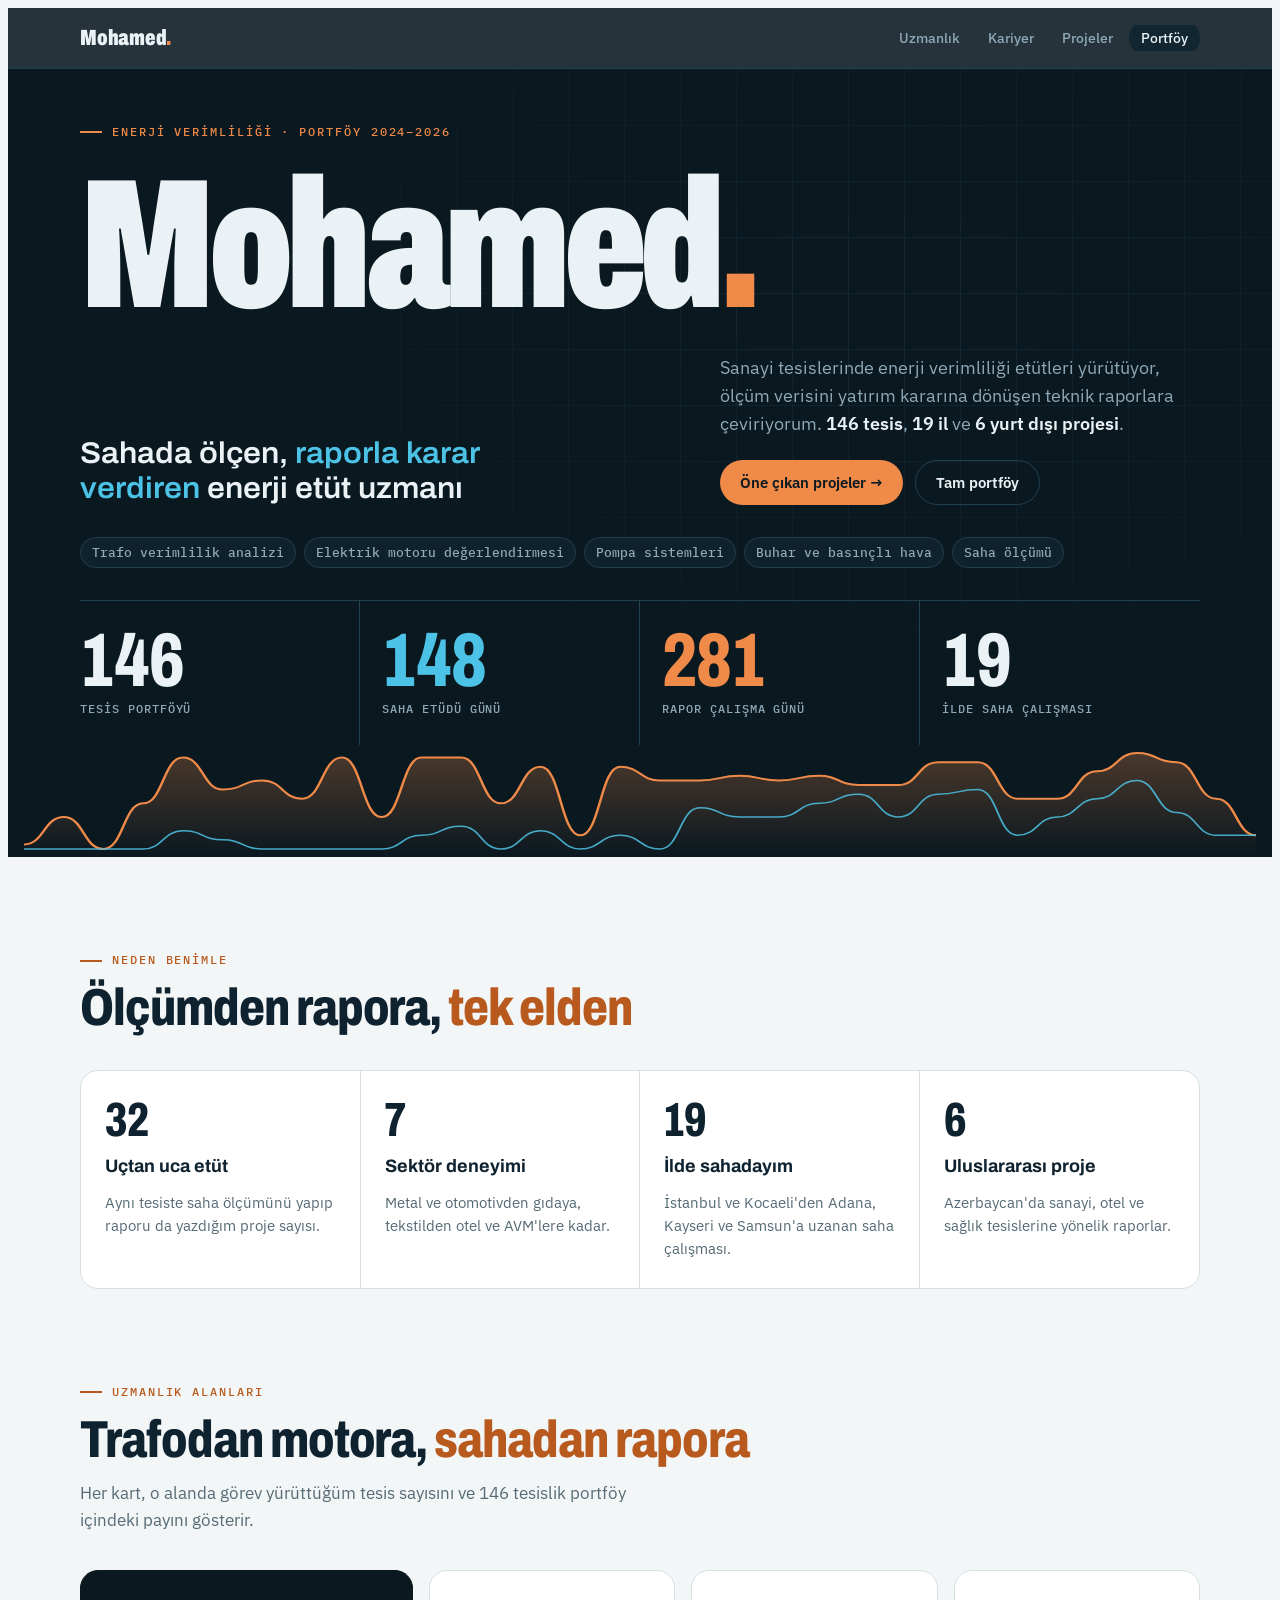
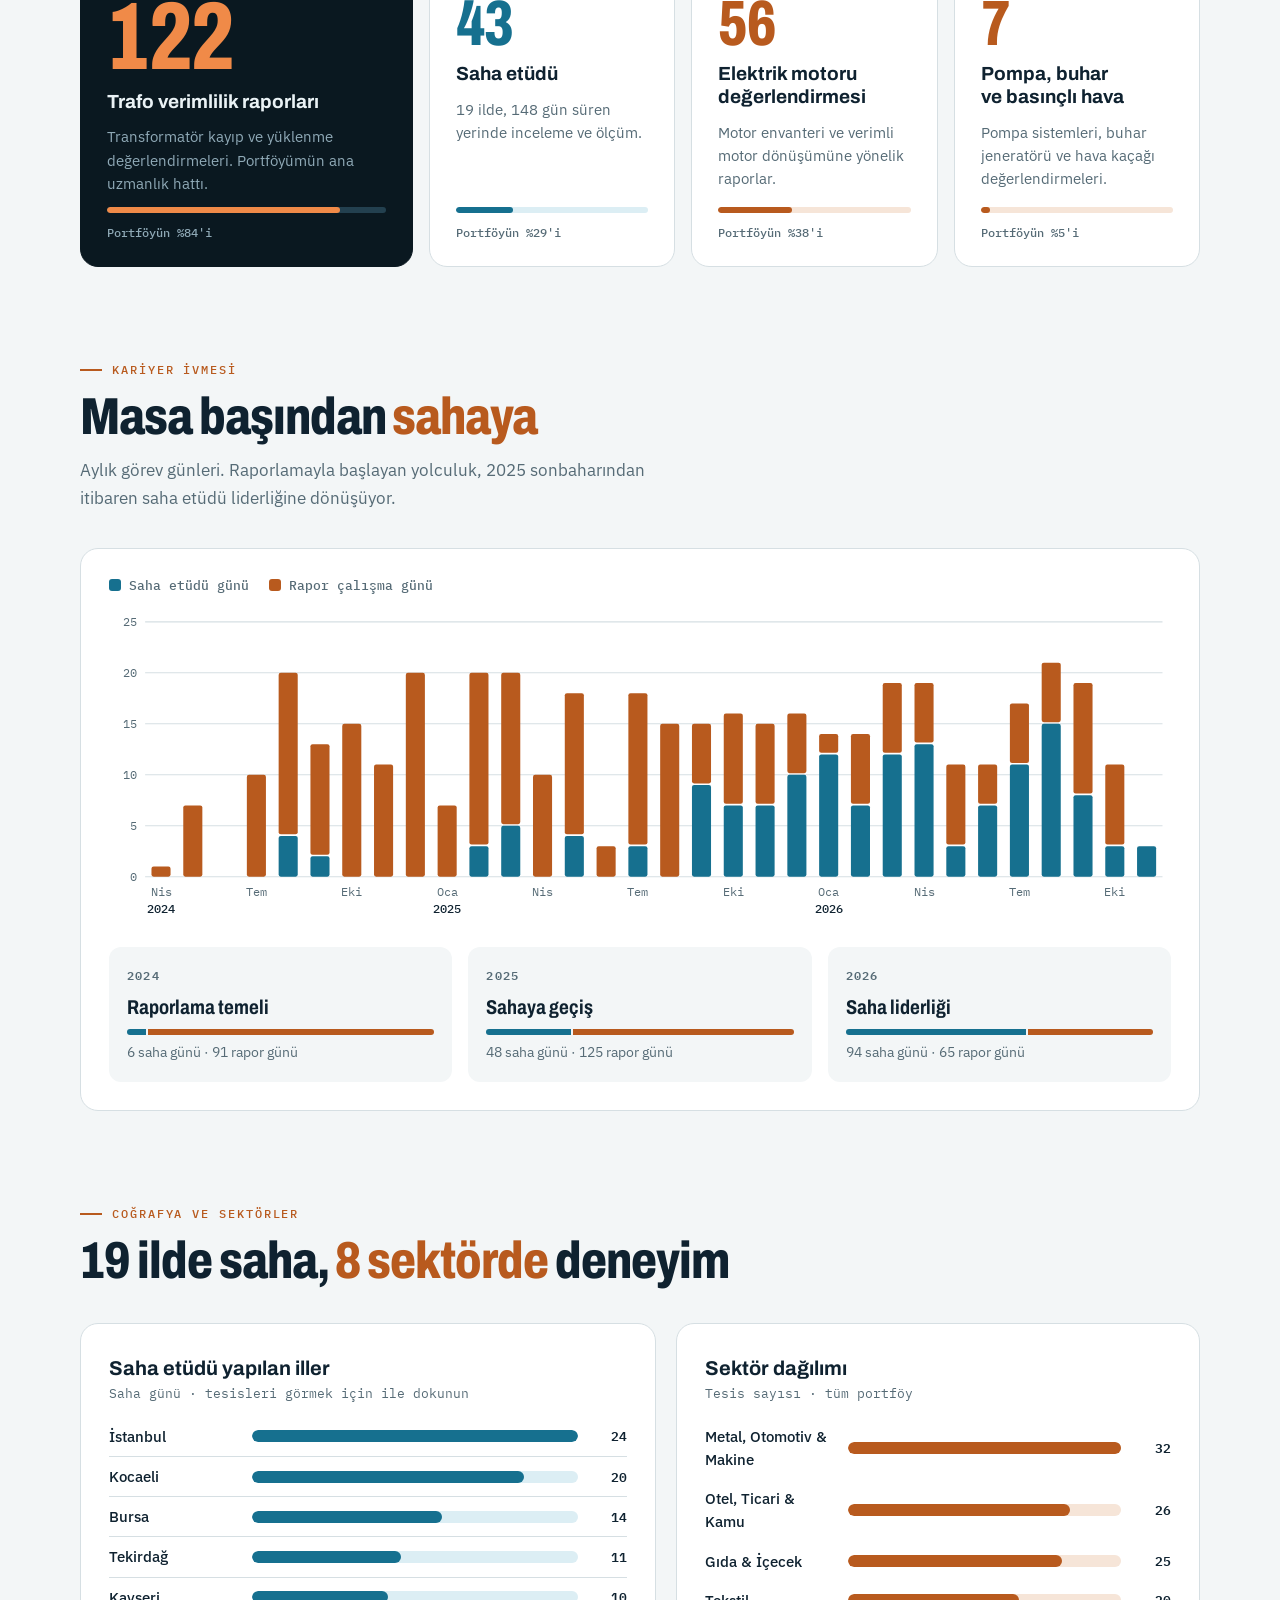
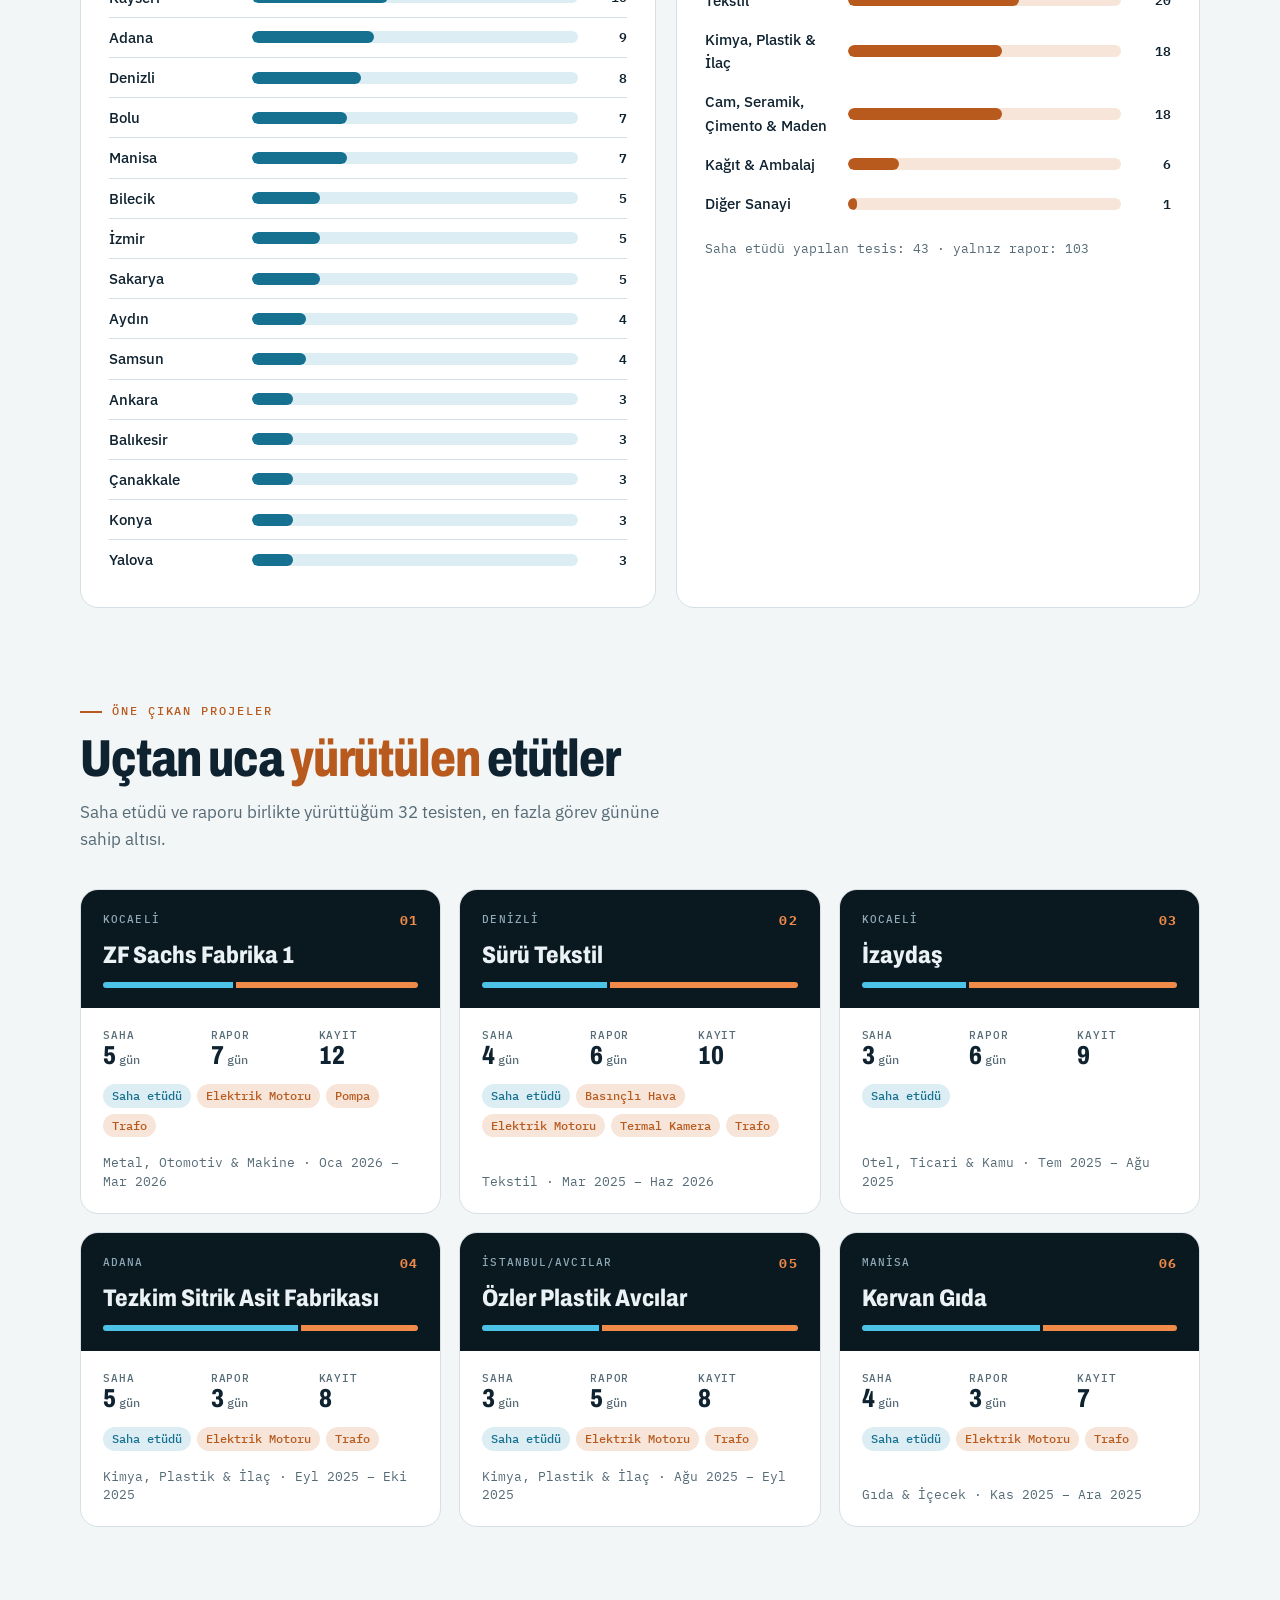
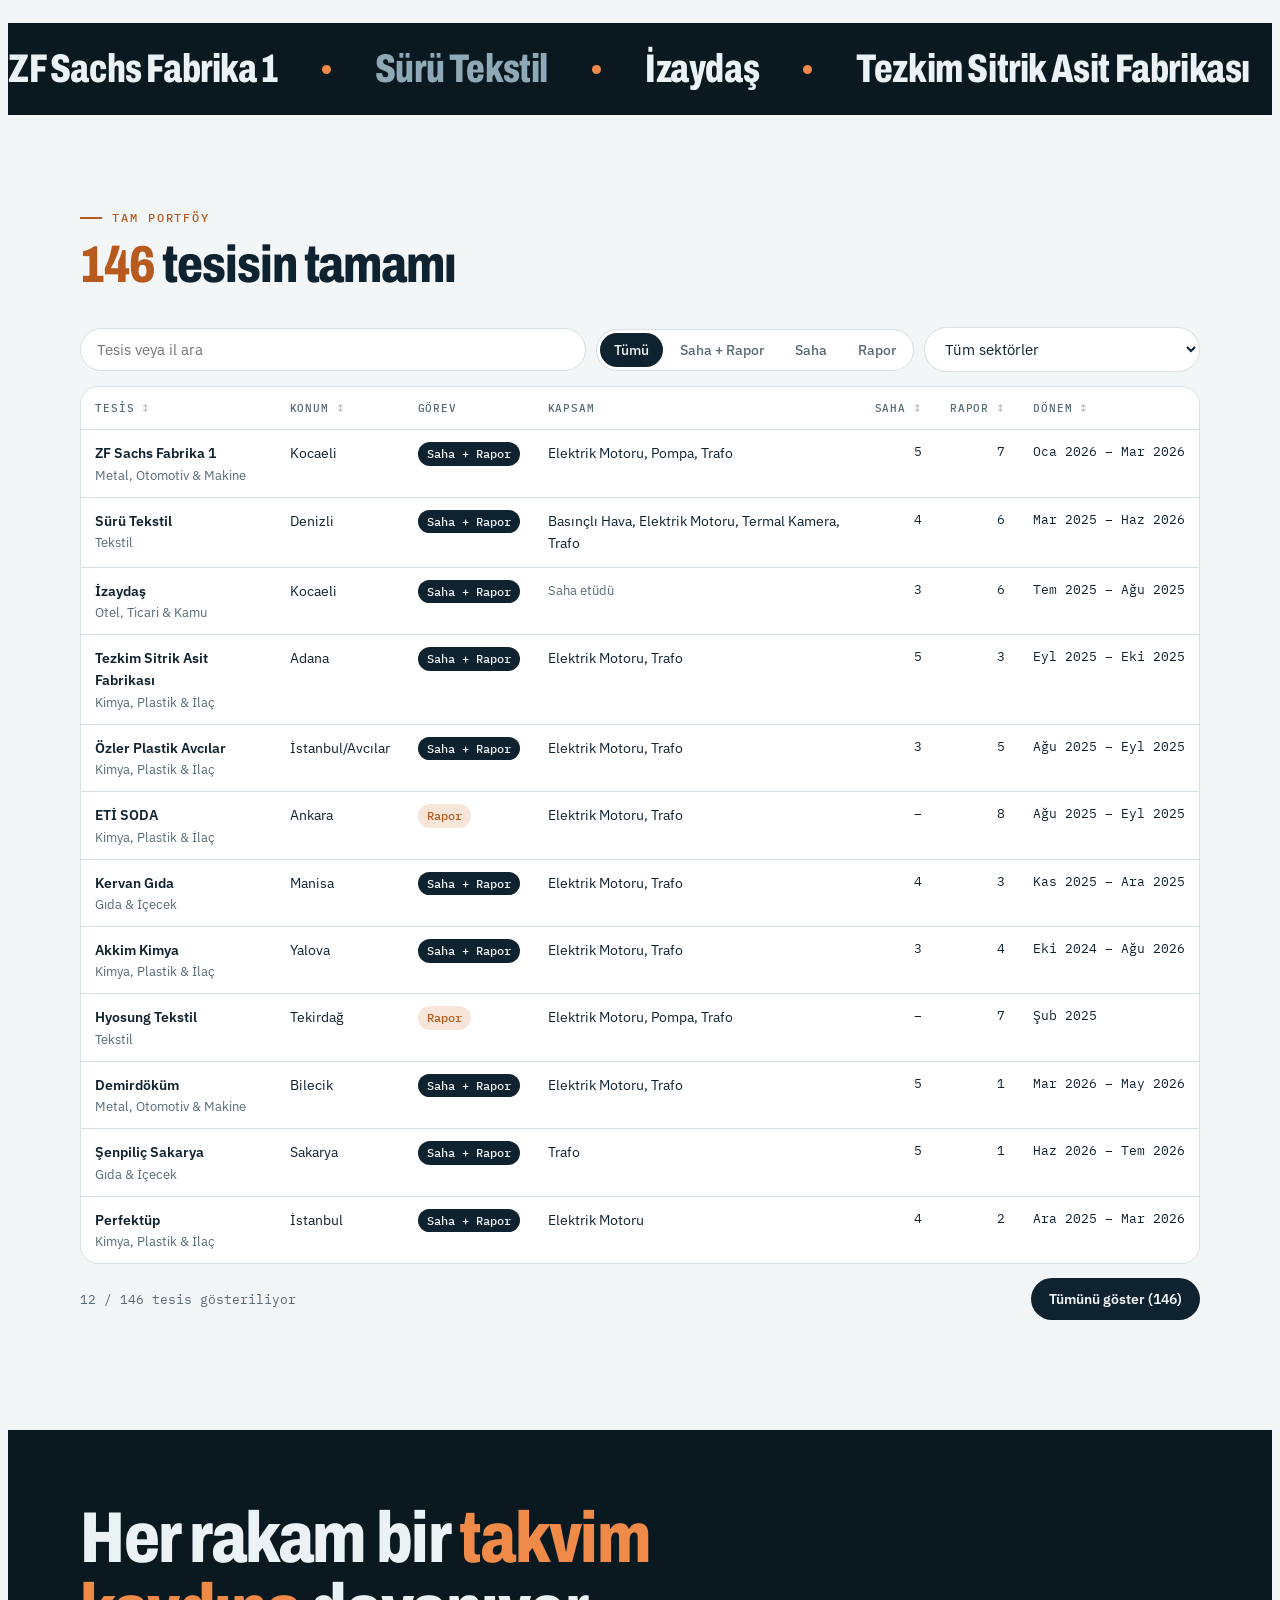
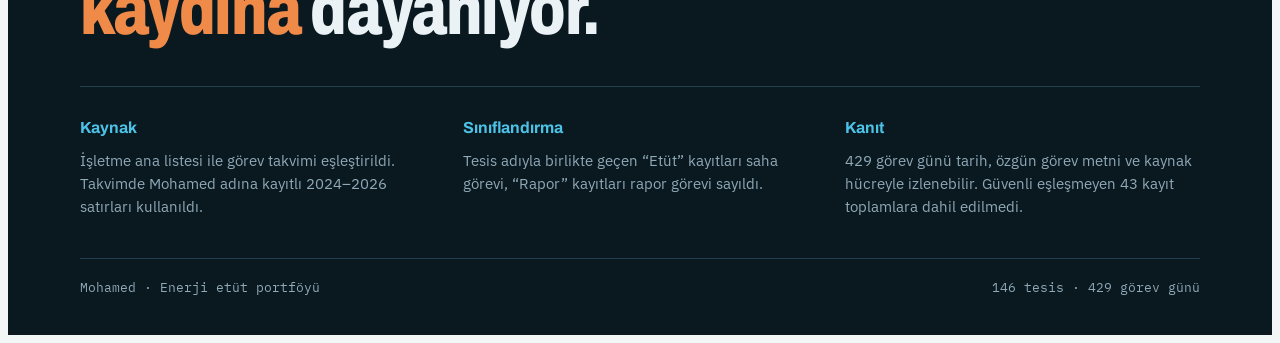
==== index.html @ ce3f2ee9 "Portföy web sitesinin ilk sürümü Excel portföy verisinden üretilen statik site: açılış bandı, uzmanl" ====
<!doctype html>
<html lang="tr">
<head>
<meta charset="utf-8">
<meta name="viewport" content="width=device-width, initial-scale=1, viewport-fit=cover">
<title>Mohamed · Enerji Etüt Portföyü</title>
<meta name="description" content="Mohamed – enerji verimliliği saha etüdü ve teknik raporlama portföyü: 146 tesis, 19 il, trafo ve elektrik motoru verimlilik raporları.">
<meta name="theme-color" content="#0A1820">
<meta property="og:type" content="website">
<meta property="og:title" content="Mohamed · Enerji Etüt Portföyü">
<meta property="og:description" content="Mohamed – enerji verimliliği saha etüdü ve teknik raporlama portföyü: 146 tesis, 19 il, trafo ve elektrik motoru verimlilik raporları.">
<link rel="icon" href="data:image/svg+xml,%3Csvg xmlns='http://www.w3.org/2000/svg' viewBox='0 0 64 64'%3E%3Crect width='64' height='64' rx='14' fill='%230A1820'/%3E%3Cpath d='M36 8 18 36h12l-4 20 20-30H34z' fill='%23F08A48'/%3E%3C/svg%3E">
<link rel="preconnect" href="https://fonts.googleapis.com">
<link rel="preconnect" href="https://fonts.gstatic.com" crossorigin>
<link rel="stylesheet" href="https://fonts.googleapis.com/css2?family=Archivo:wdth,wght@62..125,400..900&family=IBM+Plex+Sans:wght@400;500;600&family=IBM+Plex+Mono:wght@400;500&display=swap">
<link rel="stylesheet" href="assets/css/style.css">
</head>
<body>
<nav class="band nav" aria-label="Ana menü"><div class="in">
 <a class="brand" href="#top">Mohamed<span>.</span></a>
 <ul>
  <li class="hide-sm"><a class="l" href="#uzmanlik">Uzmanlık</a></li>
  <li><a class="l" href="#kariyer">Kariyer</a></li>
  <li><a class="l" href="#projeler">Projeler</a></li>
  <li><a class="l" href="#portfoy">Portföy</a></li>
 </ul>
</div></nav>
<header class="band hero" id="top">
 <div class="in">
  <p class="eyebrow"><span>Enerji verimliliği · Portföy <span id="period"></span></span></p>
  <h1>Mohamed<span class="dot">.</span></h1>
  <div class="hero-top">
   <div class="txt">
    <p class="role">Sahada ölçen, <span>raporla karar verdiren</span> enerji etüt uzmanı</p>
   </div>
   <div class="txt">
    <p class="lede" id="lede"></p>
    <div class="cta"><a class="btn pri" href="#projeler">Öne çıkan projeler →</a><a class="btn sec2" href="#portfoy">Tam portföy</a></div>
   </div>
  </div>
  <div class="tags" id="tags"></div>
  <div class="kpis" id="kpis"></div>
 </div>
 <svg class="wave" id="wave" viewBox="0 0 1000 120" preserveAspectRatio="none" aria-hidden="true"></svg>
</header>

<main>
<section class="band sec"><div class="in">
 <div class="shead"><p class="eyebrow">Neden benimle</p><h2>Ölçümden rapora, <em>tek elden</em></h2></div>
 <div class="why" id="why"></div>
</div></section>

<section class="band sec" id="uzmanlik"><div class="in">
 <div class="shead"><p class="eyebrow">Uzmanlık alanları</p><h2>Trafodan motora, <em>sahadan rapora</em></h2>
  <p class="lede">Her kart, o alanda görev yürüttüğüm tesis sayısını ve 146 tesislik portföy içindeki payını gösterir.</p></div>
 <div class="skills" id="skills"></div>
</div></section>

<section class="band sec" id="kariyer"><div class="in">
 <div class="shead"><p class="eyebrow">Kariyer ivmesi</p><h2>Masa başından <em>sahaya</em></h2>
  <p class="lede">Aylık görev günleri. Raporlamayla başlayan yolculuk, 2025 sonbaharından itibaren saha etüdü liderliğine dönüşüyor.</p></div>
 <div class="panel">
  <div class="legend"><span><i style="background:var(--field)"></i>Saha etüdü günü</span><span><i style="background:var(--copper)"></i>Rapor çalışma günü</span></div>
  <div class="chart" id="monthly"></div>
  <div class="phases" id="phases"></div>
 </div>
</div></section>

<section class="band sec"><div class="in">
 <div class="shead"><p class="eyebrow">Coğrafya ve sektörler</p><h2>19 ilde saha, <em>8 sektörde</em> deneyim</h2></div>
 <div class="two">
  <div class="panel"><h3>Saha etüdü yapılan iller</h3><p class="note">Saha günü · tesisleri görmek için ile dokunun</p><div class="rows" id="cities"></div></div>
  <div class="panel"><h3>Sektör dağılımı</h3><p class="note">Tesis sayısı · tüm portföy</p><div class="rows" id="sectors"></div></div>
 </div>
</div></section>

<section class="band sec" id="projeler"><div class="in">
 <div class="shead"><p class="eyebrow">Öne çıkan projeler</p><h2>Uçtan uca <em>yürütülen</em> etütler</h2>
  <p class="lede">Saha etüdü ve raporu birlikte yürüttüğüm 32 tesisten, en fazla görev gününe sahip altısı.</p></div>
 <div class="cards" id="cards"></div>
</div></section>

<div class="marquee" aria-label="Çalışılan tesislerden bazıları"><div class="track" id="track"></div></div>

<section class="band sec" id="portfoy"><div class="in">
 <div class="shead"><p class="eyebrow">Tam portföy</p><h2><em>146</em> tesisin tamamı</h2></div>
 <div class="tools">
  <input id="q" type="search" placeholder="Tesis veya il ara" aria-label="Tesis veya il ara">
  <div class="seg" id="seg" role="group" aria-label="Görev türü">
   <button type="button" data-v="" aria-pressed="true">Tümü</button>
   <button type="button" data-v="Saha Etüdü + Rapor" aria-pressed="false">Saha + Rapor</button>
   <button type="button" data-v="Saha Etüdü" aria-pressed="false">Saha</button>
   <button type="button" data-v="Rapor" aria-pressed="false">Rapor</button>
  </div>
  <select id="sec" aria-label="Sektör"><option value="">Tüm sektörler</option></select>
 </div>
 <div class="tbl"><table>
  <thead><tr>
   <th><button type="button" data-k="n">Tesis</button></th>
   <th><button type="button" data-k="c">Konum</button></th>
   <th>Görev</th><th>Kapsam</th>
   <th class="n"><button type="button" data-k="s">Saha</button></th>
   <th class="n"><button type="button" data-k="r">Rapor</button></th>
   <th><button type="button" data-k="a">Dönem</button></th>
  </tr></thead>
  <tbody id="tb"></tbody>
 </table></div>
 <div class="tfoot"><span class="note" id="count"></span><button type="button" class="more" id="more">Tümünü göster</button></div>
</div></section>
</main>

<section class="band closing"><div class="in">
 <h2>Her rakam bir <em>takvim kaydına</em> dayanıyor.</h2>
 <div class="method">
  <div><h3>Kaynak</h3><p>İşletme ana listesi ile görev takvimi eşleştirildi. Takvimde Mohamed adına kayıtlı 2024–2026 satırları kullanıldı.</p></div>
  <div><h3>Sınıflandırma</h3><p>Tesis adıyla birlikte geçen “Etüt” kayıtları saha görevi, “Rapor” kayıtları rapor görevi sayıldı.</p></div>
  <div><h3>Kanıt</h3><p>429 görev günü tarih, özgün görev metni ve kaynak hücreyle izlenebilir. Güvenli eşleşmeyen 43 kayıt toplamlara dahil edilmedi.</p></div>
 </div>
 <footer><span>Mohamed · Enerji etüt portföyü</span><span id="foot"></span></footer>
</div></section>
<div class="tip" id="tip" hidden></div>
<script src="data/portfoy.js"></script>
<script src="assets/js/main.js"></script>
</body>
</html>
---- assets/css/style.css ----
/* Layout: koyu "kontrol odası" açılış bandı + açık, ferah içerik bölümleri; bakır = rapor, camgöbeği = saha */
:root{
  --night:#0A1820; --night-2:#112631; --night-line:#23404F; --night-ink:#EAF2F5; --night-muted:#8FA9B6;
  --glow:#F08A48; --glow-2:#4CC3E6;
  --paper:#F3F6F7; --panel:#FFFFFF; --ink:#0F2230; --muted:#566B76; --line:#D6DFE3;
  --copper:#B85A1E; --copper-soft:#F6E5D8; --field:#16708F; --field-soft:#DCEEF4;
  --display:"Archivo",ui-sans-serif,system-ui,sans-serif;
  --body:"IBM Plex Sans",ui-sans-serif,system-ui,sans-serif;
  --mono:"IBM Plex Mono",ui-monospace,Menlo,Consolas,monospace;
}
@media (prefers-color-scheme:dark){:root:not([data-theme="light"]){
  --paper:#0C161C; --panel:#13212A; --ink:#E6EEF1; --muted:#93A6B0; --line:#263944;
  --copper:#EE8E52; --copper-soft:#3A2416; --field:#5CC2E2; --field-soft:#12323F; color-scheme:dark}}
:root[data-theme="dark"]{
  --paper:#0C161C; --panel:#13212A; --ink:#E6EEF1; --muted:#93A6B0; --line:#263944;
  --copper:#EE8E52; --copper-soft:#3A2416; --field:#5CC2E2; --field-soft:#12323F; color-scheme:dark}
*{box-sizing:border-box}
html{scroll-behavior:smooth}
body{background:var(--paper);color:var(--ink);font:400 16px/1.6 var(--body)}
body::before{content:"";position:fixed;inset:0 0 auto;height:env(safe-area-inset-top,0px);z-index:10;background:var(--night)}
.band{padding-left:max(16px,env(safe-area-inset-left,0px));padding-right:max(16px,env(safe-area-inset-right,0px))}
.in{max-width:1120px;margin:0 auto}
h1,h2,h3{font-family:var(--display);text-wrap:balance;margin:0}
p{margin:0}
.eyebrow{font:500 12px/1.2 var(--mono);letter-spacing:.16em;text-transform:uppercase;color:var(--copper);display:flex;align-items:center;gap:10px}
.eyebrow::before{content:"";width:22px;height:2px;background:currentColor}
h2{font-size:clamp(30px,4.6vw,52px);font-weight:800;font-stretch:78%;line-height:1;letter-spacing:-.02em}
h2 em{font-style:normal;color:var(--copper)}
.lede{color:var(--muted);max-width:60ch;font-size:17px}
.shead{display:flex;flex-direction:column;gap:14px;margin-bottom:36px}
.sec{padding-block:96px 0}
.num{font-variant-numeric:tabular-nums}


/* ===== Üst menü ===== */
.nav{position:sticky;top:env(safe-area-inset-top,0px);z-index:15;background:color-mix(in srgb,var(--night) 88%,transparent);backdrop-filter:blur(10px);-webkit-backdrop-filter:blur(10px);border-bottom:1px solid var(--night-line)}
.nav .in{display:flex;align-items:center;justify-content:space-between;gap:16px;height:60px}
.brand{font:900 22px/1 var(--display);font-stretch:70%;color:var(--night-ink);text-decoration:none;letter-spacing:-.01em}
.brand span{color:var(--glow)}
.nav ul{display:flex;gap:4px;list-style:none;margin:0;padding:0;overflow-x:auto;scrollbar-width:none}
.nav ul::-webkit-scrollbar{display:none}
.nav a.l{font:500 14px/1 var(--body);color:var(--night-muted);text-decoration:none;padding:9px 12px;border-radius:999px;white-space:nowrap;transition:color .2s,background .2s}
.nav a.l:hover,.nav a.l.on{color:var(--night-ink);background:var(--night-2)}
.nav a:focus-visible{outline:2px solid var(--glow-2);outline-offset:2px}
section[id]{scroll-margin-top:76px}
@media (max-width:640px){.nav .in{height:54px}.nav a.l{font-size:13px;padding:8px 9px}.nav li.hide-sm{display:none}}

/* ===== Hero ===== */
.hero{background:var(--night);color:var(--night-ink);position:relative;overflow:hidden;padding-block:56px 0}
.hero::after{content:"";position:absolute;inset:0;pointer-events:none;
  background-image:linear-gradient(var(--night-line) 1px,transparent 1px),linear-gradient(90deg,var(--night-line) 1px,transparent 1px);
  background-size:56px 56px;opacity:.35;mask-image:radial-gradient(ellipse 80% 70% at 70% 30%,#000 10%,transparent 75%);-webkit-mask-image:radial-gradient(ellipse 80% 70% at 70% 30%,#000 10%,transparent 75%)}
.hero .in{position:relative;z-index:1;display:flex;flex-direction:column;gap:32px}
.hero h1{overflow-wrap:anywhere}
.hero .eyebrow{color:var(--glow)}
.hero h1{font-size:clamp(68px,15vw,184px);font-weight:900;font-stretch:66%;line-height:.82;letter-spacing:-.035em}
.hero h1 .dot{color:var(--glow)}
.role{font:600 clamp(20px,2.6vw,30px)/1.15 var(--display);font-stretch:105%;max-width:24ch}
.role span{color:var(--glow-2)}
.hero-top{display:grid;grid-template-columns:minmax(0,1.25fr) minmax(0,1fr);gap:40px;align-items:end}
.hero-top .txt{display:flex;flex-direction:column;gap:22px}
.hero .lede{color:var(--night-muted);font-size:17.5px}
.hero .lede b{color:var(--night-ink);font-weight:600}
.cta{display:flex;flex-wrap:wrap;gap:12px}
.btn{font:600 15px/1 var(--body);padding:14px 20px;border-radius:999px;text-decoration:none;display:inline-flex;align-items:center;gap:10px;transition:transform .2s,background .2s}
.btn.pri{background:var(--glow);color:var(--night)}
.btn.sec2{border:1px solid var(--night-line);color:var(--night-ink)}
.btn:hover{transform:translateY(-2px)}
.btn:focus-visible{outline:2px solid var(--glow-2);outline-offset:3px}
.tags{display:flex;flex-wrap:wrap;gap:8px}
.tag{font:500 12.5px/1 var(--mono);padding:8px 11px;border:1px solid var(--night-line);border-radius:999px;color:var(--night-muted);background:color-mix(in srgb,var(--night-2) 70%,transparent)}
.kpis{display:grid;grid-template-columns:repeat(4,minmax(0,1fr));border-top:1px solid var(--night-line)}
.kpi{padding:26px 22px 28px;border-right:1px solid var(--night-line);display:flex;flex-direction:column;gap:6px}
.kpi:first-child{padding-left:0}.kpi:last-child{border-right:0}
.kpi b{font:800 clamp(44px,6vw,76px)/.9 var(--display);font-stretch:70%;letter-spacing:-.02em;font-variant-numeric:tabular-nums}
.kpi b.c{color:var(--glow)}.kpi b.f{color:var(--glow-2)}
.kpi span{font:500 12px/1.35 var(--mono);letter-spacing:.08em;text-transform:uppercase;color:var(--night-muted)}
.wave{display:block;width:100%;height:120px;margin-top:-8px}
.wave .a{fill:url(#wg)}.wave .l{fill:none;stroke:var(--glow);stroke-width:2}
.wave .l2{fill:none;stroke:var(--glow-2);stroke-width:1.5;opacity:.85}
@media (prefers-reduced-motion:no-preference){
  .wave .l,.wave .l2{stroke-dasharray:3000;stroke-dashoffset:0;animation:draw 2.4s ease-out both}
  @keyframes draw{from{stroke-dashoffset:3000}}
}

/* ===== Neden ===== */
.why{display:grid;grid-template-columns:repeat(4,minmax(0,1fr));gap:0;border:1px solid var(--line);border-radius:18px;overflow:hidden;background:var(--panel)}
.why div{padding:28px 24px;border-right:1px solid var(--line);display:flex;flex-direction:column;gap:10px}
.why div:last-child{border-right:0}
.why b{font:800 48px/.9 var(--display);font-stretch:70%;color:var(--ink)}
.why b small{font-size:.5em;color:var(--copper);margin-left:2px}
.why h3{font-size:18px;font-weight:700}
.why p{color:var(--muted);font-size:14.5px}

/* ===== Uzmanlık ===== */
.skills{display:grid;grid-template-columns:1.35fr 1fr 1fr 1fr;gap:16px}
.skill{background:var(--panel);border:1px solid var(--line);border-radius:18px;padding:26px;display:flex;flex-direction:column;gap:12px;position:relative;overflow:hidden;transition:transform .25s,box-shadow .25s}
.skill:hover{transform:translateY(-4px);box-shadow:0 18px 40px -24px color-mix(in srgb,var(--ink) 45%,transparent)}
.skill strong{font:800 64px/.85 var(--display);font-stretch:68%;letter-spacing:-.02em;color:var(--copper);font-variant-numeric:tabular-nums}
.skill.f strong{color:var(--field)}
.skill h3{font-size:19px;font-weight:700;line-height:1.2}
.skill p{color:var(--muted);font-size:14.5px;flex:1}
.skill.lead{background:var(--night);border-color:var(--night);color:var(--night-ink)}
.skill.lead strong{color:var(--glow);font-size:96px}
.skill.lead p{color:var(--night-muted)}
.meter{height:6px;background:var(--copper-soft);border-radius:3px;overflow:hidden}
.meter i{display:block;height:100%;background:var(--copper);border-radius:3px}
.skill.f .meter{background:var(--field-soft)}.skill.f .meter i{background:var(--field)}
.skill.lead .meter{background:var(--night-line)}.skill.lead .meter i{background:var(--glow)}
.skill .pct{font:500 12px var(--mono);color:var(--muted)}
.skill.lead .pct{color:var(--night-muted)}

/* ===== Panel / grafik ===== */
.panel{background:var(--panel);border:1px solid var(--line);border-radius:18px;padding:28px}
.legend{display:flex;flex-wrap:wrap;gap:20px;font:500 12.5px var(--mono);color:var(--muted)}
.legend i{display:inline-block;width:12px;height:12px;border-radius:3px;margin-right:8px;vertical-align:-1px}
.chart{width:100%;overflow-x:auto;margin-top:14px}
.chart svg{display:block;min-width:640px;width:100%;height:auto}
.chart text{font-family:var(--mono);font-size:11px;fill:var(--muted)}
.chart .grid{stroke:var(--line);stroke-width:1}
.chart .bf{fill:var(--field)}.chart .br{fill:var(--copper)}
.chart .hit{fill:transparent;cursor:default}.chart .hit:hover{fill:color-mix(in srgb,var(--ink) 6%,transparent)}
.phases{display:grid;grid-template-columns:repeat(3,minmax(0,1fr));gap:16px;margin-top:22px}
.phase{border-radius:12px;padding:18px;background:var(--paper);display:flex;flex-direction:column;gap:6px}
.phase b{font:600 12px var(--mono);letter-spacing:.1em;text-transform:uppercase;color:var(--muted)}
.phase h3{font-size:22px;font-weight:800;font-stretch:80%}
.phase p{color:var(--muted);font-size:14px}
.phase .bar2{display:flex;height:6px;border-radius:3px;overflow:hidden;gap:2px}
.phase .bar2 .s{background:var(--field)}.phase .bar2 .r{background:var(--copper)}
.tip{position:fixed;pointer-events:none;background:var(--night);color:var(--night-ink);font:500 12px/1.45 var(--mono);padding:8px 10px;border-radius:6px;z-index:20;white-space:nowrap}

/* ===== Coğrafya ===== */
.two{display:grid;grid-template-columns:minmax(0,1.1fr) minmax(0,1fr);gap:20px}
.panel h3{font-size:20px;font-weight:700}
.note{font:400 12.5px/1.5 var(--mono);color:var(--muted)}
.rows{display:flex;flex-direction:column;margin-top:14px}
.row{display:grid;grid-template-columns:minmax(0,9em) minmax(0,1fr) 2.6em;gap:12px;align-items:center;padding:8px 0;font-size:14.5px}
.row .lbl{font-weight:500;overflow-wrap:anywhere}
.row .bar{height:12px;background:var(--field-soft);border-radius:6px;overflow:hidden}
.row .bar i{display:block;height:100%;background:var(--field);border-radius:6px}
.row .v{font:600 13px var(--mono);text-align:right;font-variant-numeric:tabular-nums}
.row.sec .bar{background:var(--copper-soft)}.row.sec .bar i{background:var(--copper)}
details.city{border-bottom:1px solid var(--line)}
details.city:last-child{border-bottom:0}
details.city summary{list-style:none;cursor:pointer;border-radius:6px}
details.city summary::-webkit-details-marker{display:none}
details.city summary:hover .lbl{color:var(--field)}
details.city summary:focus-visible{outline:2px solid var(--field);outline-offset:2px}
details.city .who{font-size:13.5px;color:var(--muted);padding:0 0 12px}

/* ===== Projeler ===== */
.cards{display:grid;grid-template-columns:repeat(3,minmax(0,1fr));gap:18px}
.card{background:var(--panel);border:1px solid var(--line);border-radius:18px;overflow:hidden;display:flex;flex-direction:column;transition:transform .25s,box-shadow .25s}
.card:hover{transform:translateY(-4px);box-shadow:0 22px 44px -26px color-mix(in srgb,var(--ink) 50%,transparent)}
.card .hd{background:var(--night);color:var(--night-ink);padding:22px 22px 20px;display:flex;flex-direction:column;gap:14px;position:relative}
.card .hd .meta{display:flex;justify-content:space-between;gap:10px;font:500 11px var(--mono);letter-spacing:.1em;text-transform:uppercase;color:var(--night-muted)}
.card .hd .rk{font:800 13px var(--mono);color:var(--glow)}
.card h3{font-size:24px;font-weight:800;font-stretch:82%;line-height:1.05}
.split{display:flex;height:6px;border-radius:3px;overflow:hidden;gap:3px}
.split .s{background:var(--glow-2)}.split .r{background:var(--glow)}
.card .bd{padding:20px 22px 22px;display:flex;flex-direction:column;gap:16px;flex:1}
.card dl{margin:0;display:grid;grid-template-columns:repeat(3,minmax(0,1fr));gap:8px}
.card dt{font:500 10.5px var(--mono);letter-spacing:.08em;text-transform:uppercase;color:var(--muted)}
.card dd{margin:0;font:800 26px/1 var(--display);font-stretch:75%;font-variant-numeric:tabular-nums}
.card dd small{font:500 12px var(--mono);color:var(--muted);margin-left:3px}
.chips{display:flex;flex-wrap:wrap;gap:6px}
.chip{font:500 11.5px/1 var(--mono);padding:6px 9px;border-radius:999px;background:var(--copper-soft);color:var(--copper)}
.chip.f{background:var(--field-soft);color:var(--field)}
.card .when{margin-top:auto}

/* ===== Referans şeridi ===== */
.marquee{background:var(--night);color:var(--night-ink);overflow:hidden;padding-block:26px;margin-top:96px}
.track{display:flex;gap:44px;width:max-content;font:800 clamp(26px,3.4vw,40px)/1 var(--display);font-stretch:72%;letter-spacing:-.01em;white-space:nowrap}
.track span{display:inline-flex;align-items:center;gap:44px}
.track span::after{content:"";width:9px;height:9px;border-radius:50%;background:var(--glow)}
.track span:nth-child(3n+2){color:var(--night-muted)}
@media (prefers-reduced-motion:no-preference){.track{animation:mq 80s linear infinite}@keyframes mq{to{transform:translateX(-50%)}}}
.marquee:hover .track{animation-play-state:paused}

/* ===== Tablo ===== */
.tools{display:flex;flex-wrap:wrap;gap:10px;align-items:center;margin-bottom:14px}
.tools input,.tools select{font:400 15px var(--body);color:var(--ink);background:var(--panel);border:1px solid var(--line);border-radius:999px;padding:11px 16px;min-width:0}
.tools input{flex:1 1 220px}
.seg{display:flex;border:1px solid var(--line);border-radius:999px;overflow:hidden;flex-wrap:wrap;background:var(--panel);padding:3px;gap:3px}
.seg button{font:500 13.5px var(--body);color:var(--muted);background:transparent;border:0;border-radius:999px;padding:8px 14px;cursor:pointer}
.seg button[aria-pressed="true"]{background:var(--ink);color:var(--paper)}
button:focus-visible,input:focus-visible,select:focus-visible{outline:2px solid var(--field);outline-offset:2px}
.tbl{overflow-x:auto;border:1px solid var(--line);border-radius:18px;background:var(--panel)}
table{width:100%;border-collapse:collapse;min-width:760px;font-size:14px}
th{font:500 11px var(--mono);letter-spacing:.08em;text-transform:uppercase;color:var(--muted);text-align:left;padding:14px;border-bottom:1px solid var(--line);white-space:nowrap}
th button{all:unset;cursor:pointer}
th button::after{content:" ↕";opacity:.45}
th button:focus-visible{outline:2px solid var(--field)}
th.n,td.n{text-align:right}
td{padding:12px 14px;border-bottom:1px solid var(--line);vertical-align:top}
tbody tr:hover td{background:color-mix(in srgb,var(--field-soft) 45%,transparent)}
tbody tr:last-child td{border-bottom:0}
td.n,td.m{font-family:var(--mono);font-size:13px;font-variant-numeric:tabular-nums;white-space:nowrap}
td .sub{display:block;font-size:12.5px;color:var(--muted)}
.pill{display:inline-block;font:500 11.5px/1 var(--mono);padding:6px 9px;border-radius:999px;white-space:nowrap}
.pill.both{background:var(--ink);color:var(--paper)}
.pill.saha{background:var(--field-soft);color:var(--field)}
.pill.rapor{background:var(--copper-soft);color:var(--copper)}
.tfoot{display:flex;justify-content:space-between;gap:12px;flex-wrap:wrap;align-items:center;margin-top:14px}
.more{font:600 14px var(--body);color:var(--paper);background:var(--ink);border:0;border-radius:999px;padding:12px 18px;cursor:pointer}

/* ===== Son ===== */
.closing{background:var(--night);color:var(--night-ink);margin-top:110px;padding-block:72px 40px}
.closing .in{display:flex;flex-direction:column;gap:40px}
.closing h2{font-size:clamp(34px,6vw,72px);max-width:16ch}
.closing h2 em{color:var(--glow)}
.method{display:grid;grid-template-columns:repeat(3,minmax(0,1fr));gap:28px;border-top:1px solid var(--night-line);padding-top:28px}
.method div{display:flex;flex-direction:column;gap:8px}
.method h3{font-size:16px;font-weight:700;color:var(--glow-2)}
.method p{color:var(--night-muted);font-size:14.5px}
.closing footer{display:flex;justify-content:space-between;flex-wrap:wrap;gap:10px;font:400 12.5px var(--mono);color:var(--night-muted);border-top:1px solid var(--night-line);padding-top:20px}

@media (max-width:900px){
  .hero-top,.two{grid-template-columns:minmax(0,1fr)}
  .skills{grid-template-columns:repeat(2,minmax(0,1fr))}
  .why{grid-template-columns:repeat(2,minmax(0,1fr))}
  .why div:nth-child(2){border-right:0}.why div:nth-child(-n+2){border-bottom:1px solid var(--line)}
  .cards,.method{grid-template-columns:repeat(2,minmax(0,1fr))}
  .kpis{grid-template-columns:repeat(2,minmax(0,1fr))}
  .kpi:nth-child(2){border-right:0}.kpi:nth-child(-n+2){border-bottom:1px solid var(--night-line)}.kpi:nth-child(3){padding-left:0}
}
@media (max-width:560px){
  .sec{padding-block:72px 0}
  .skills,.cards,.method,.phases,.why{grid-template-columns:minmax(0,1fr)}
  .why div{border-right:0;border-bottom:1px solid var(--line)}.why div:last-child{border-bottom:0}
  .kpi{padding:20px 14px 22px}
  .row{grid-template-columns:minmax(0,7.5em) minmax(0,1fr) 2.4em}
  .panel{padding:20px}
}
@media (prefers-reduced-motion:no-preference){
  .meter i,.row .bar i{animation:grow 1s cubic-bezier(.2,.7,.2,1) both;transform-origin:left}
  @keyframes grow{from{transform:scaleX(.06)}}
}
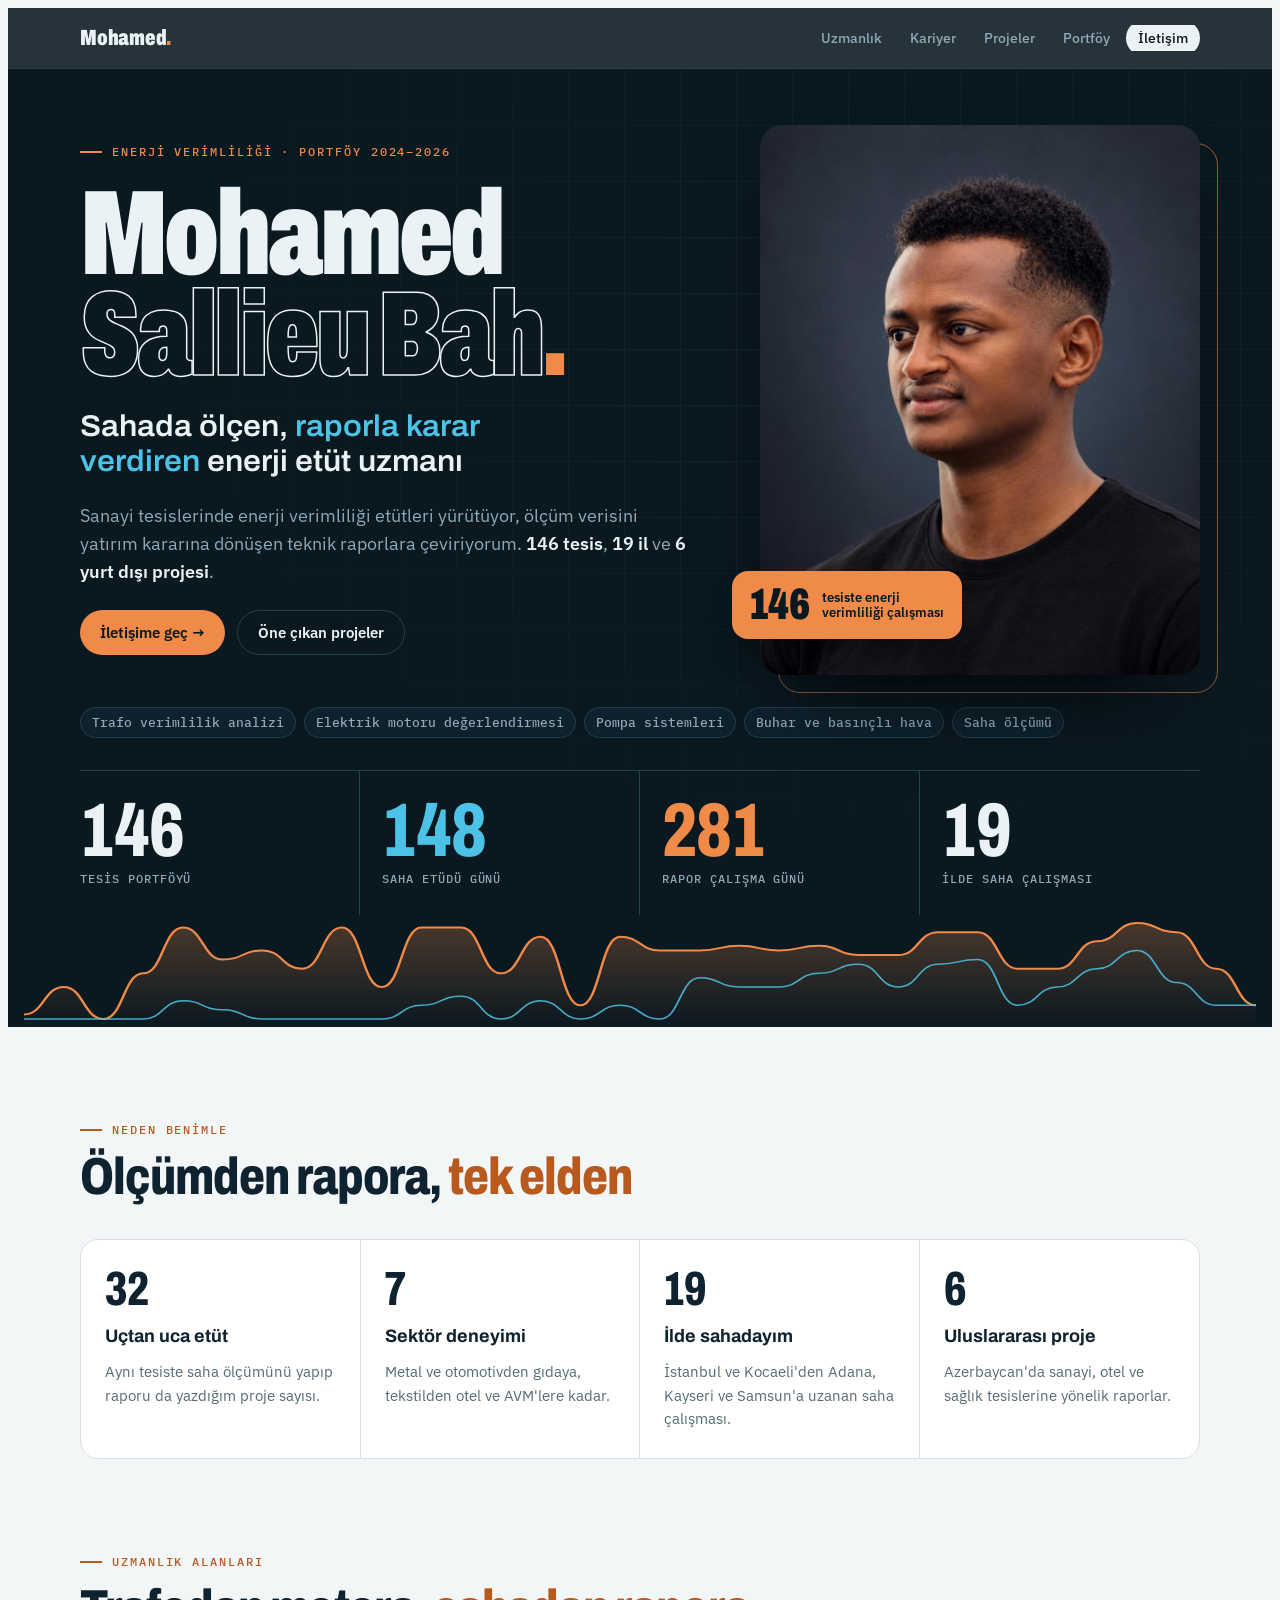
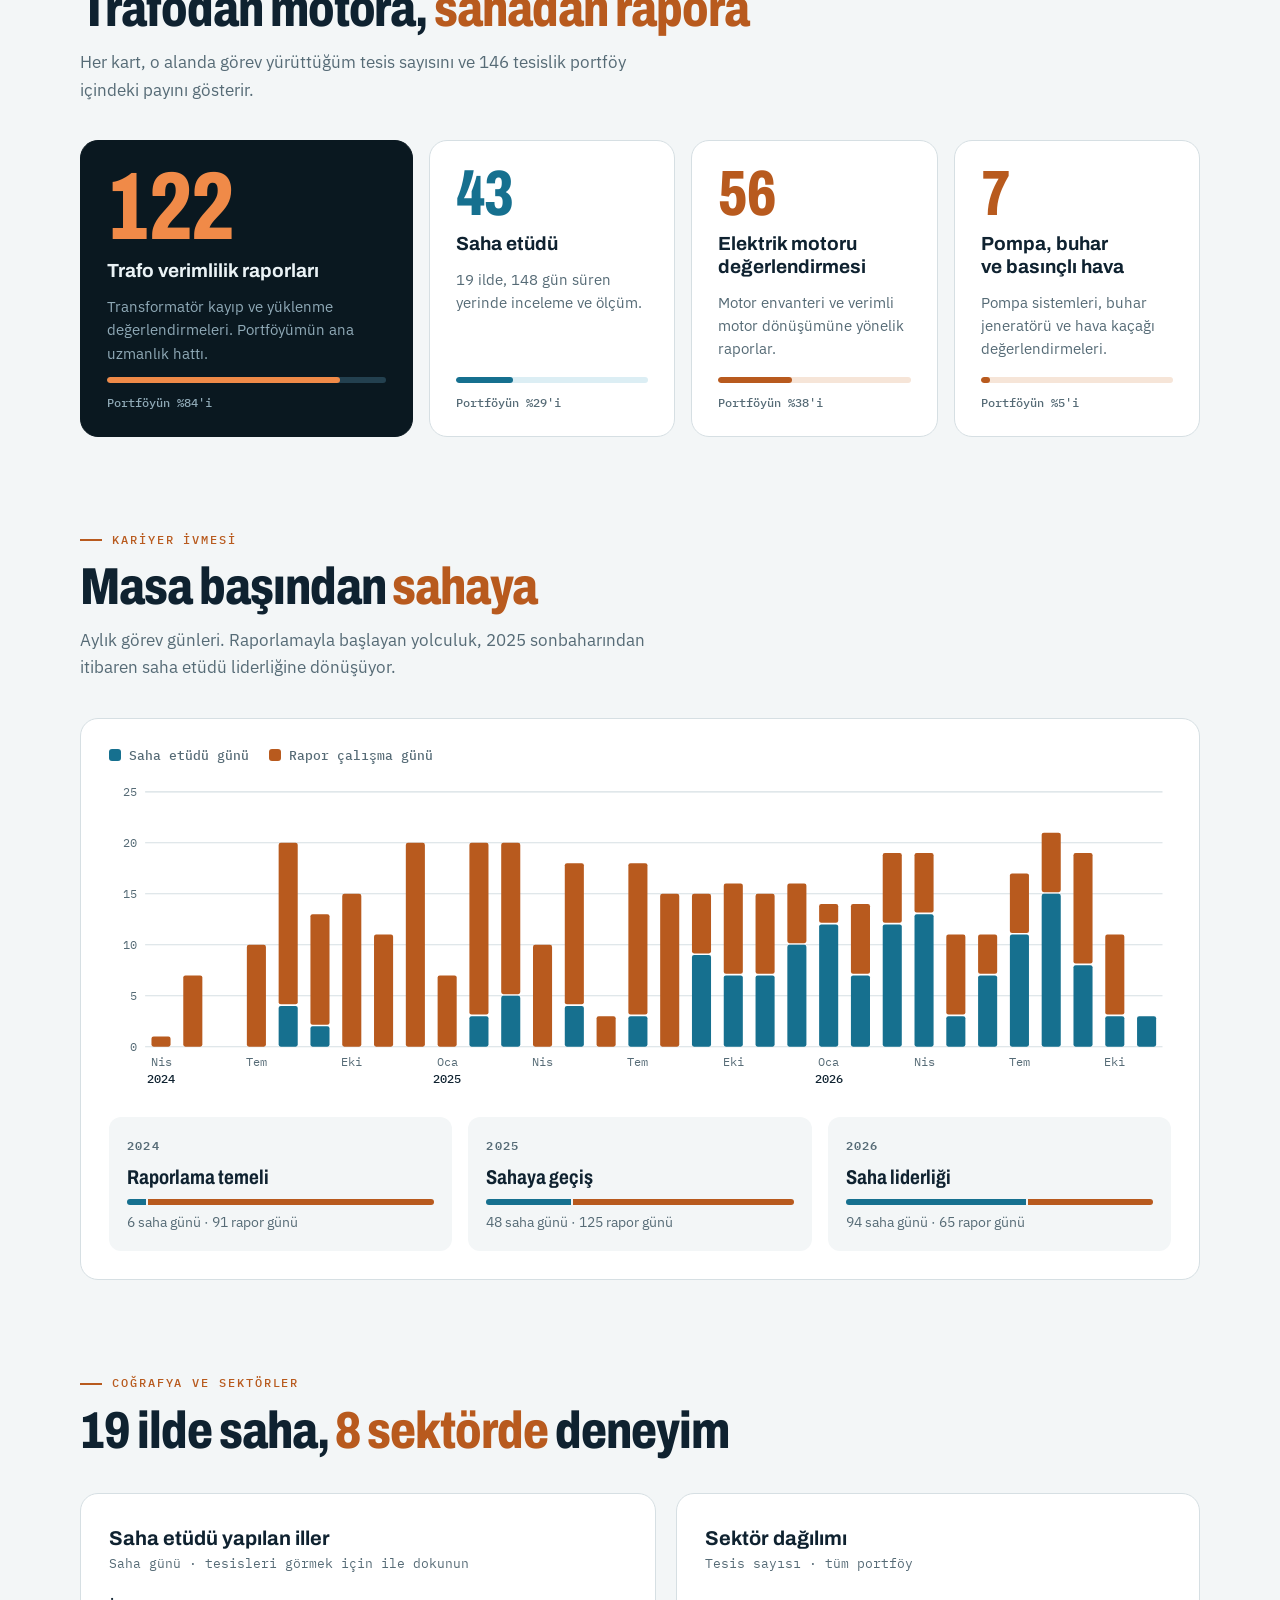
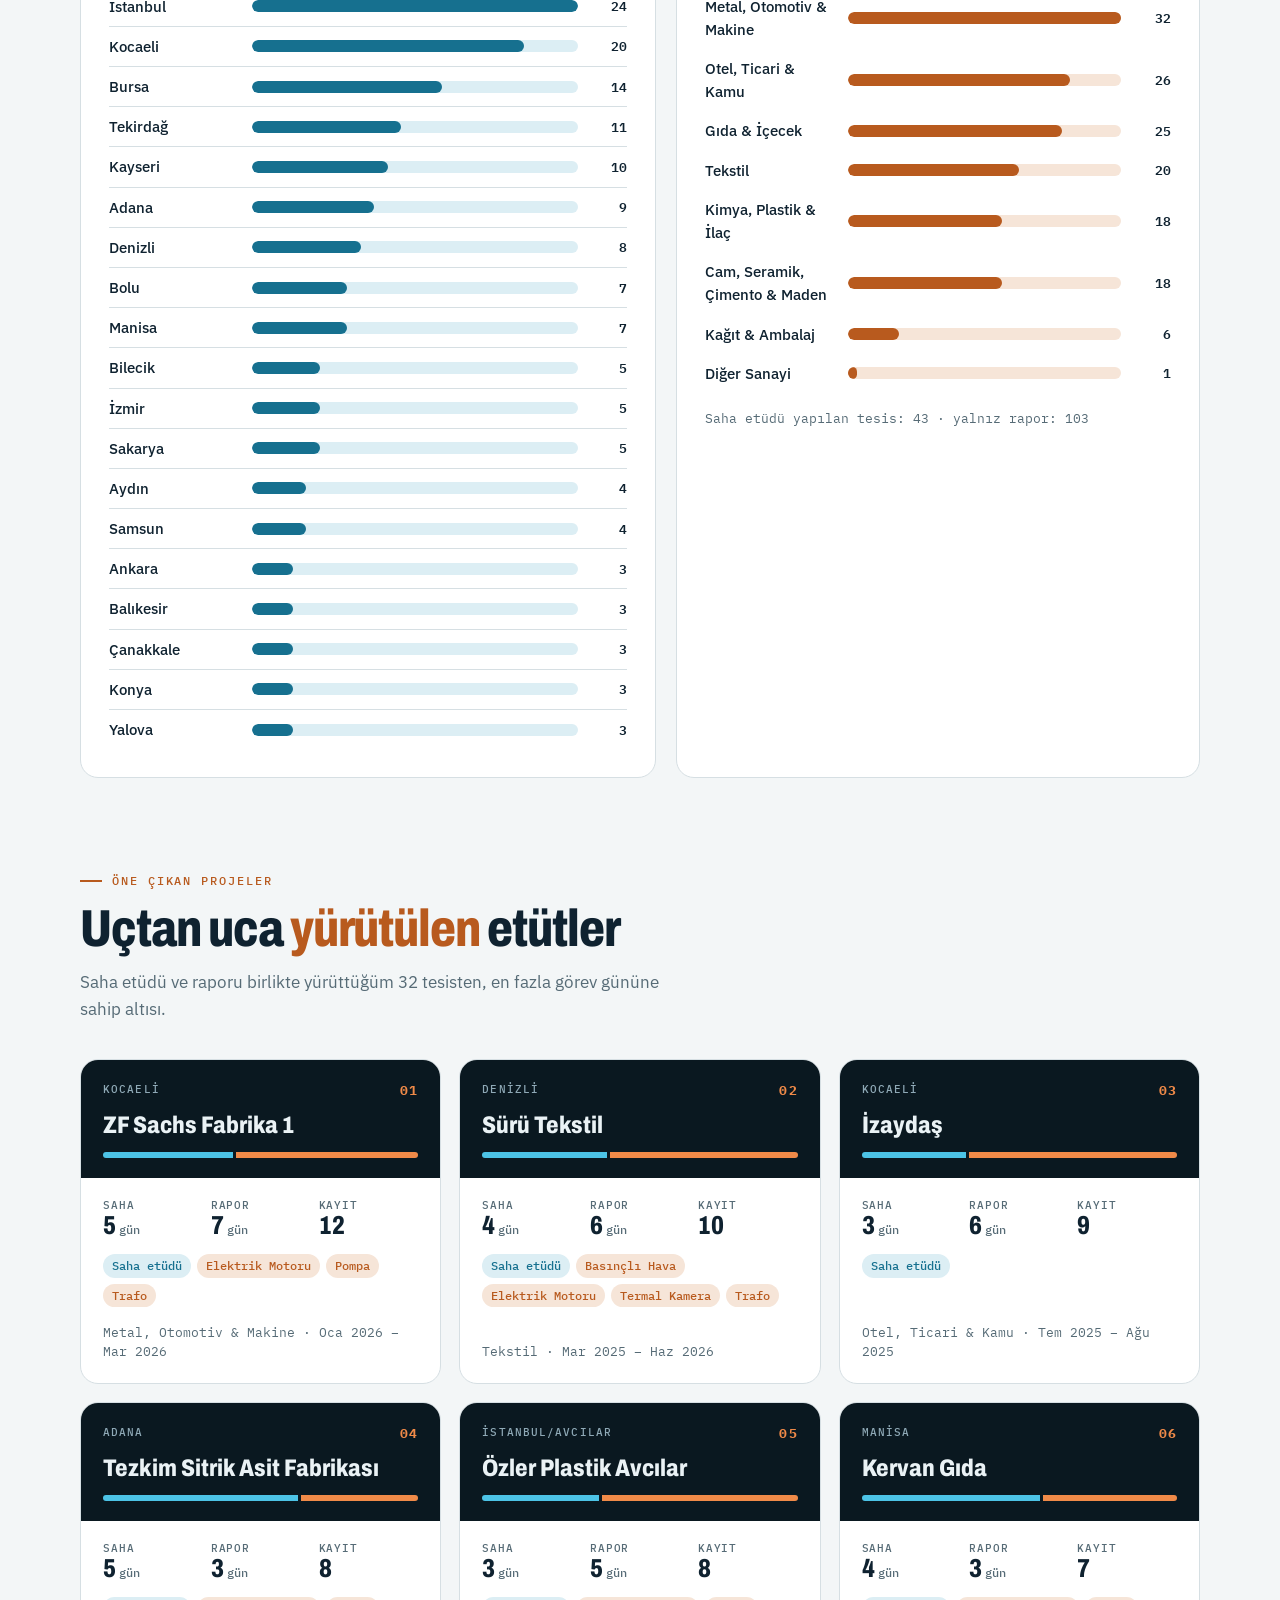
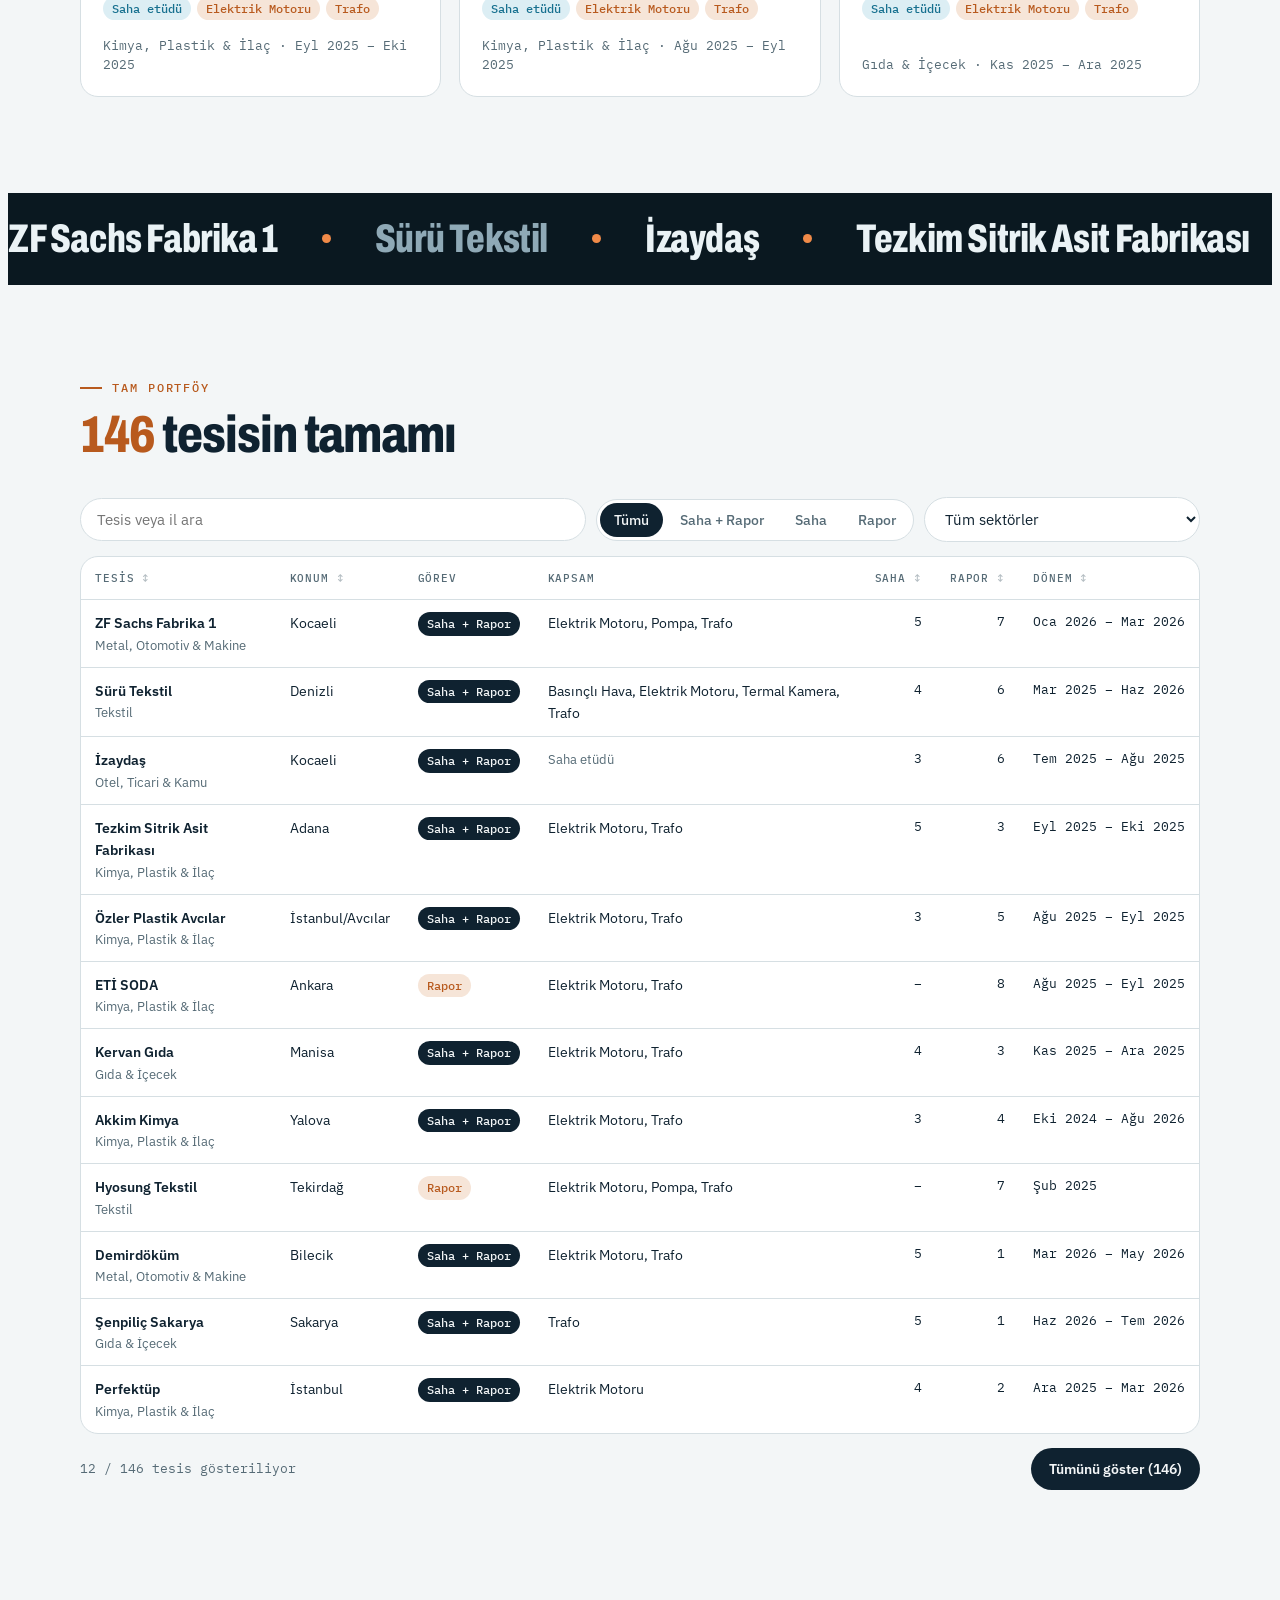
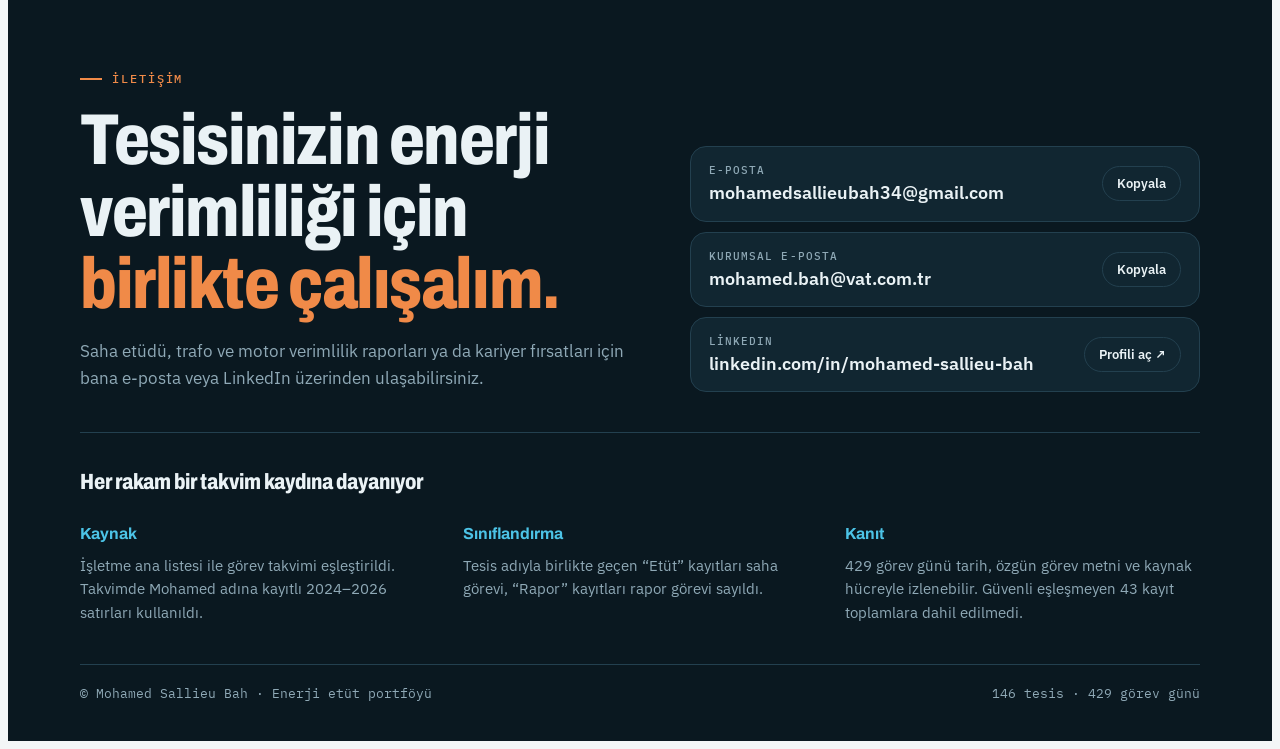
==== commit 038ca7c1: "Portre, tam ad ve iletişim bölümü eklendi Açılış bandına portre fotoğrafı ve tam ad, sona e-posta ve" ====
--- a/index.html
+++ b/index.html
@@ -3,12 +3,15 @@
 <head>
 <meta charset="utf-8">
 <meta name="viewport" content="width=device-width, initial-scale=1, viewport-fit=cover">
-<title>Mohamed · Enerji Etüt Portföyü</title>
-<meta name="description" content="Mohamed – enerji verimliliği saha etüdü ve teknik raporlama portföyü: 146 tesis, 19 il, trafo ve elektrik motoru verimlilik raporları.">
+<title>Mohamed Sallieu Bah · Enerji Etüt Portföyü</title>
+<meta name="description" content="Mohamed Sallieu Bah – enerji verimliliği saha etüdü ve teknik raporlama portföyü: 146 tesis, 19 il, trafo ve elektrik motoru verimlilik raporları.">
 <meta name="theme-color" content="#0A1820">
 <meta property="og:type" content="website">
-<meta property="og:title" content="Mohamed · Enerji Etüt Portföyü">
-<meta property="og:description" content="Mohamed – enerji verimliliği saha etüdü ve teknik raporlama portföyü: 146 tesis, 19 il, trafo ve elektrik motoru verimlilik raporları.">
+<meta property="og:title" content="Mohamed Sallieu Bah · Enerji Etüt Portföyü">
+<meta property="og:description" content="Mohamed Sallieu Bah – enerji verimliliği saha etüdü ve teknik raporlama portföyü: 146 tesis, 19 il, trafo ve elektrik motoru verimlilik raporları.">
+<meta property="og:image" content="https://sallieubah.github.io/Enerji-Et-t-Uzman-/assets/img/og.jpg">
+<meta property="og:url" content="https://sallieubah.github.io/Enerji-Et-t-Uzman-/">
+<meta name="twitter:card" content="summary_large_image">
 <link rel="icon" href="data:image/svg+xml,%3Csvg xmlns='http://www.w3.org/2000/svg' viewBox='0 0 64 64'%3E%3Crect width='64' height='64' rx='14' fill='%230A1820'/%3E%3Cpath d='M36 8 18 36h12l-4 20 20-30H34z' fill='%23F08A48'/%3E%3C/svg%3E">
 <link rel="preconnect" href="https://fonts.googleapis.com">
 <link rel="preconnect" href="https://fonts.gstatic.com" crossorigin>
@@ -22,21 +25,24 @@
   <li class="hide-sm"><a class="l" href="#uzmanlik">Uzmanlık</a></li>
   <li><a class="l" href="#kariyer">Kariyer</a></li>
   <li><a class="l" href="#projeler">Projeler</a></li>
-  <li><a class="l" href="#portfoy">Portföy</a></li>
+  <li class="hide-sm"><a class="l" href="#portfoy">Portföy</a></li>
+  <li><a class="l cta-l" href="#iletisim">İletişim</a></li>
  </ul>
 </div></nav>
 <header class="band hero" id="top">
  <div class="in">
-  <p class="eyebrow"><span>Enerji verimliliği · Portföy <span id="period"></span></span></p>
-  <h1>Mohamed<span class="dot">.</span></h1>
-  <div class="hero-top">
-   <div class="txt">
+  <div class="hero-grid">
+   <div class="hero-txt">
+    <p class="eyebrow"><span>Enerji verimliliği · Portföy <span id="period"></span></span></p>
+    <h1>Mohamed <span class="l2">Sallieu Bah<span class="dot">.</span></span></h1>
     <p class="role">Sahada ölçen, <span>raporla karar verdiren</span> enerji etüt uzmanı</p>
+    <p class="lede" id="lede"></p>
+    <div class="cta"><a class="btn pri" href="#iletisim">İletişime geç →</a><a class="btn sec2" href="#projeler">Öne çıkan projeler</a></div>
    </div>
-   <div class="txt">
-    <p class="lede" id="lede"></p>
-    <div class="cta"><a class="btn pri" href="#projeler">Öne çıkan projeler →</a><a class="btn sec2" href="#portfoy">Tam portföy</a></div>
-   </div>
+   <figure class="portrait">
+    <img src="assets/img/mohamed.jpg" alt="Mohamed Sallieu Bah" width="900" height="1125" fetchpriority="high">
+    <figcaption class="badge"><b id="badgeN">146</b><span>tesiste enerji<br>verimliliği çalışması</span></figcaption>
+   </figure>
   </div>
   <div class="tags" id="tags"></div>
   <div class="kpis" id="kpis"></div>
@@ -109,14 +115,40 @@
 </div></section>
 </main>
 
-<section class="band closing"><div class="in">
- <h2>Her rakam bir <em>takvim kaydına</em> dayanıyor.</h2>
- <div class="method">
-  <div><h3>Kaynak</h3><p>İşletme ana listesi ile görev takvimi eşleştirildi. Takvimde Mohamed adına kayıtlı 2024–2026 satırları kullanıldı.</p></div>
-  <div><h3>Sınıflandırma</h3><p>Tesis adıyla birlikte geçen “Etüt” kayıtları saha görevi, “Rapor” kayıtları rapor görevi sayıldı.</p></div>
-  <div><h3>Kanıt</h3><p>429 görev günü tarih, özgün görev metni ve kaynak hücreyle izlenebilir. Güvenli eşleşmeyen 43 kayıt toplamlara dahil edilmedi.</p></div>
+<section class="band closing" id="iletisim"><div class="in">
+ <div class="contact">
+  <div class="contact-txt">
+   <p class="eyebrow"><span>İletişim</span></p>
+   <h2>Tesisinizin enerji verimliliği için <em>birlikte çalışalım.</em></h2>
+   <p class="lede">Saha etüdü, trafo ve motor verimlilik raporları ya da kariyer fırsatları için bana e-posta veya LinkedIn üzerinden ulaşabilirsiniz.</p>
+  </div>
+  <div class="contact-list">
+   <div class="ci">
+    <span class="ci-k">E-posta</span>
+    <a class="ci-v" href="mailto:mohamedsallieubah34@gmail.com">mohamedsallieubah34@gmail.com</a>
+    <button type="button" class="copy" data-copy="mohamedsallieubah34@gmail.com">Kopyala</button>
+   </div>
+   <div class="ci">
+    <span class="ci-k">Kurumsal e-posta</span>
+    <a class="ci-v" href="mailto:mohamed.bah@vat.com.tr">mohamed.bah@vat.com.tr</a>
+    <button type="button" class="copy" data-copy="mohamed.bah@vat.com.tr">Kopyala</button>
+   </div>
+   <div class="ci">
+    <span class="ci-k">LinkedIn</span>
+    <a class="ci-v" href="https://www.linkedin.com/in/mohamed-sallieu-bah/" target="_blank" rel="noopener">linkedin.com/in/mohamed-sallieu-bah</a>
+    <a class="copy" href="https://www.linkedin.com/in/mohamed-sallieu-bah/" target="_blank" rel="noopener">Profili aç ↗</a>
+   </div>
+  </div>
  </div>
- <footer><span>Mohamed · Enerji etüt portföyü</span><span id="foot"></span></footer>
+ <div class="method-wrap">
+  <h3 class="mh">Her rakam bir takvim kaydına dayanıyor</h3>
+  <div class="method">
+   <div><h3>Kaynak</h3><p>İşletme ana listesi ile görev takvimi eşleştirildi. Takvimde Mohamed adına kayıtlı 2024–2026 satırları kullanıldı.</p></div>
+   <div><h3>Sınıflandırma</h3><p>Tesis adıyla birlikte geçen “Etüt” kayıtları saha görevi, “Rapor” kayıtları rapor görevi sayıldı.</p></div>
+   <div><h3>Kanıt</h3><p>429 görev günü tarih, özgün görev metni ve kaynak hücreyle izlenebilir. Güvenli eşleşmeyen 43 kayıt toplamlara dahil edilmedi.</p></div>
+  </div>
+ </div>
+ <footer><span>© Mohamed Sallieu Bah · Enerji etüt portföyü</span><span id="foot"></span></footer>
 </div></section>
 <div class="tip" id="tip" hidden></div>
 <script src="data/portfoy.js"></script>
--- a/assets/css/style.css
+++ b/assets/css/style.css
@@ -53,7 +53,9 @@
 .hero .in{position:relative;z-index:1;display:flex;flex-direction:column;gap:32px}
 .hero h1{overflow-wrap:anywhere}
 .hero .eyebrow{color:var(--glow)}
-.hero h1{font-size:clamp(68px,15vw,184px);font-weight:900;font-stretch:66%;line-height:.82;letter-spacing:-.035em}
+.hero h1{font-size:clamp(60px,9.4vw,128px);font-weight:900;font-stretch:66%;line-height:.84;letter-spacing:-.03em}
+.hero h1 .l2{display:block;color:transparent;-webkit-text-stroke:1.5px var(--night-ink)}
+.hero h1 .l2 .dot{-webkit-text-stroke:0}
 .hero h1 .dot{color:var(--glow)}
 .role{font:600 clamp(20px,2.6vw,30px)/1.15 var(--display);font-stretch:105%;max-width:24ch}
 .role span{color:var(--glow-2)}
@@ -236,3 +238,45 @@
   .meter i,.row .bar i{animation:grow 1s cubic-bezier(.2,.7,.2,1) both;transform-origin:left}
   @keyframes grow{from{transform:scaleX(.06)}}
 }
+
+/* ===== Portre ===== */
+.hero-grid{display:grid;grid-template-columns:minmax(0,1.35fr) minmax(0,1fr);gap:56px;align-items:center}
+.hero-txt{display:flex;flex-direction:column;gap:24px}
+.portrait{margin:0;position:relative;max-width:440px;justify-self:end;width:100%}
+.portrait::before{content:"";position:absolute;inset:18px -18px -18px 18px;border:1px solid var(--glow);border-radius:22px;opacity:.6}
+.portrait img{position:relative;display:block;width:100%;height:auto;aspect-ratio:900/1125;object-fit:cover;border-radius:22px;
+  box-shadow:0 40px 80px -40px #000;background:var(--night-2)}
+.badge{position:absolute;left:-28px;bottom:36px;background:var(--glow);color:var(--night);border-radius:16px;padding:14px 18px;display:flex;align-items:center;gap:12px;box-shadow:0 18px 40px -18px #000}
+.badge b{font:900 44px/.9 var(--display);font-stretch:68%}
+.badge span{font:600 12.5px/1.25 var(--body)}
+.nav a.cta-l{color:var(--night);background:var(--glow)}
+.nav a.cta-l:hover,.nav a.cta-l.on{color:var(--night);background:var(--night-ink)}
+
+/* ===== İletişim ===== */
+.contact{display:grid;grid-template-columns:minmax(0,1.1fr) minmax(0,1fr);gap:48px;align-items:end}
+.contact-txt{display:flex;flex-direction:column;gap:18px}
+.closing .eyebrow{color:var(--glow)}
+.closing .lede{color:var(--night-muted)}
+.contact-list{display:flex;flex-direction:column;gap:10px}
+.ci{display:grid;grid-template-columns:minmax(0,1fr) auto;grid-template-rows:auto auto;column-gap:14px;row-gap:4px;align-items:center;
+  background:var(--night-2);border:1px solid var(--night-line);border-radius:16px;padding:16px 18px;transition:border-color .2s}
+.ci:hover{border-color:var(--glow)}
+.ci-k{grid-column:1;font:500 11px var(--mono);letter-spacing:.1em;text-transform:uppercase;color:var(--night-muted)}
+.ci-v{grid-column:1;font:600 clamp(15px,1.8vw,18px)/1.3 var(--body);color:var(--night-ink);text-decoration:none;overflow-wrap:anywhere}
+.ci-v:hover{color:var(--glow)}
+.copy{grid-column:2;grid-row:1/3;font:600 13px/1 var(--body);color:var(--night-ink);background:transparent;border:1px solid var(--night-line);border-radius:999px;padding:10px 14px;cursor:pointer;text-decoration:none;white-space:nowrap}
+.copy:hover,.copy.ok{background:var(--glow);border-color:var(--glow);color:var(--night)}
+.closing a:focus-visible,.closing button:focus-visible{outline:2px solid var(--glow-2);outline-offset:3px}
+.method-wrap{display:flex;flex-direction:column;gap:20px;border-top:1px solid var(--night-line);padding-top:32px}
+.mh{font-size:22px;font-weight:800;font-stretch:80%}
+.method-wrap .method{border-top:0;padding-top:0}
+@media (max-width:900px){
+  .hero-grid,.contact{grid-template-columns:minmax(0,1fr)}
+  .portrait{justify-self:start;max-width:360px;margin-left:18px}
+}
+@media (max-width:560px){
+  .portrait{max-width:300px}
+  .badge{left:-14px;bottom:20px;padding:10px 14px}.badge b{font-size:34px}
+  .ci{grid-template-columns:minmax(0,1fr);grid-template-rows:auto}
+  .copy{grid-column:1;grid-row:auto;justify-self:start;margin-top:8px}
+}
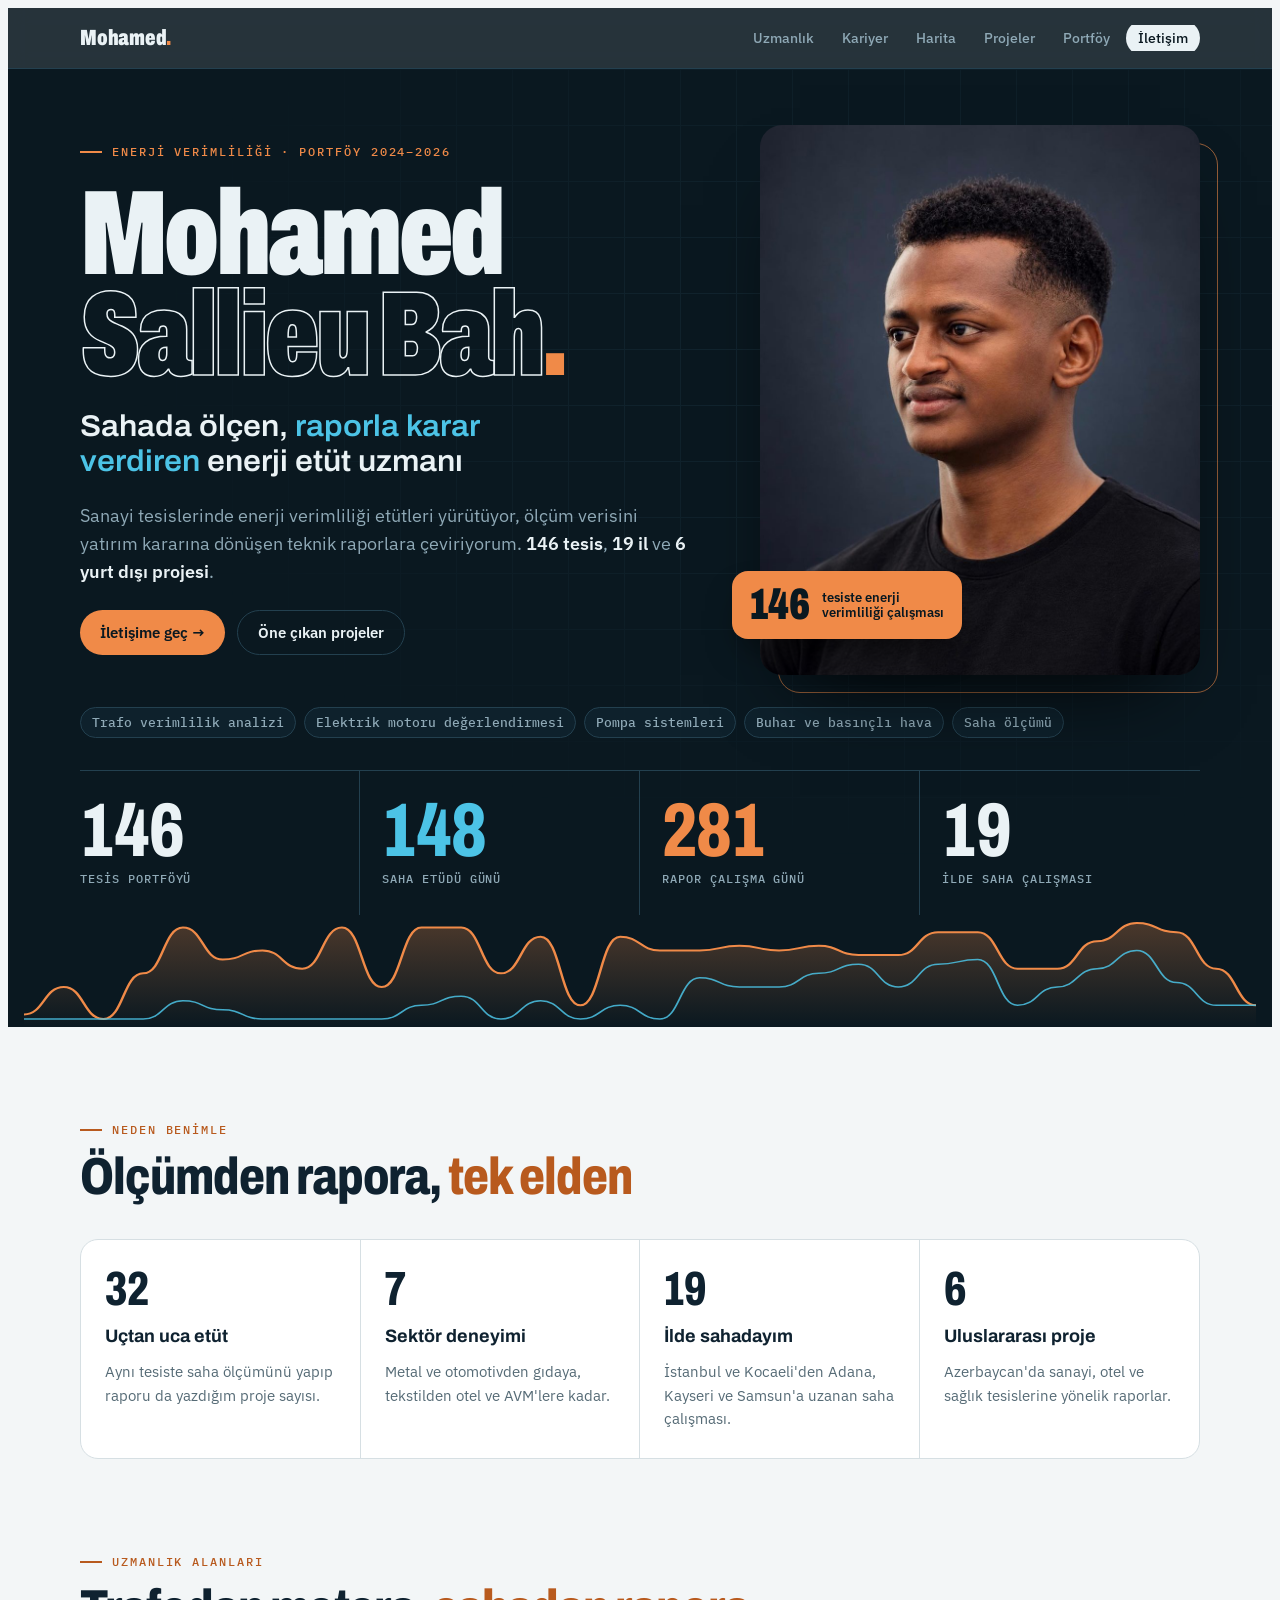
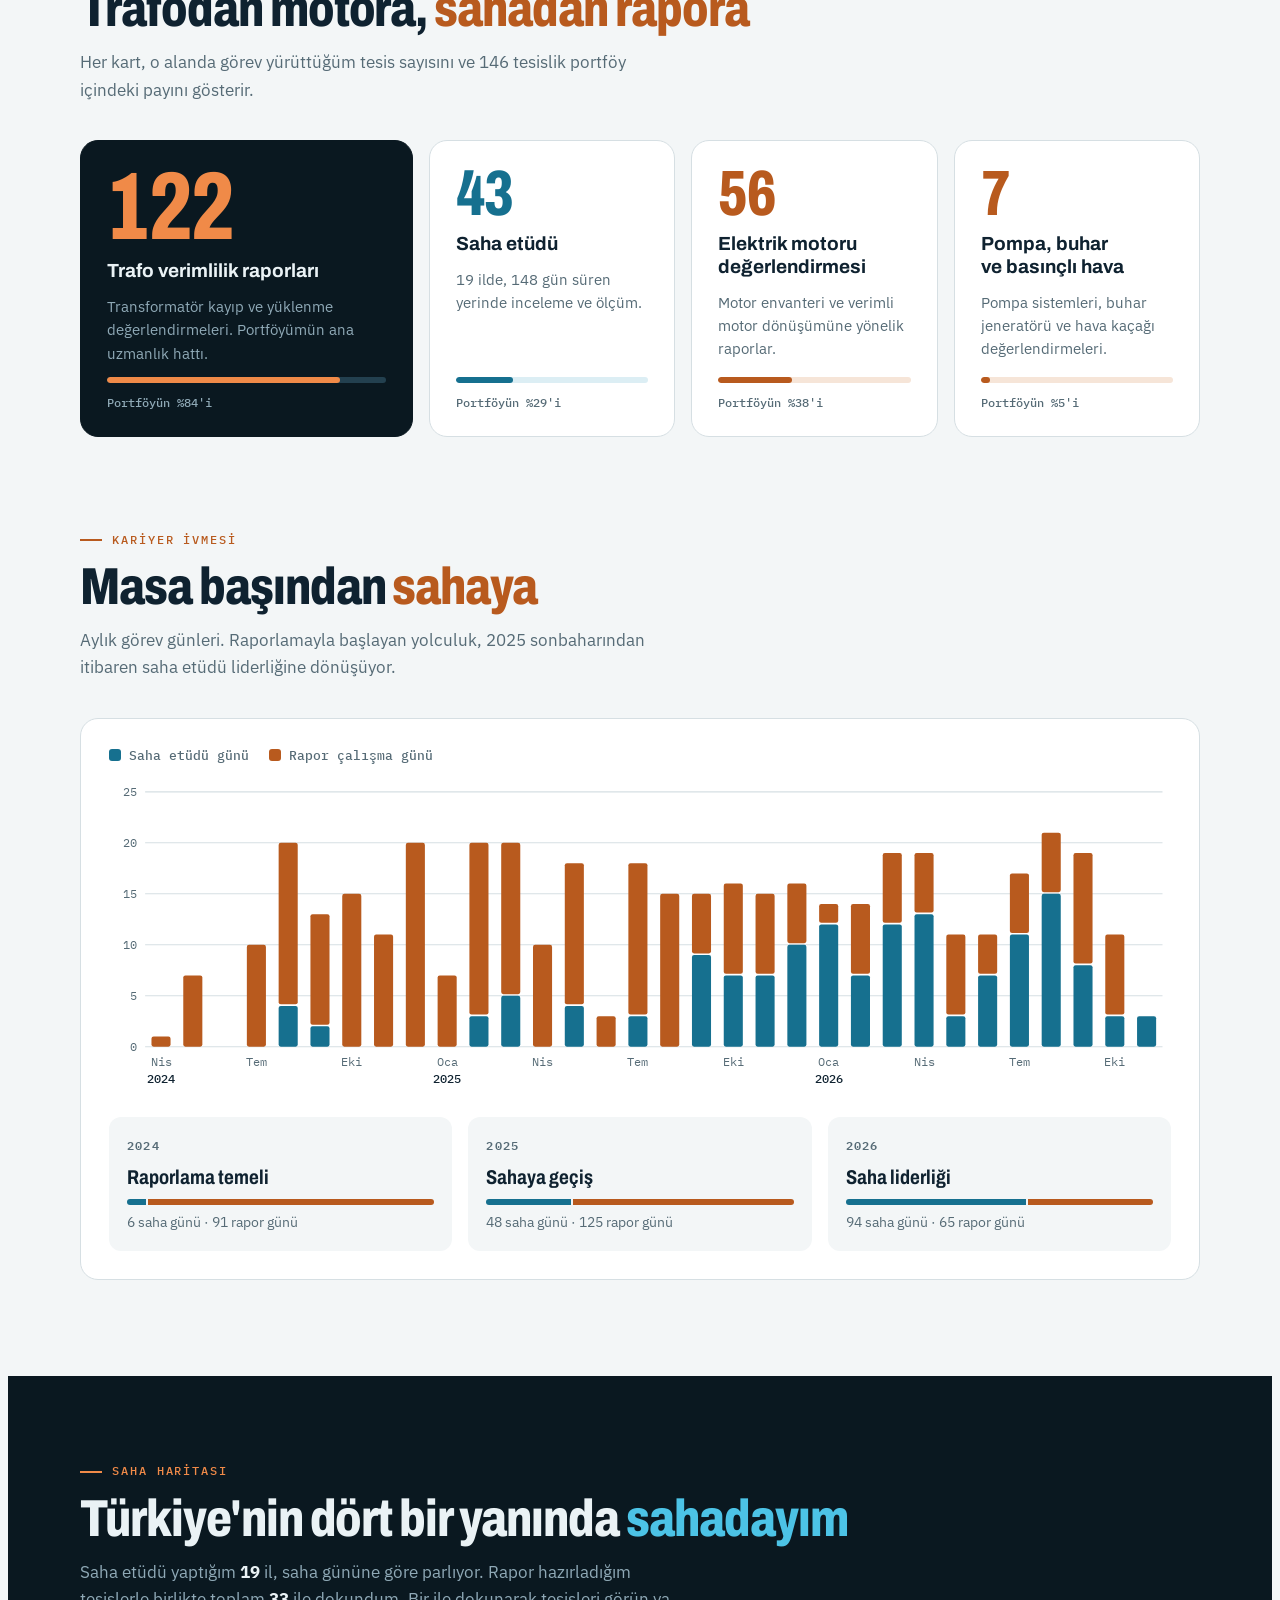
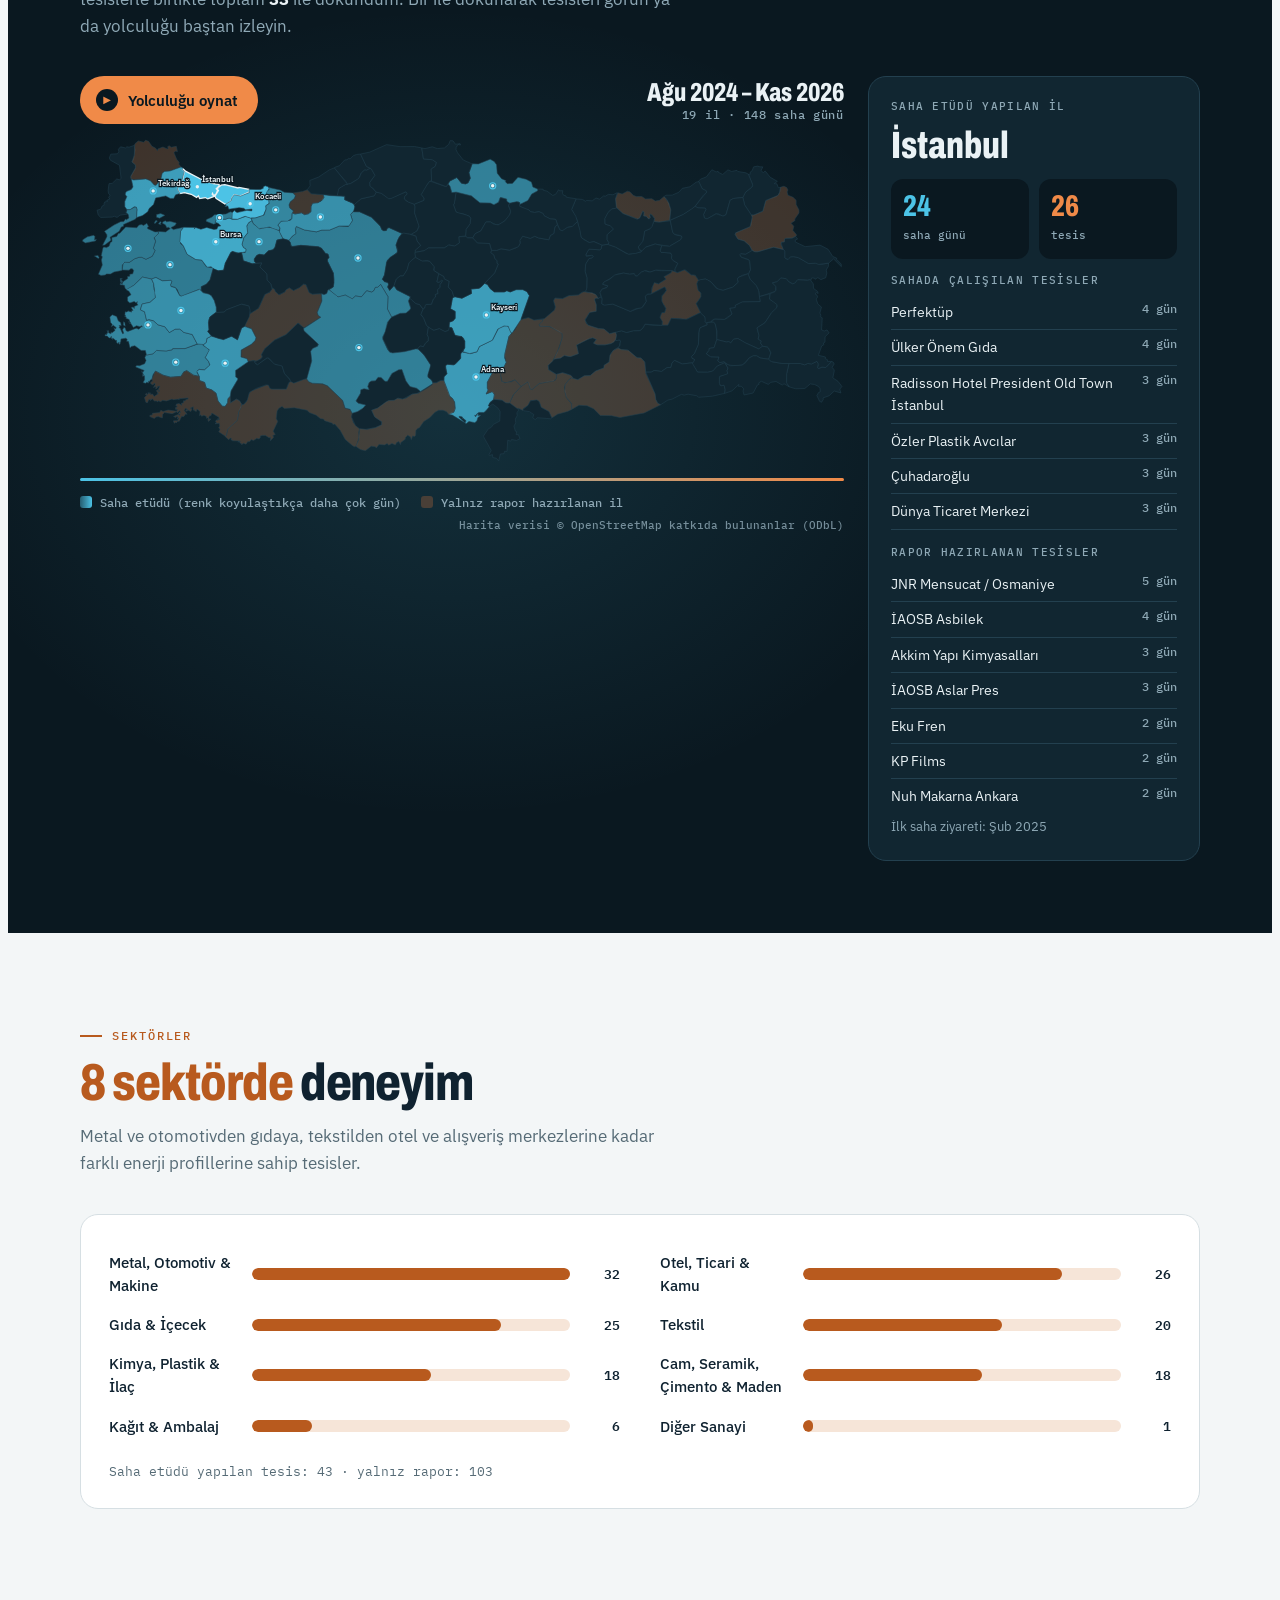
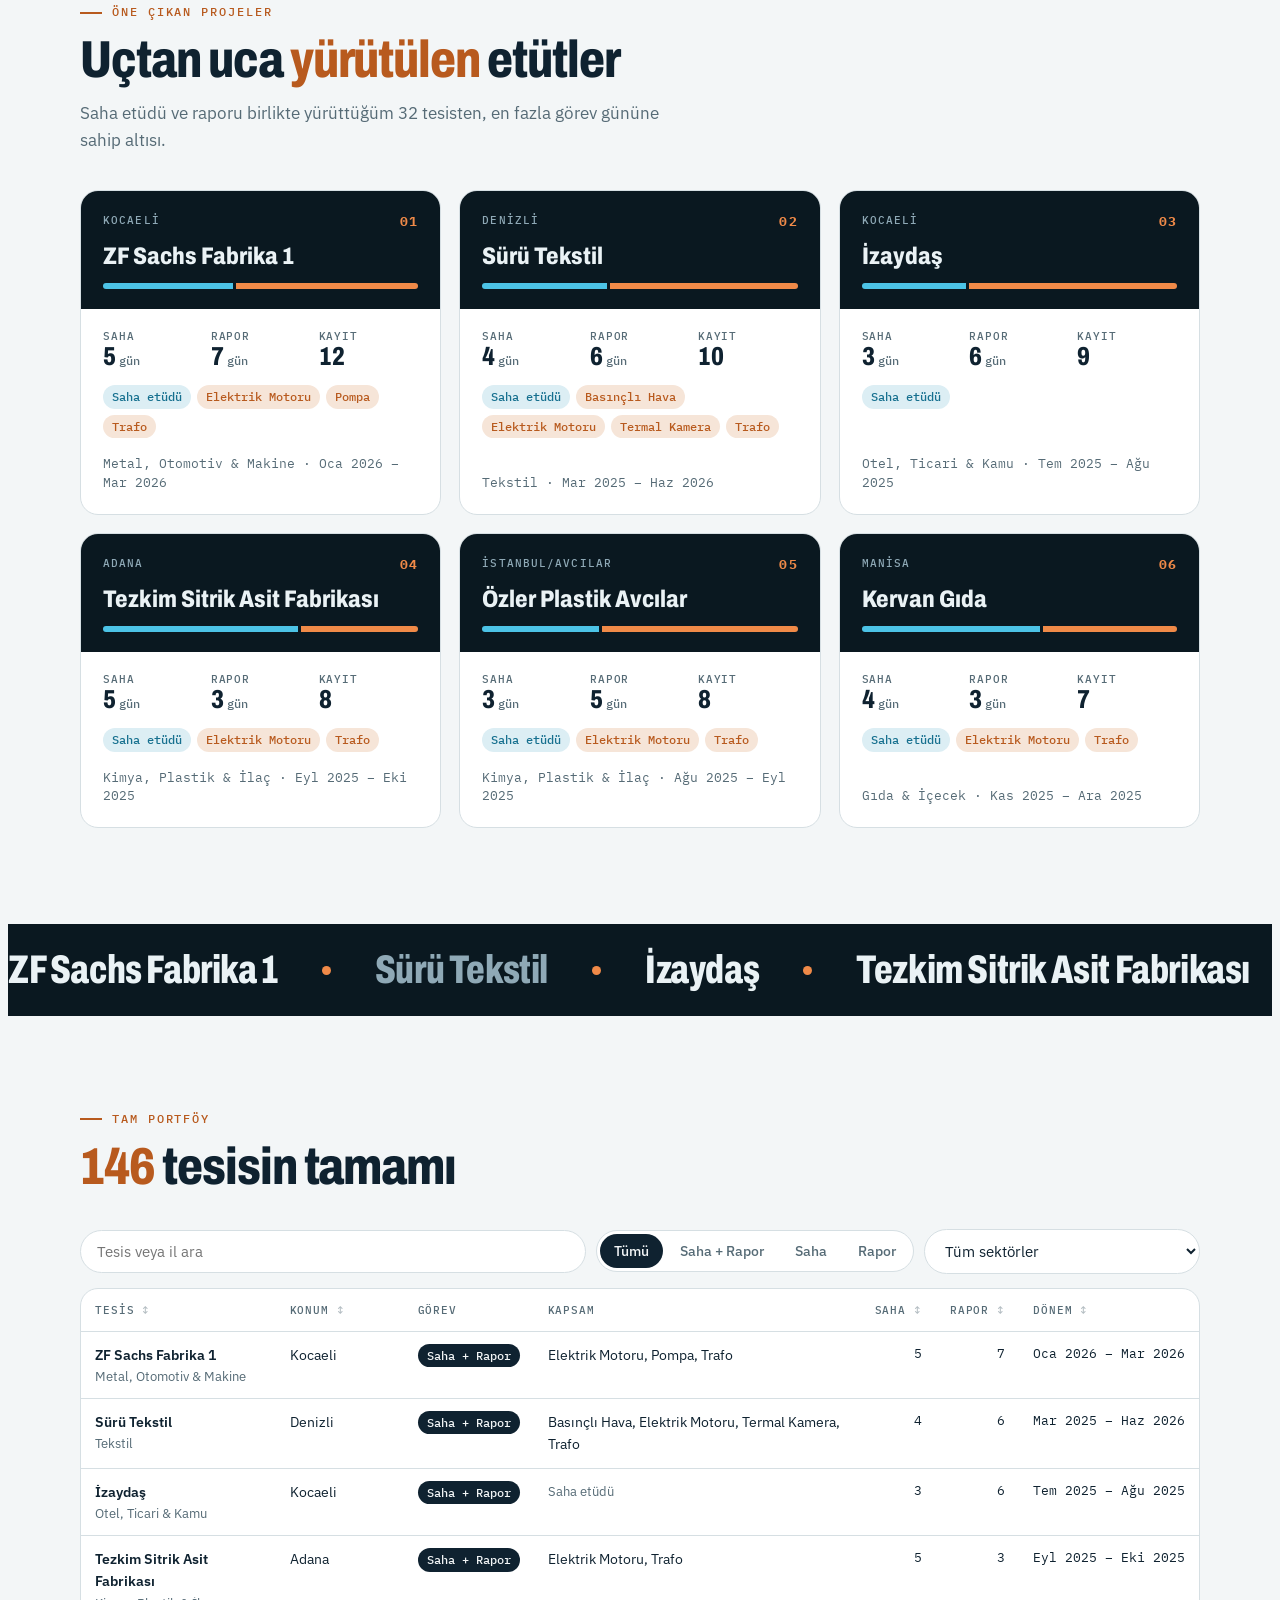
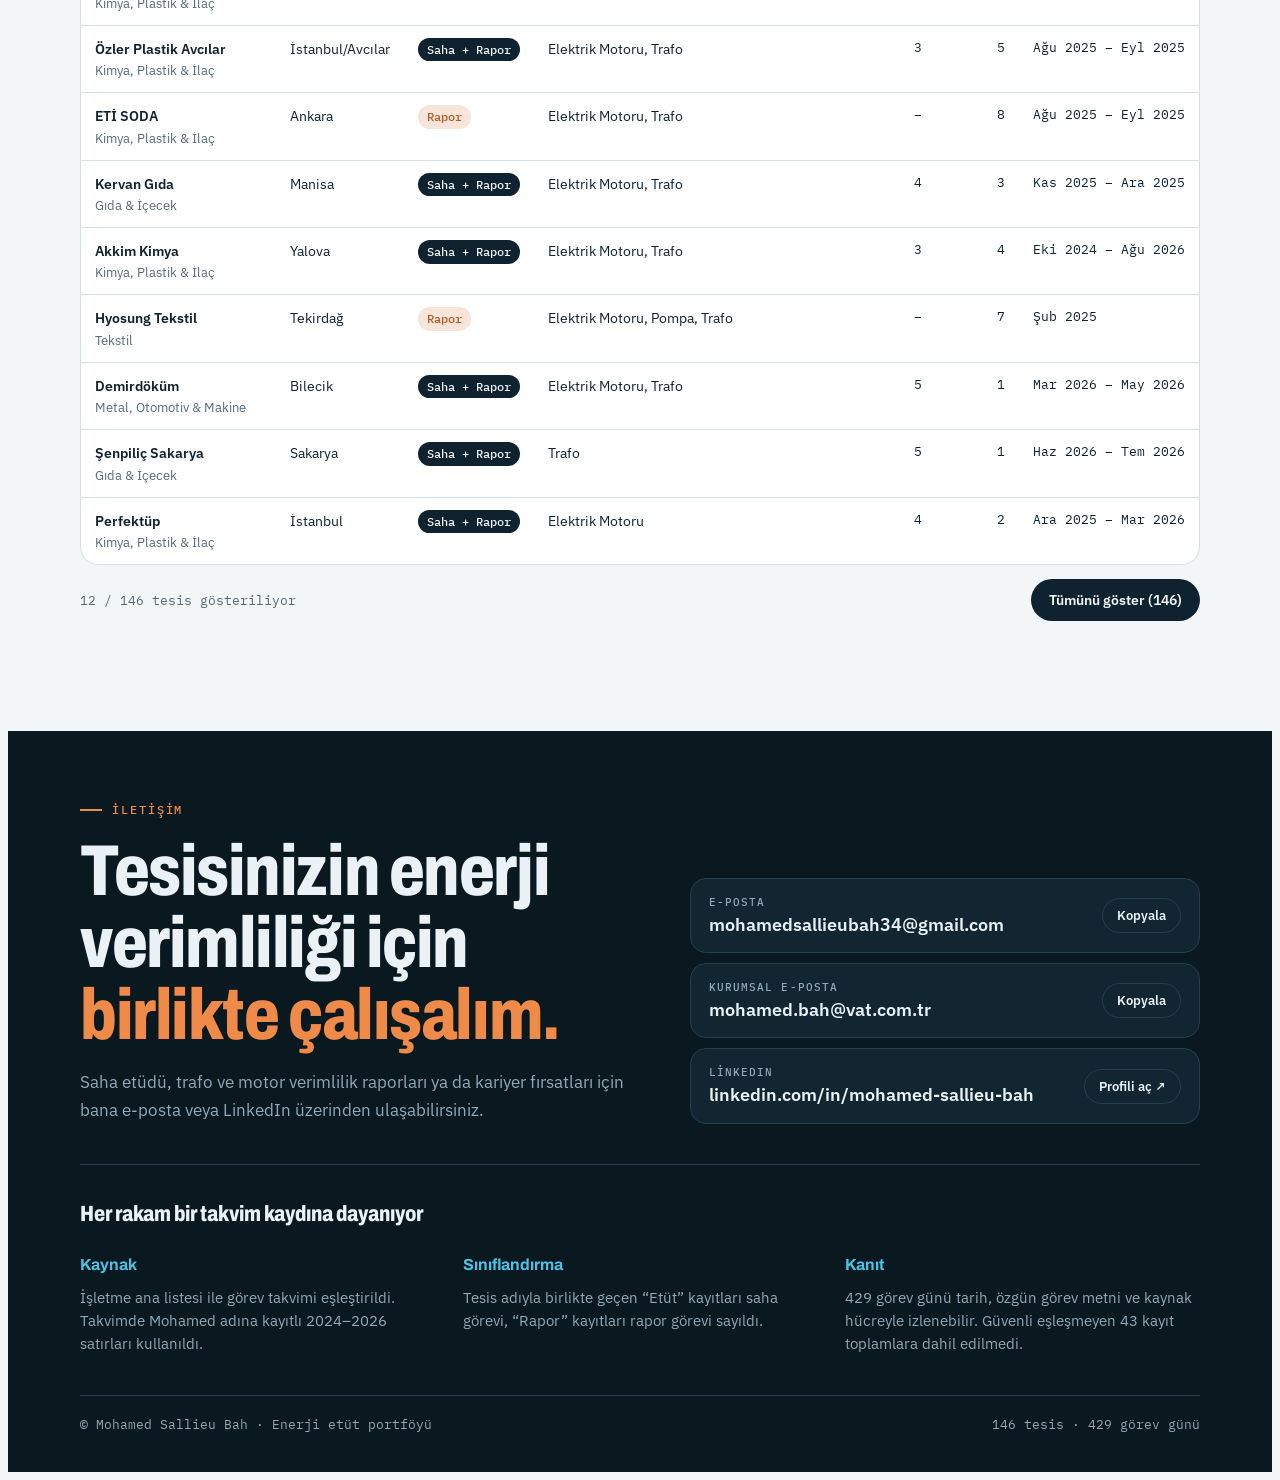
==== commit 7d96ef63: "Etkileşimli Türkiye saha haritası eklendi Saha etüdü yapılan 19 il saha gününe göre renklendirilir, " ====
--- a/index.html
+++ b/index.html
@@ -23,7 +23,8 @@
  <a class="brand" href="#top">Mohamed<span>.</span></a>
  <ul>
   <li class="hide-sm"><a class="l" href="#uzmanlik">Uzmanlık</a></li>
-  <li><a class="l" href="#kariyer">Kariyer</a></li>
+  <li class="hide-sm"><a class="l" href="#kariyer">Kariyer</a></li>
+  <li><a class="l" href="#harita">Harita</a></li>
   <li><a class="l" href="#projeler">Projeler</a></li>
   <li class="hide-sm"><a class="l" href="#portfoy">Portföy</a></li>
   <li><a class="l cta-l" href="#iletisim">İletişim</a></li>
@@ -72,12 +73,34 @@
  </div>
 </div></section>
 
+<section class="band mapband" id="harita"><div class="in">
+ <div class="shead">
+  <p class="eyebrow"><span>Saha haritası</span></p>
+  <h2>Türkiye'nin dört bir yanında <em>sahadayım</em></h2>
+  <p class="lede">Saha etüdü yaptığım <b id="mFieldN">19</b> il, saha gününe göre parlıyor. Rapor hazırladığım tesislerle birlikte toplam <b id="mAllN">33</b> ile dokundum. Bir ile dokunarak tesisleri görün ya da yolculuğu baştan izleyin.</p>
+ </div>
+ <div class="mapgrid">
+  <div class="mapwrap">
+   <div class="maptop">
+    <button type="button" class="play" id="play" aria-pressed="false"><span class="ico" aria-hidden="true">▶</span><span class="lbl">Yolculuğu oynat</span></button>
+    <div class="clock" aria-live="polite"><b id="mDate">Ağu 2024 – Kas 2026</b><span id="mCount">19 il · 148 saha günü</span></div>
+   </div>
+   <svg class="map" id="map" role="group" aria-label="Türkiye saha etüdü haritası"></svg>
+   <div class="progress"><i id="mProg"></i></div>
+   <div class="mlegend">
+    <span><i class="lg-f"></i>Saha etüdü (renk koyulaştıkça daha çok gün)</span>
+    <span><i class="lg-r"></i>Yalnız rapor hazırlanan il</span>
+    <span class="src">Harita verisi © OpenStreetMap katkıda bulunanlar (ODbL)</span>
+   </div>
+  </div>
+  <aside class="mpanel" id="mpanel" aria-live="polite"></aside>
+ </div>
+</div></section>
+
 <section class="band sec"><div class="in">
- <div class="shead"><p class="eyebrow">Coğrafya ve sektörler</p><h2>19 ilde saha, <em>8 sektörde</em> deneyim</h2></div>
- <div class="two">
-  <div class="panel"><h3>Saha etüdü yapılan iller</h3><p class="note">Saha günü · tesisleri görmek için ile dokunun</p><div class="rows" id="cities"></div></div>
-  <div class="panel"><h3>Sektör dağılımı</h3><p class="note">Tesis sayısı · tüm portföy</p><div class="rows" id="sectors"></div></div>
- </div>
+ <div class="shead"><p class="eyebrow">Sektörler</p><h2><em>8 sektörde</em> deneyim</h2>
+  <p class="lede">Metal ve otomotivden gıdaya, tekstilden otel ve alışveriş merkezlerine kadar farklı enerji profillerine sahip tesisler.</p></div>
+ <div class="panel"><div class="rows cols2" id="sectors"></div></div>
 </div></section>
 
 <section class="band sec" id="projeler"><div class="in">
@@ -152,6 +175,7 @@
 </div></section>
 <div class="tip" id="tip" hidden></div>
 <script src="data/portfoy.js"></script>
+<script src="data/turkiye.js"></script>
 <script src="assets/js/main.js"></script>
 </body>
 </html>
--- a/assets/css/style.css
+++ b/assets/css/style.css
@@ -280,3 +280,59 @@
   .ci{grid-template-columns:minmax(0,1fr);grid-template-rows:auto}
   .copy{grid-column:1;grid-row:auto;justify-self:start;margin-top:8px}
 }
+
+/* ===== Harita ===== */
+.mapband{background:var(--night);color:var(--night-ink);margin-top:96px;padding-block:88px 72px;position:relative;overflow:hidden}
+.mapband::before{content:"";position:absolute;inset:0;pointer-events:none;background:radial-gradient(ellipse 60% 50% at 35% 55%,color-mix(in srgb,var(--glow-2) 14%,transparent),transparent 70%)}
+.mapband .in{position:relative}
+.mapband .eyebrow{color:var(--glow)}
+.mapband h2 em{color:var(--glow-2)}
+.mapband .lede{color:var(--night-muted)}
+.mapband .lede b{color:var(--night-ink)}
+.mapgrid{display:grid;grid-template-columns:minmax(0,2.3fr) minmax(0,1fr);gap:24px;align-items:stretch}
+.mapwrap{display:flex;flex-direction:column;gap:14px;min-width:0}
+.maptop{display:flex;justify-content:space-between;align-items:center;gap:16px;flex-wrap:wrap}
+.play{font:600 15px/1 var(--body);display:inline-flex;align-items:center;gap:10px;background:var(--glow);color:var(--night);border:0;border-radius:999px;padding:13px 20px 13px 16px;cursor:pointer;transition:transform .2s}
+.play:hover{transform:translateY(-2px)}
+.play .ico{display:grid;place-items:center;width:22px;height:22px;border-radius:50%;background:var(--night);color:var(--glow);font-size:10px}
+.play:focus-visible{outline:2px solid var(--glow-2);outline-offset:3px}
+.clock{display:flex;flex-direction:column;align-items:flex-end;gap:2px;font-variant-numeric:tabular-nums}
+.clock b{font:800 26px/1 var(--display);font-stretch:72%}
+.clock span{font:500 12px var(--mono);color:var(--night-muted);letter-spacing:.06em}
+.map{display:block;width:100%;height:auto;overflow:visible}
+.map .pv{fill:var(--night-2);stroke:var(--night-line);stroke-width:.7;transition:fill .35s,fill-opacity .35s}
+.map .pv.r{fill:var(--glow);fill-opacity:.22}
+.map .pv.f{fill:var(--glow-2)}
+.map .pv.act{cursor:pointer}
+.map .pv.act:hover,.map .pv.sel{stroke:var(--night-ink);stroke-width:1.6}
+.map .pv:focus{outline:none}
+.map .pv:focus-visible{stroke:var(--glow);stroke-width:2}
+.map .dot{fill:var(--night-ink);pointer-events:none}
+.map .ring{fill:none;stroke:var(--glow-2);stroke-width:1.5;pointer-events:none;transform-box:fill-box;transform-origin:center}
+.map .ripple{fill:none;stroke:var(--glow);stroke-width:2;pointer-events:none;transform-box:fill-box;transform-origin:center;animation:rip 1s ease-out forwards}
+@keyframes rip{from{transform:scale(.3);opacity:1}to{transform:scale(3.2);opacity:0}}
+@media (prefers-reduced-motion:no-preference){.map .ring{animation:pulse 2.6s ease-out infinite}}
+@keyframes pulse{0%{transform:scale(.6);opacity:.9}100%{transform:scale(2.4);opacity:0}}
+.map .lbl{font:600 11px var(--body);fill:var(--night-ink);paint-order:stroke;stroke:var(--night);stroke-width:3px;pointer-events:none}
+.progress{height:3px;background:var(--night-line);border-radius:2px;overflow:hidden}
+.progress i{display:block;height:100%;width:100%;background:linear-gradient(90deg,var(--glow-2),var(--glow))}
+.mlegend{display:flex;flex-wrap:wrap;gap:8px 20px;font:500 12px var(--mono);color:var(--night-muted)}
+.mlegend i{display:inline-block;width:12px;height:12px;border-radius:3px;margin-right:8px;vertical-align:-1px}
+.mlegend .lg-f{background:linear-gradient(90deg,color-mix(in srgb,var(--glow-2) 35%,var(--night-2)),var(--glow-2))}
+.mlegend .lg-r{background:color-mix(in srgb,var(--glow) 25%,var(--night-2))}
+.mlegend .src{margin-left:auto;font-size:11px;opacity:.8}
+.mpanel{background:var(--night-2);border:1px solid var(--night-line);border-radius:18px;padding:22px;display:flex;flex-direction:column;gap:14px;min-width:0}
+.mpanel .k{font:500 11px var(--mono);letter-spacing:.12em;text-transform:uppercase;color:var(--night-muted)}
+.mpanel h3{font:800 38px/1 var(--display);font-stretch:72%}
+.mpanel .st{display:grid;grid-template-columns:1fr 1fr;gap:10px}
+.mpanel .st div{background:var(--night);border-radius:12px;padding:12px}
+.mpanel .st b{display:block;font:800 30px/1 var(--display);font-stretch:70%;color:var(--glow-2)}
+.mpanel .st div.c b{color:var(--glow)}
+.mpanel .st span{font:500 11px var(--mono);color:var(--night-muted)}
+.mpanel ul{list-style:none;margin:0;padding:0;display:flex;flex-direction:column;gap:6px;max-height:230px;overflow:auto}
+.mpanel li{font-size:14px;display:flex;justify-content:space-between;gap:10px;border-bottom:1px solid var(--night-line);padding-bottom:6px}
+.mpanel li span{font:500 12px var(--mono);color:var(--night-muted);white-space:nowrap}
+.mpanel .hint{font-size:13px;color:var(--night-muted)}
+.rows.cols2{display:grid;grid-template-columns:1fr 1fr;column-gap:40px;margin-top:0}
+@media (max-width:900px){.mapgrid{grid-template-columns:minmax(0,1fr)}.rows.cols2{grid-template-columns:minmax(0,1fr)}}
+@media (max-width:560px){.mapband{padding-block:64px 56px}.clock{align-items:flex-start}.mlegend .src{margin-left:0}.map .lbl{display:none}}
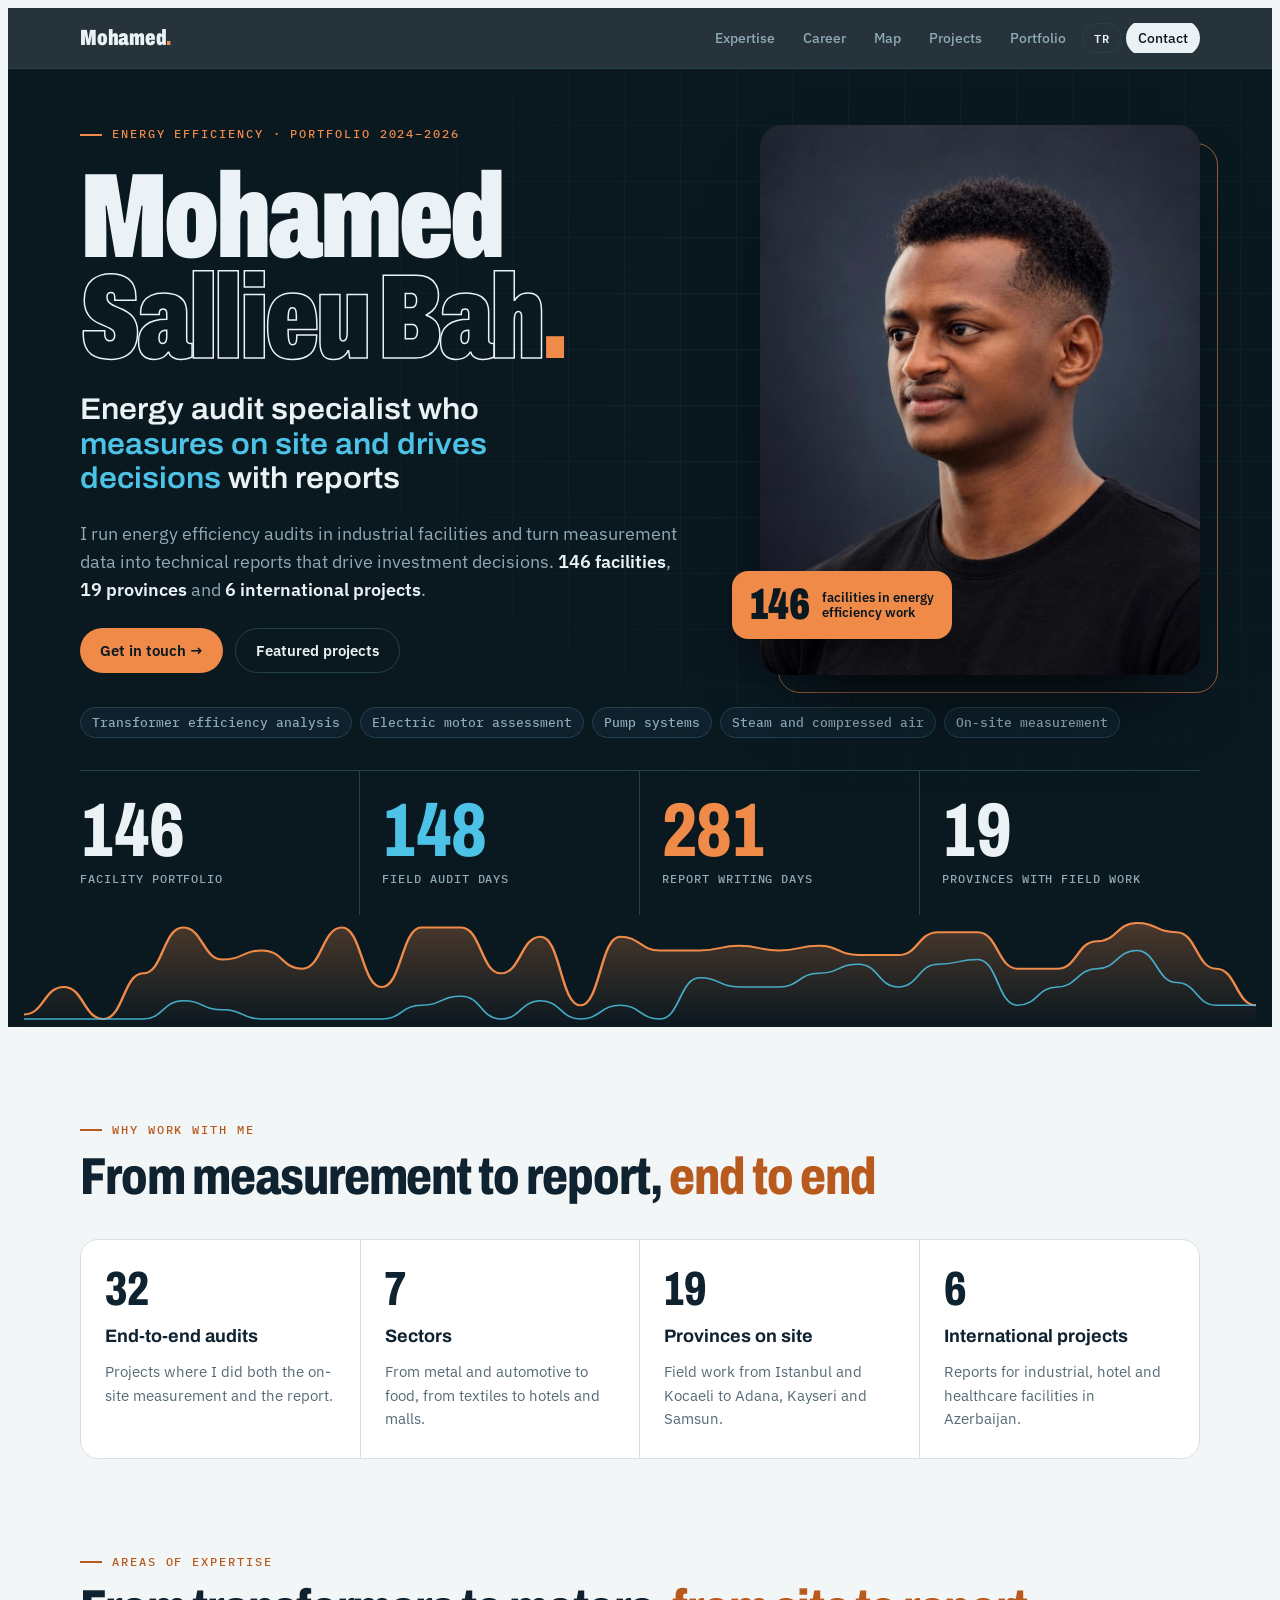
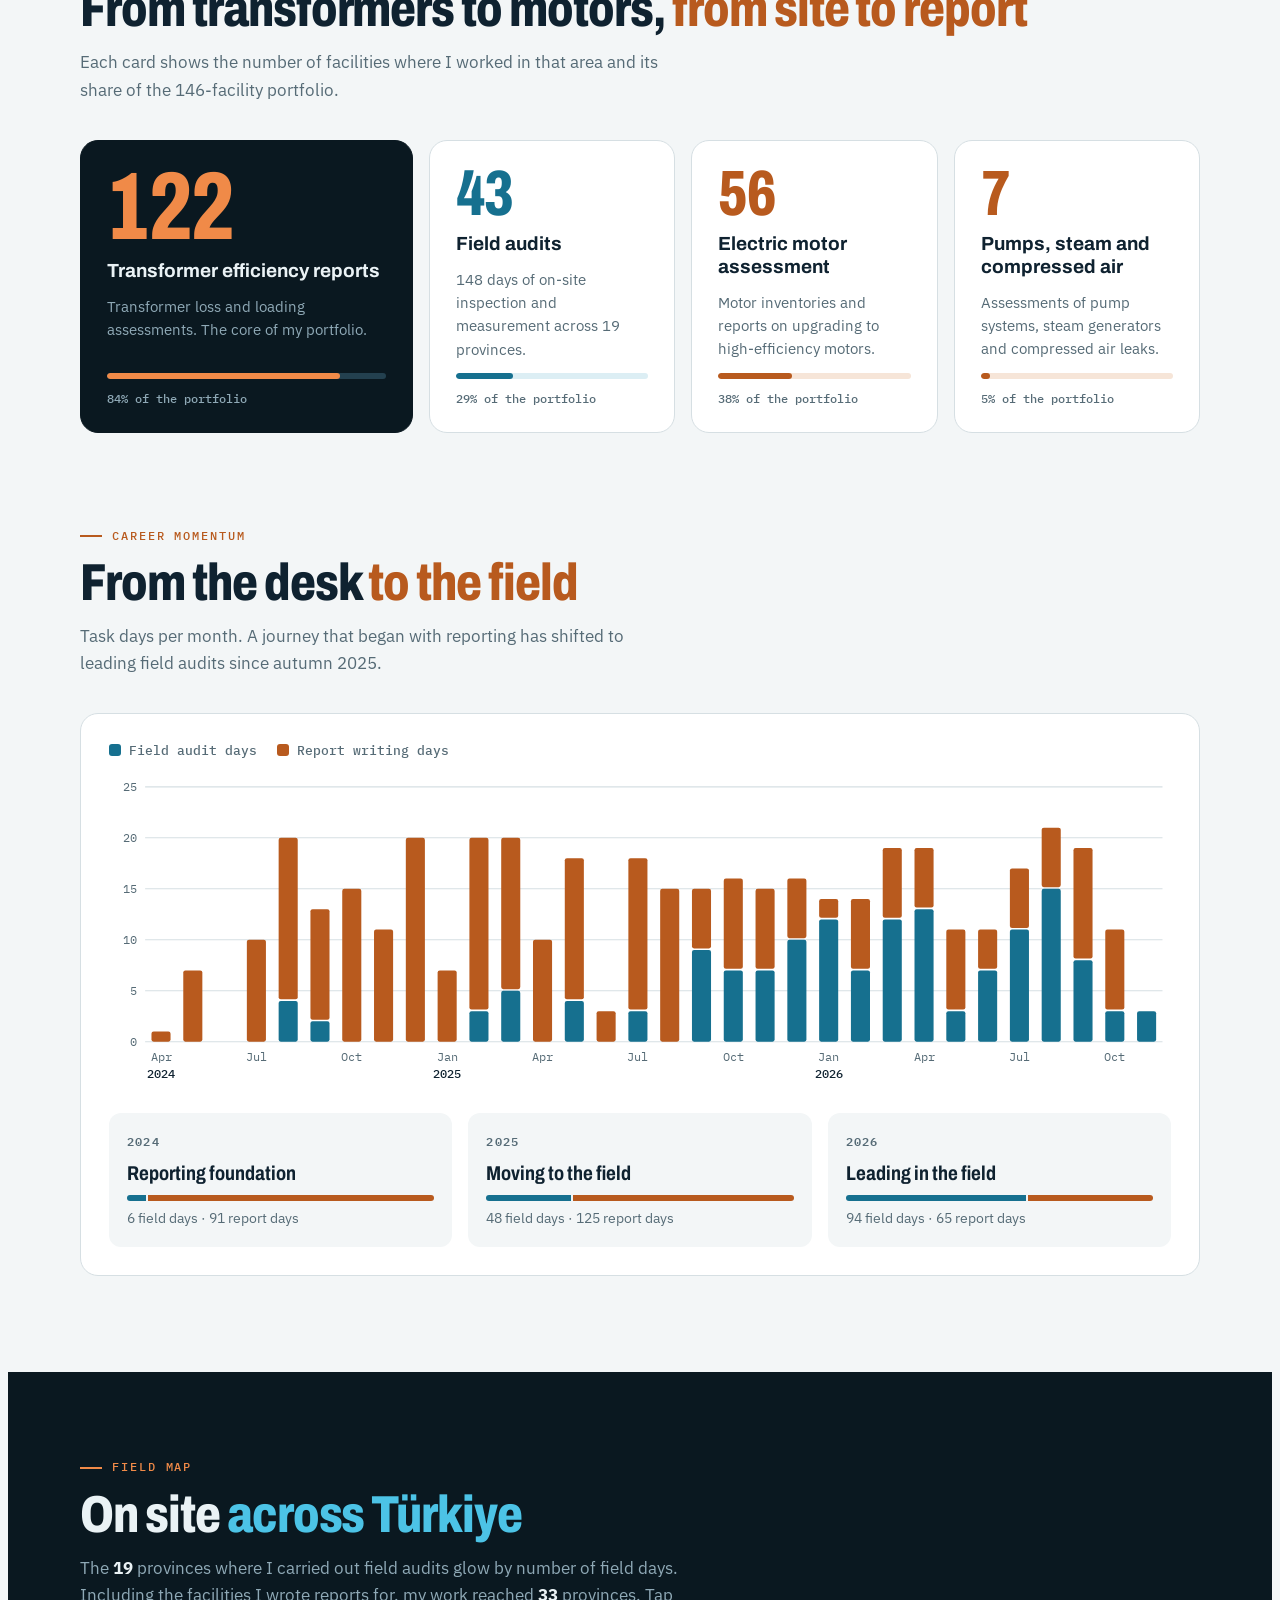
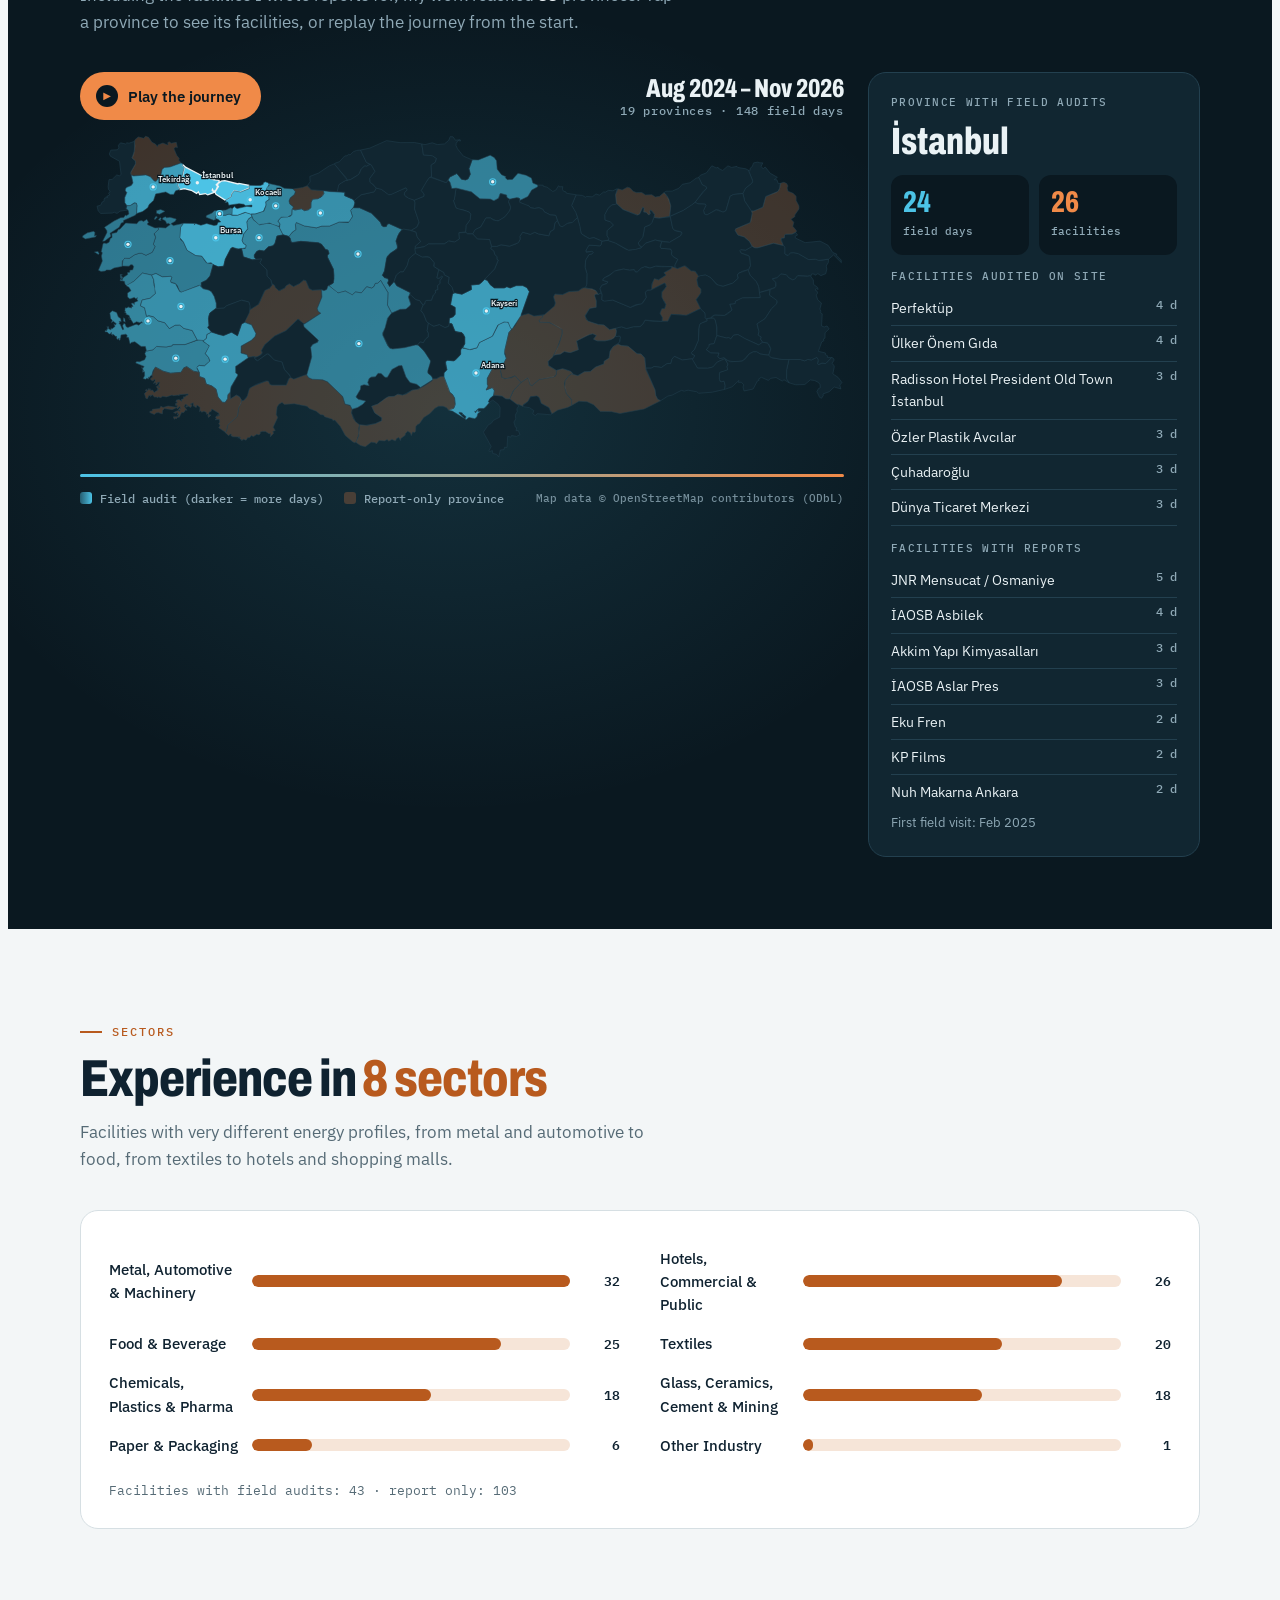
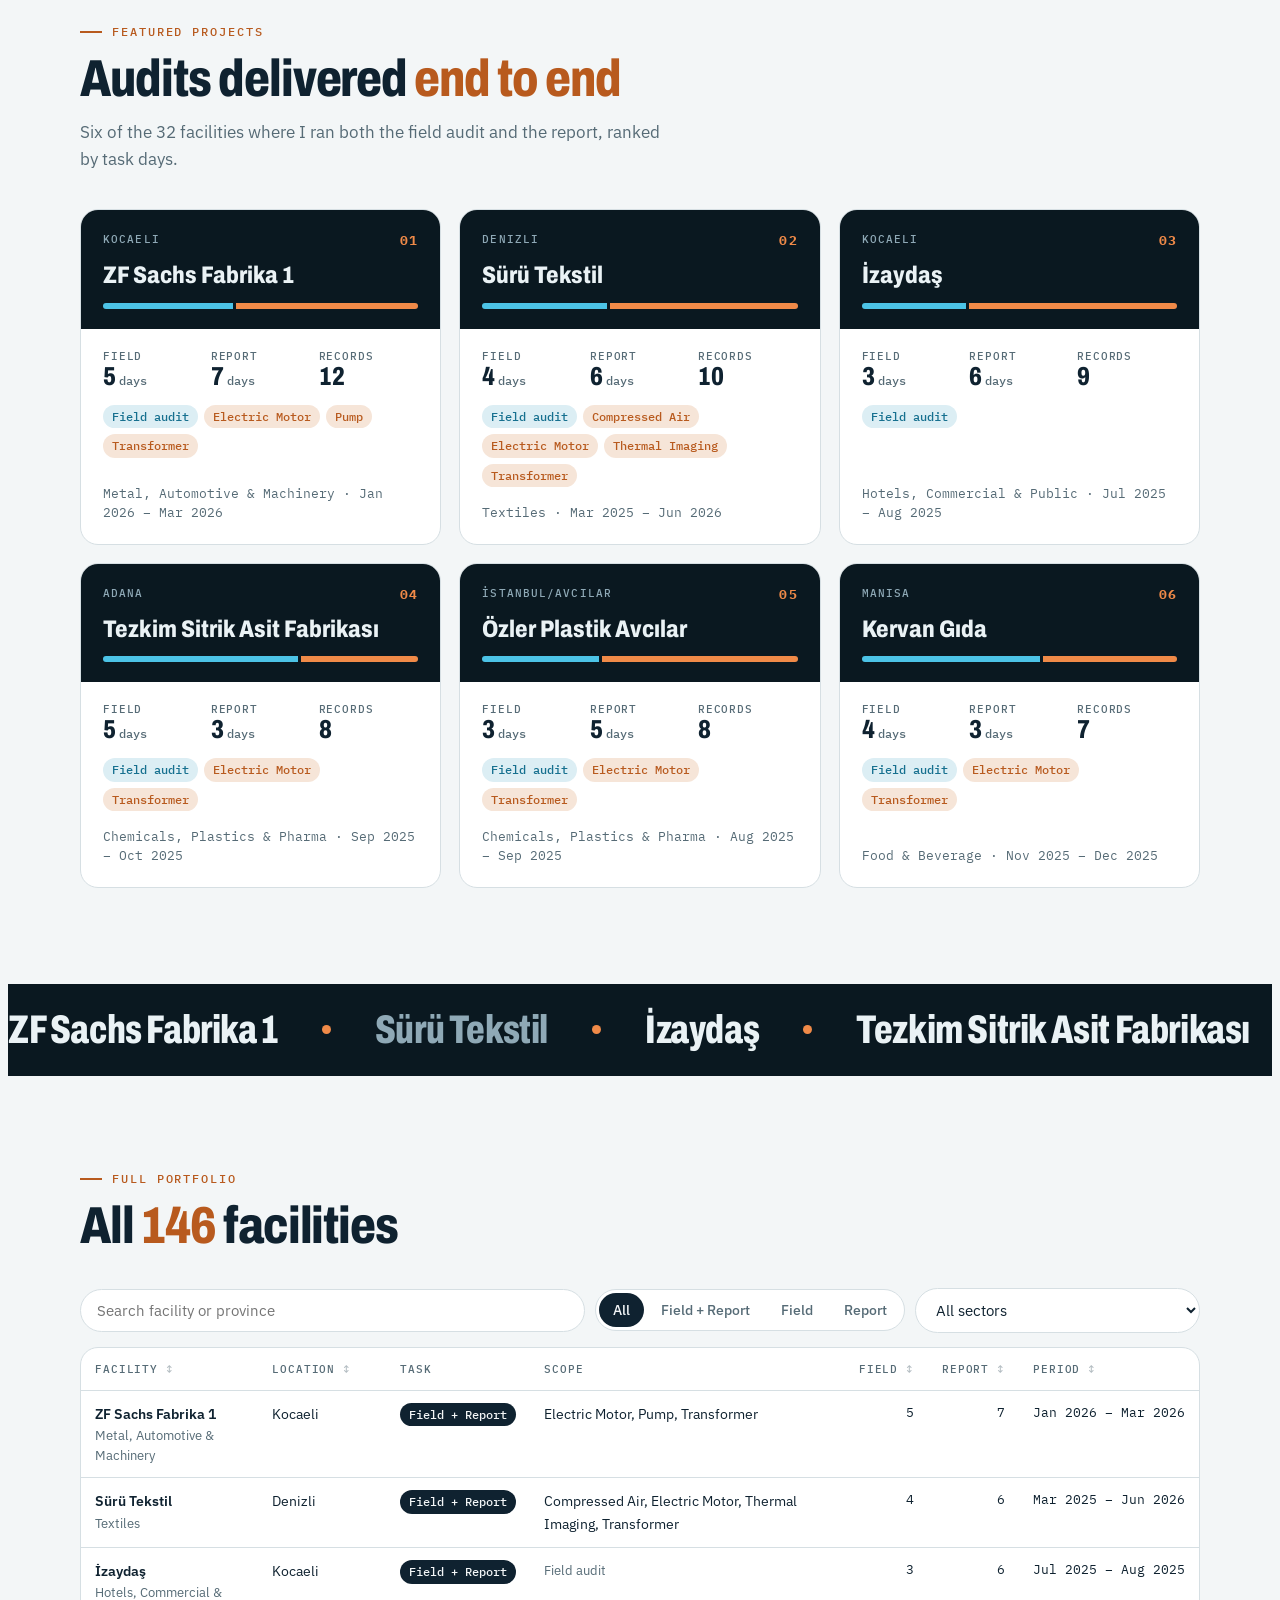
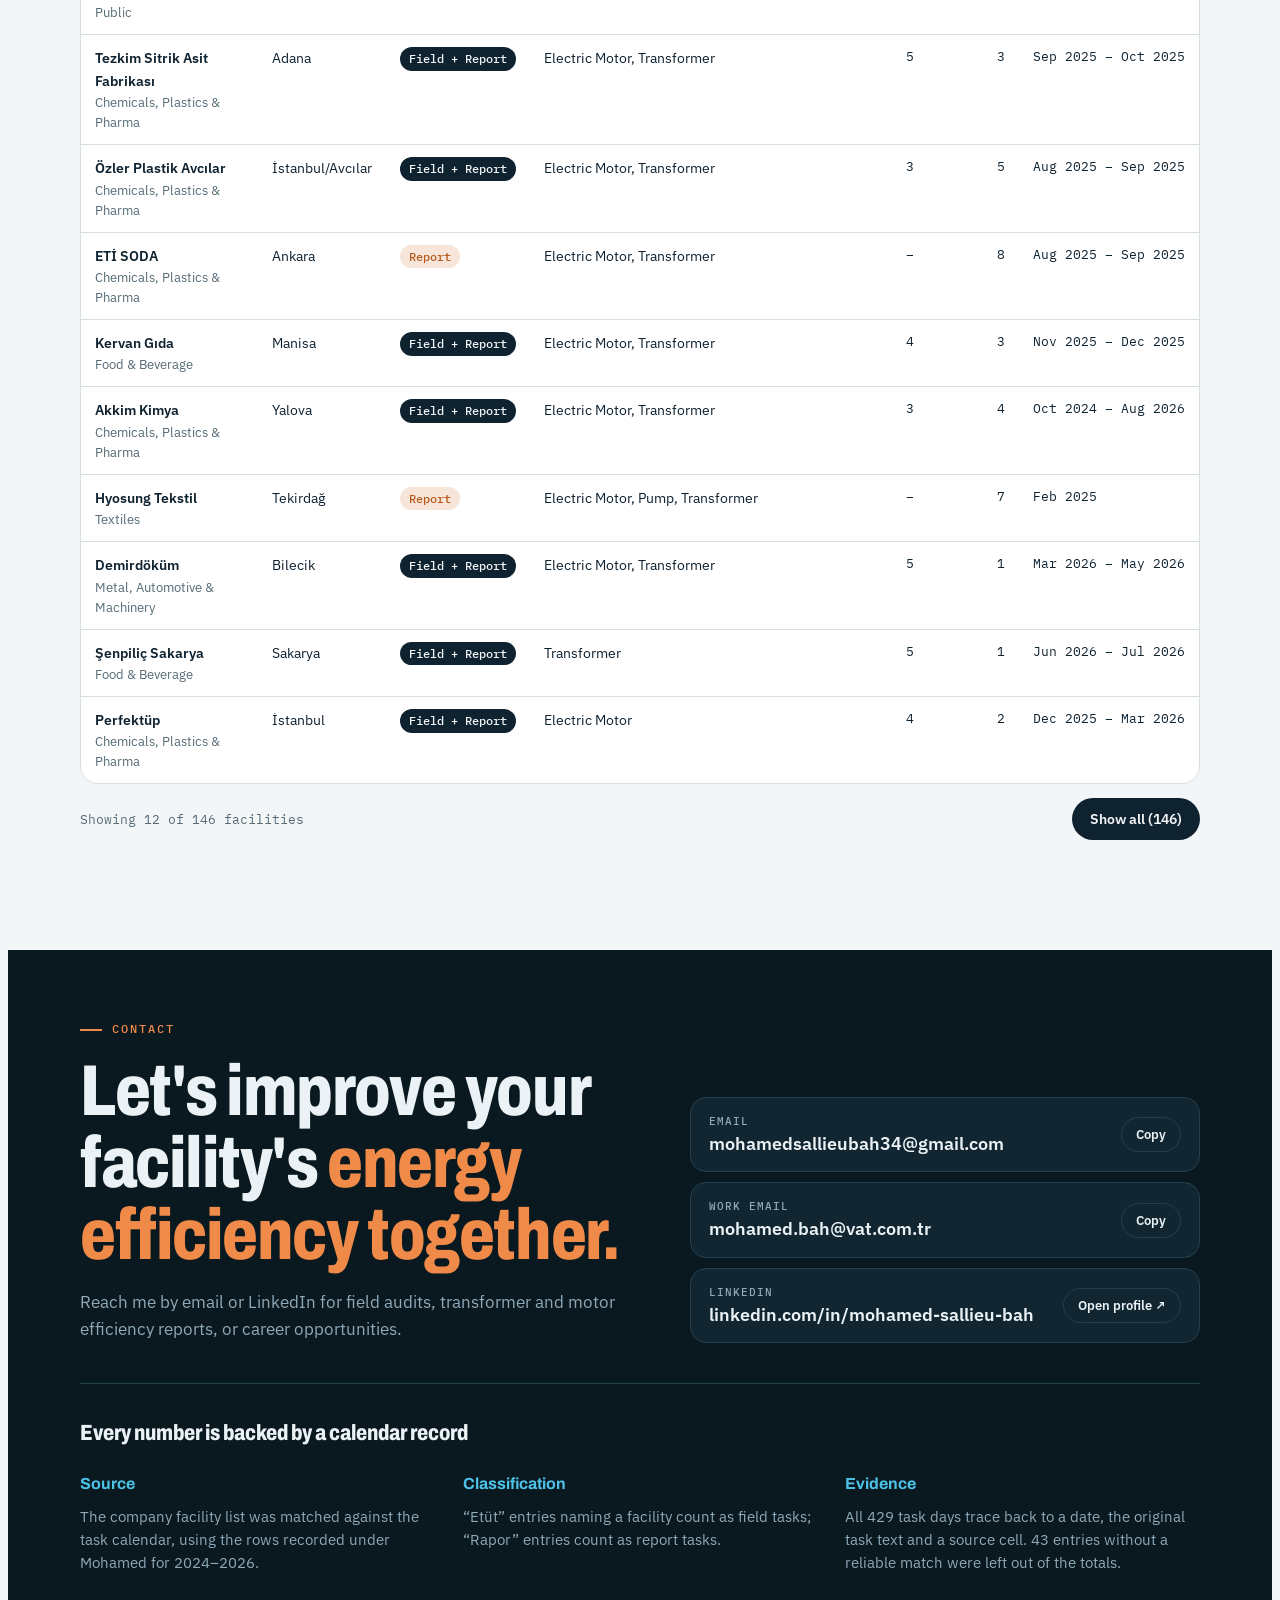
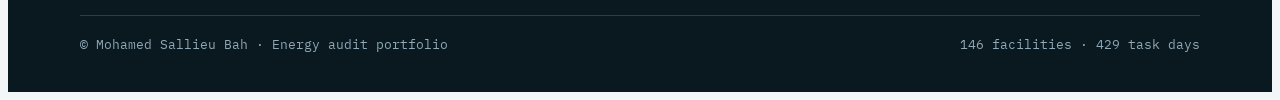
==== commit f75bda48: "İngilizce sürüm ve dil düğmesi eklendi Menüdeki TR/EN düğmesiyle tüm site İngilizceye geçer. Dil ?la" ====
--- a/index.html
+++ b/index.html
@@ -12,6 +12,8 @@
 <meta property="og:image" content="https://sallieubah.github.io/Enerji-Et-t-Uzman-/assets/img/og.jpg">
 <meta property="og:url" content="https://sallieubah.github.io/Enerji-Et-t-Uzman-/">
 <meta name="twitter:card" content="summary_large_image">
+<link rel="alternate" hreflang="tr" href="https://sallieubah.github.io/Enerji-Et-t-Uzman-/?lang=tr">
+<link rel="alternate" hreflang="en" href="https://sallieubah.github.io/Enerji-Et-t-Uzman-/?lang=en">
 <link rel="icon" href="data:image/svg+xml,%3Csvg xmlns='http://www.w3.org/2000/svg' viewBox='0 0 64 64'%3E%3Crect width='64' height='64' rx='14' fill='%230A1820'/%3E%3Cpath d='M36 8 18 36h12l-4 20 20-30H34z' fill='%23F08A48'/%3E%3C/svg%3E">
 <link rel="preconnect" href="https://fonts.googleapis.com">
 <link rel="preconnect" href="https://fonts.gstatic.com" crossorigin>
@@ -19,30 +21,31 @@
 <link rel="stylesheet" href="assets/css/style.css">
 </head>
 <body>
-<nav class="band nav" aria-label="Ana menü"><div class="in">
+<nav class="band nav" aria-label="Ana menü" data-i18n-aria-label="a0"><div class="in">
  <a class="brand" href="#top">Mohamed<span>.</span></a>
  <ul>
-  <li class="hide-sm"><a class="l" href="#uzmanlik">Uzmanlık</a></li>
-  <li class="hide-sm"><a class="l" href="#kariyer">Kariyer</a></li>
-  <li><a class="l" href="#harita">Harita</a></li>
-  <li><a class="l" href="#projeler">Projeler</a></li>
-  <li class="hide-sm"><a class="l" href="#portfoy">Portföy</a></li>
-  <li><a class="l cta-l" href="#iletisim">İletişim</a></li>
+  <li class="hide-sm"><a class="l" href="#uzmanlik" data-i18n="nav.exp">Uzmanlık</a></li>
+  <li class="hide-sm"><a class="l" href="#kariyer" data-i18n="nav.car">Kariyer</a></li>
+  <li><a class="l" href="#harita" data-i18n="nav.map">Harita</a></li>
+  <li><a class="l" href="#projeler" data-i18n="nav.prj">Projeler</a></li>
+  <li class="hide-sm"><a class="l" href="#portfoy" data-i18n="nav.pf">Portföy</a></li>
+  <li><button type="button" class="lang" id="lang" aria-label="Switch to English">EN</button></li>
+  <li><a class="l cta-l" href="#iletisim" data-i18n="nav.ct">İletişim</a></li>
  </ul>
 </div></nav>
 <header class="band hero" id="top">
  <div class="in">
   <div class="hero-grid">
    <div class="hero-txt">
-    <p class="eyebrow"><span>Enerji verimliliği · Portföy <span id="period"></span></span></p>
+    <p class="eyebrow" data-i18n="hero.eb"><span>Enerji verimliliği · Portföy <span id="period"></span></span></p>
     <h1>Mohamed <span class="l2">Sallieu Bah<span class="dot">.</span></span></h1>
-    <p class="role">Sahada ölçen, <span>raporla karar verdiren</span> enerji etüt uzmanı</p>
+    <p class="role" data-i18n="hero.role">Sahada ölçen, <span>raporla karar verdiren</span> enerji etüt uzmanı</p>
     <p class="lede" id="lede"></p>
-    <div class="cta"><a class="btn pri" href="#iletisim">İletişime geç →</a><a class="btn sec2" href="#projeler">Öne çıkan projeler</a></div>
+    <div class="cta"><a class="btn pri" href="#iletisim" data-i18n="hero.cta1">İletişime geç →</a><a class="btn sec2" href="#projeler" data-i18n="hero.cta2">Öne çıkan projeler</a></div>
    </div>
    <figure class="portrait">
     <img src="assets/img/mohamed.jpg" alt="Mohamed Sallieu Bah" width="900" height="1125" fetchpriority="high">
-    <figcaption class="badge"><b id="badgeN">146</b><span>tesiste enerji<br>verimliliği çalışması</span></figcaption>
+    <figcaption class="badge" data-i18n="hero.badge"><b id="badgeN">146</b><span>tesiste enerji<br>verimliliği çalışması</span></figcaption>
    </figure>
   </div>
   <div class="tags" id="tags"></div>
@@ -53,21 +56,21 @@
 
 <main>
 <section class="band sec"><div class="in">
- <div class="shead"><p class="eyebrow">Neden benimle</p><h2>Ölçümden rapora, <em>tek elden</em></h2></div>
+ <div class="shead"><p class="eyebrow" data-i18n="why.eb">Neden benimle</p><h2 data-i18n="why.h">Ölçümden rapora, <em>tek elden</em></h2></div>
  <div class="why" id="why"></div>
 </div></section>
 
 <section class="band sec" id="uzmanlik"><div class="in">
- <div class="shead"><p class="eyebrow">Uzmanlık alanları</p><h2>Trafodan motora, <em>sahadan rapora</em></h2>
-  <p class="lede">Her kart, o alanda görev yürüttüğüm tesis sayısını ve 146 tesislik portföy içindeki payını gösterir.</p></div>
+ <div class="shead"><p class="eyebrow" data-i18n="exp.eb">Uzmanlık alanları</p><h2 data-i18n="exp.h">Trafodan motora, <em>sahadan rapora</em></h2>
+  <p class="lede" data-i18n="exp.l">Her kart, o alanda görev yürüttüğüm tesis sayısını ve 146 tesislik portföy içindeki payını gösterir.</p></div>
  <div class="skills" id="skills"></div>
 </div></section>
 
 <section class="band sec" id="kariyer"><div class="in">
- <div class="shead"><p class="eyebrow">Kariyer ivmesi</p><h2>Masa başından <em>sahaya</em></h2>
-  <p class="lede">Aylık görev günleri. Raporlamayla başlayan yolculuk, 2025 sonbaharından itibaren saha etüdü liderliğine dönüşüyor.</p></div>
+ <div class="shead"><p class="eyebrow" data-i18n="car.eb">Kariyer ivmesi</p><h2 data-i18n="car.h">Masa başından <em>sahaya</em></h2>
+  <p class="lede" data-i18n="car.l">Aylık görev günleri. Raporlamayla başlayan yolculuk, 2025 sonbaharından itibaren saha etüdü liderliğine dönüşüyor.</p></div>
  <div class="panel">
-  <div class="legend"><span><i style="background:var(--field)"></i>Saha etüdü günü</span><span><i style="background:var(--copper)"></i>Rapor çalışma günü</span></div>
+  <div class="legend" data-i18n="car.lg"><span><i style="background:var(--field)"></i>Saha etüdü günü</span><span><i style="background:var(--copper)"></i>Rapor çalışma günü</span></div>
   <div class="chart" id="monthly"></div>
   <div class="phases" id="phases"></div>
  </div>
@@ -75,19 +78,19 @@
 
 <section class="band mapband" id="harita"><div class="in">
  <div class="shead">
-  <p class="eyebrow"><span>Saha haritası</span></p>
-  <h2>Türkiye'nin dört bir yanında <em>sahadayım</em></h2>
-  <p class="lede">Saha etüdü yaptığım <b id="mFieldN">19</b> il, saha gününe göre parlıyor. Rapor hazırladığım tesislerle birlikte toplam <b id="mAllN">33</b> ile dokundum. Bir ile dokunarak tesisleri görün ya da yolculuğu baştan izleyin.</p>
+  <p class="eyebrow" data-i18n="map.eb"><span>Saha haritası</span></p>
+  <h2 data-i18n="map.h">Türkiye'nin dört bir yanında <em>sahadayım</em></h2>
+  <p class="lede" data-i18n="map.l">Saha etüdü yaptığım <b id="mFieldN">19</b> il, saha gününe göre parlıyor. Rapor hazırladığım tesislerle birlikte toplam <b id="mAllN">33</b> ile dokundum. Bir ile dokunarak tesisleri görün ya da yolculuğu baştan izleyin.</p>
  </div>
  <div class="mapgrid">
   <div class="mapwrap">
    <div class="maptop">
-    <button type="button" class="play" id="play" aria-pressed="false"><span class="ico" aria-hidden="true">▶</span><span class="lbl">Yolculuğu oynat</span></button>
+    <button type="button" class="play" id="play" aria-pressed="false"><span class="ico" aria-hidden="true">▶</span><span class="lbl" data-i18n="map.play">Yolculuğu oynat</span></button>
     <div class="clock" aria-live="polite"><b id="mDate">Ağu 2024 – Kas 2026</b><span id="mCount">19 il · 148 saha günü</span></div>
    </div>
-   <svg class="map" id="map" role="group" aria-label="Türkiye saha etüdü haritası"></svg>
+   <svg class="map" id="map" role="group" aria-label="Türkiye saha etüdü haritası" data-i18n-aria-label="a1"></svg>
    <div class="progress"><i id="mProg"></i></div>
-   <div class="mlegend">
+   <div class="mlegend" data-i18n="map.lg">
     <span><i class="lg-f"></i>Saha etüdü (renk koyulaştıkça daha çok gün)</span>
     <span><i class="lg-r"></i>Yalnız rapor hazırlanan il</span>
     <span class="src">Harita verisi © OpenStreetMap katkıda bulunanlar (ODbL)</span>
@@ -98,39 +101,39 @@
 </div></section>
 
 <section class="band sec"><div class="in">
- <div class="shead"><p class="eyebrow">Sektörler</p><h2><em>8 sektörde</em> deneyim</h2>
-  <p class="lede">Metal ve otomotivden gıdaya, tekstilden otel ve alışveriş merkezlerine kadar farklı enerji profillerine sahip tesisler.</p></div>
+ <div class="shead"><p class="eyebrow" data-i18n="sec.eb">Sektörler</p><h2 data-i18n="sec.h"><em>8 sektörde</em> deneyim</h2>
+  <p class="lede" data-i18n="sec.l">Metal ve otomotivden gıdaya, tekstilden otel ve alışveriş merkezlerine kadar farklı enerji profillerine sahip tesisler.</p></div>
  <div class="panel"><div class="rows cols2" id="sectors"></div></div>
 </div></section>
 
 <section class="band sec" id="projeler"><div class="in">
- <div class="shead"><p class="eyebrow">Öne çıkan projeler</p><h2>Uçtan uca <em>yürütülen</em> etütler</h2>
-  <p class="lede">Saha etüdü ve raporu birlikte yürüttüğüm 32 tesisten, en fazla görev gününe sahip altısı.</p></div>
+ <div class="shead"><p class="eyebrow" data-i18n="prj.eb">Öne çıkan projeler</p><h2 data-i18n="prj.h">Uçtan uca <em>yürütülen</em> etütler</h2>
+  <p class="lede" data-i18n="prj.l">Saha etüdü ve raporu birlikte yürüttüğüm 32 tesisten, en fazla görev gününe sahip altısı.</p></div>
  <div class="cards" id="cards"></div>
 </div></section>
 
-<div class="marquee" aria-label="Çalışılan tesislerden bazıları"><div class="track" id="track"></div></div>
+<div class="marquee" aria-label="Çalışılan tesislerden bazıları" data-i18n-aria-label="a2"><div class="track" id="track"></div></div>
 
 <section class="band sec" id="portfoy"><div class="in">
- <div class="shead"><p class="eyebrow">Tam portföy</p><h2><em>146</em> tesisin tamamı</h2></div>
+ <div class="shead"><p class="eyebrow" data-i18n="pf.eb">Tam portföy</p><h2 data-i18n="pf.h"><em>146</em> tesisin tamamı</h2></div>
  <div class="tools">
-  <input id="q" type="search" placeholder="Tesis veya il ara" aria-label="Tesis veya il ara">
-  <div class="seg" id="seg" role="group" aria-label="Görev türü">
-   <button type="button" data-v="" aria-pressed="true">Tümü</button>
-   <button type="button" data-v="Saha Etüdü + Rapor" aria-pressed="false">Saha + Rapor</button>
-   <button type="button" data-v="Saha Etüdü" aria-pressed="false">Saha</button>
-   <button type="button" data-v="Rapor" aria-pressed="false">Rapor</button>
+  <input id="q" type="search" placeholder="Tesis veya il ara" data-i18n-placeholder="a5" aria-label="Tesis veya il ara" data-i18n-aria-label="a6">
+  <div class="seg" id="seg" role="group" aria-label="Görev türü" data-i18n-aria-label="a3">
+   <button type="button" data-v="" aria-pressed="true" data-i18n="pf.all">Tümü</button>
+   <button type="button" data-v="Saha Etüdü + Rapor" aria-pressed="false" data-i18n="pf.both">Saha + Rapor</button>
+   <button type="button" data-v="Saha Etüdü" aria-pressed="false" data-i18n="pf.f">Saha</button>
+   <button type="button" data-v="Rapor" aria-pressed="false" data-i18n="pf.r">Rapor</button>
   </div>
-  <select id="sec" aria-label="Sektör"><option value="">Tüm sektörler</option></select>
+  <select id="sec" aria-label="Sektör" data-i18n-aria-label="a4"><option value="" data-i18n="pf.allsec">Tüm sektörler</option></select>
  </div>
  <div class="tbl"><table>
   <thead><tr>
-   <th><button type="button" data-k="n">Tesis</button></th>
-   <th><button type="button" data-k="c">Konum</button></th>
-   <th>Görev</th><th>Kapsam</th>
-   <th class="n"><button type="button" data-k="s">Saha</button></th>
-   <th class="n"><button type="button" data-k="r">Rapor</button></th>
-   <th><button type="button" data-k="a">Dönem</button></th>
+   <th><button type="button" data-k="n" data-i18n="th.n">Tesis</button></th>
+   <th><button type="button" data-k="c" data-i18n="th.c">Konum</button></th>
+   <th data-i18n="th.t">Görev</th><th data-i18n="th.sc">Kapsam</th>
+   <th class="n"><button type="button" data-k="s" data-i18n="th.s">Saha</button></th>
+   <th class="n"><button type="button" data-k="r" data-i18n="th.r">Rapor</button></th>
+   <th><button type="button" data-k="a" data-i18n="th.a">Dönem</button></th>
   </tr></thead>
   <tbody id="tb"></tbody>
  </table></div>
@@ -141,41 +144,42 @@
 <section class="band closing" id="iletisim"><div class="in">
  <div class="contact">
   <div class="contact-txt">
-   <p class="eyebrow"><span>İletişim</span></p>
-   <h2>Tesisinizin enerji verimliliği için <em>birlikte çalışalım.</em></h2>
-   <p class="lede">Saha etüdü, trafo ve motor verimlilik raporları ya da kariyer fırsatları için bana e-posta veya LinkedIn üzerinden ulaşabilirsiniz.</p>
+   <p class="eyebrow" data-i18n="ct.eb"><span>İletişim</span></p>
+   <h2 data-i18n="ct.h">Tesisinizin enerji verimliliği için <em>birlikte çalışalım.</em></h2>
+   <p class="lede" data-i18n="ct.l">Saha etüdü, trafo ve motor verimlilik raporları ya da kariyer fırsatları için bana e-posta veya LinkedIn üzerinden ulaşabilirsiniz.</p>
   </div>
   <div class="contact-list">
    <div class="ci">
-    <span class="ci-k">E-posta</span>
+    <span class="ci-k" data-i18n="ct.m">E-posta</span>
     <a class="ci-v" href="mailto:mohamedsallieubah34@gmail.com">mohamedsallieubah34@gmail.com</a>
-    <button type="button" class="copy" data-copy="mohamedsallieubah34@gmail.com">Kopyala</button>
+    <button type="button" class="copy" data-i18n="ct.copy" data-copy="mohamedsallieubah34@gmail.com">Kopyala</button>
    </div>
    <div class="ci">
-    <span class="ci-k">Kurumsal e-posta</span>
+    <span class="ci-k" data-i18n="ct.wm">Kurumsal e-posta</span>
     <a class="ci-v" href="mailto:mohamed.bah@vat.com.tr">mohamed.bah@vat.com.tr</a>
-    <button type="button" class="copy" data-copy="mohamed.bah@vat.com.tr">Kopyala</button>
+    <button type="button" class="copy" data-i18n="ct.copy" data-copy="mohamed.bah@vat.com.tr">Kopyala</button>
    </div>
    <div class="ci">
     <span class="ci-k">LinkedIn</span>
     <a class="ci-v" href="https://www.linkedin.com/in/mohamed-sallieu-bah/" target="_blank" rel="noopener">linkedin.com/in/mohamed-sallieu-bah</a>
-    <a class="copy" href="https://www.linkedin.com/in/mohamed-sallieu-bah/" target="_blank" rel="noopener">Profili aç ↗</a>
+    <a class="copy" href="https://www.linkedin.com/in/mohamed-sallieu-bah/" target="_blank" rel="noopener" data-i18n="ct.li">Profili aç ↗</a>
    </div>
   </div>
  </div>
  <div class="method-wrap">
-  <h3 class="mh">Her rakam bir takvim kaydına dayanıyor</h3>
+  <h3 class="mh" data-i18n="m.h">Her rakam bir takvim kaydına dayanıyor</h3>
   <div class="method">
-   <div><h3>Kaynak</h3><p>İşletme ana listesi ile görev takvimi eşleştirildi. Takvimde Mohamed adına kayıtlı 2024–2026 satırları kullanıldı.</p></div>
-   <div><h3>Sınıflandırma</h3><p>Tesis adıyla birlikte geçen “Etüt” kayıtları saha görevi, “Rapor” kayıtları rapor görevi sayıldı.</p></div>
-   <div><h3>Kanıt</h3><p>429 görev günü tarih, özgün görev metni ve kaynak hücreyle izlenebilir. Güvenli eşleşmeyen 43 kayıt toplamlara dahil edilmedi.</p></div>
+   <div data-i18n="m.1"><h3>Kaynak</h3><p>İşletme ana listesi ile görev takvimi eşleştirildi. Takvimde Mohamed adına kayıtlı 2024–2026 satırları kullanıldı.</p></div>
+   <div data-i18n="m.2"><h3>Sınıflandırma</h3><p>Tesis adıyla birlikte geçen “Etüt” kayıtları saha görevi, “Rapor” kayıtları rapor görevi sayıldı.</p></div>
+   <div data-i18n="m.3"><h3>Kanıt</h3><p>429 görev günü tarih, özgün görev metni ve kaynak hücreyle izlenebilir. Güvenli eşleşmeyen 43 kayıt toplamlara dahil edilmedi.</p></div>
   </div>
  </div>
- <footer><span>© Mohamed Sallieu Bah · Enerji etüt portföyü</span><span id="foot"></span></footer>
+ <footer><span data-i18n="ft">© Mohamed Sallieu Bah · Enerji etüt portföyü</span><span id="foot"></span></footer>
 </div></section>
 <div class="tip" id="tip" hidden></div>
 <script src="data/portfoy.js"></script>
 <script src="data/turkiye.js"></script>
+<script src="assets/js/i18n.js"></script>
 <script src="assets/js/main.js"></script>
 </body>
 </html>
--- a/assets/css/style.css
+++ b/assets/css/style.css
@@ -336,3 +336,9 @@
 .rows.cols2{display:grid;grid-template-columns:1fr 1fr;column-gap:40px;margin-top:0}
 @media (max-width:900px){.mapgrid{grid-template-columns:minmax(0,1fr)}.rows.cols2{grid-template-columns:minmax(0,1fr)}}
 @media (max-width:560px){.mapband{padding-block:64px 56px}.clock{align-items:flex-start}.mlegend .src{margin-left:0}.map .lbl{display:none}}
+
+/* ===== Dil düğmesi ===== */
+.nav .lang{font:600 12px/1 var(--mono);letter-spacing:.08em;color:var(--night-ink);background:transparent;border:1px solid var(--night-line);border-radius:999px;padding:8px 11px;cursor:pointer;transition:border-color .2s,color .2s}
+.nav .lang:hover{border-color:var(--glow-2);color:var(--glow-2)}
+.nav .lang:focus-visible{outline:2px solid var(--glow-2);outline-offset:2px}
+.nav ul{align-items:center}
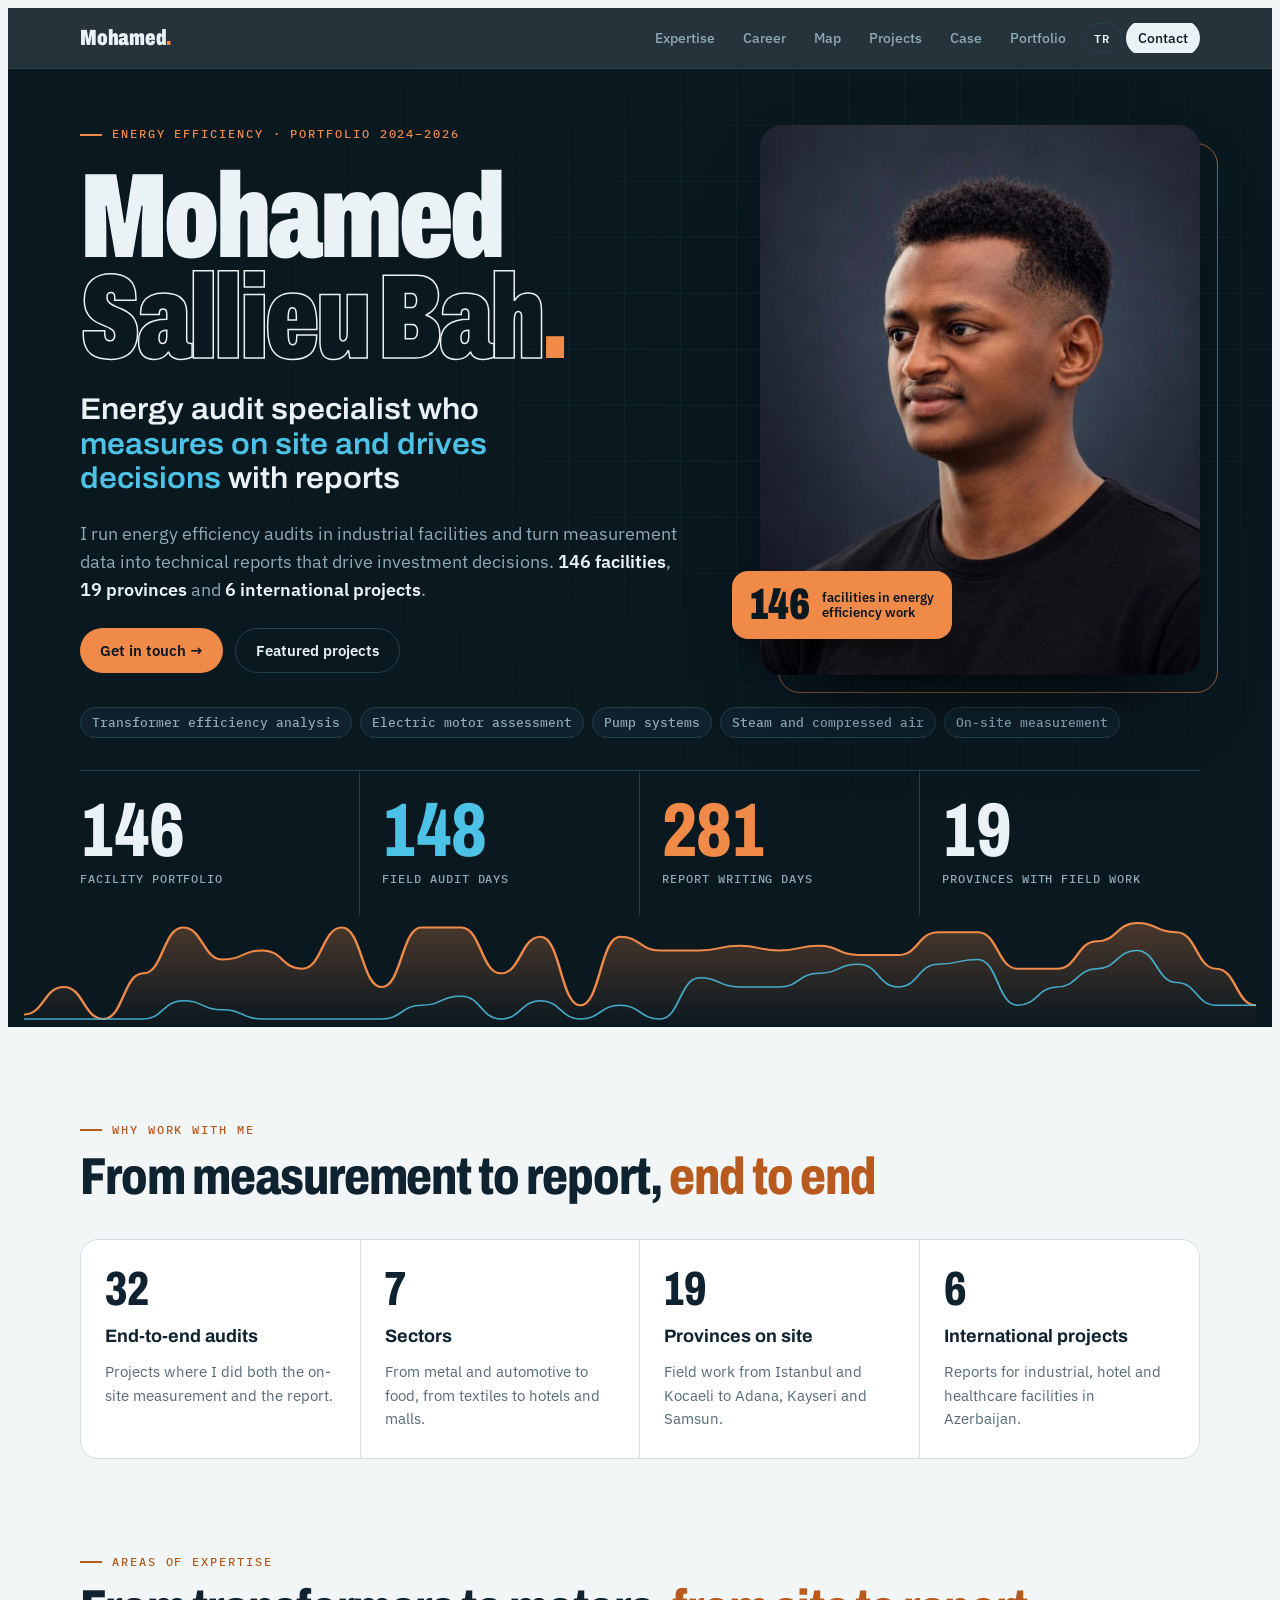
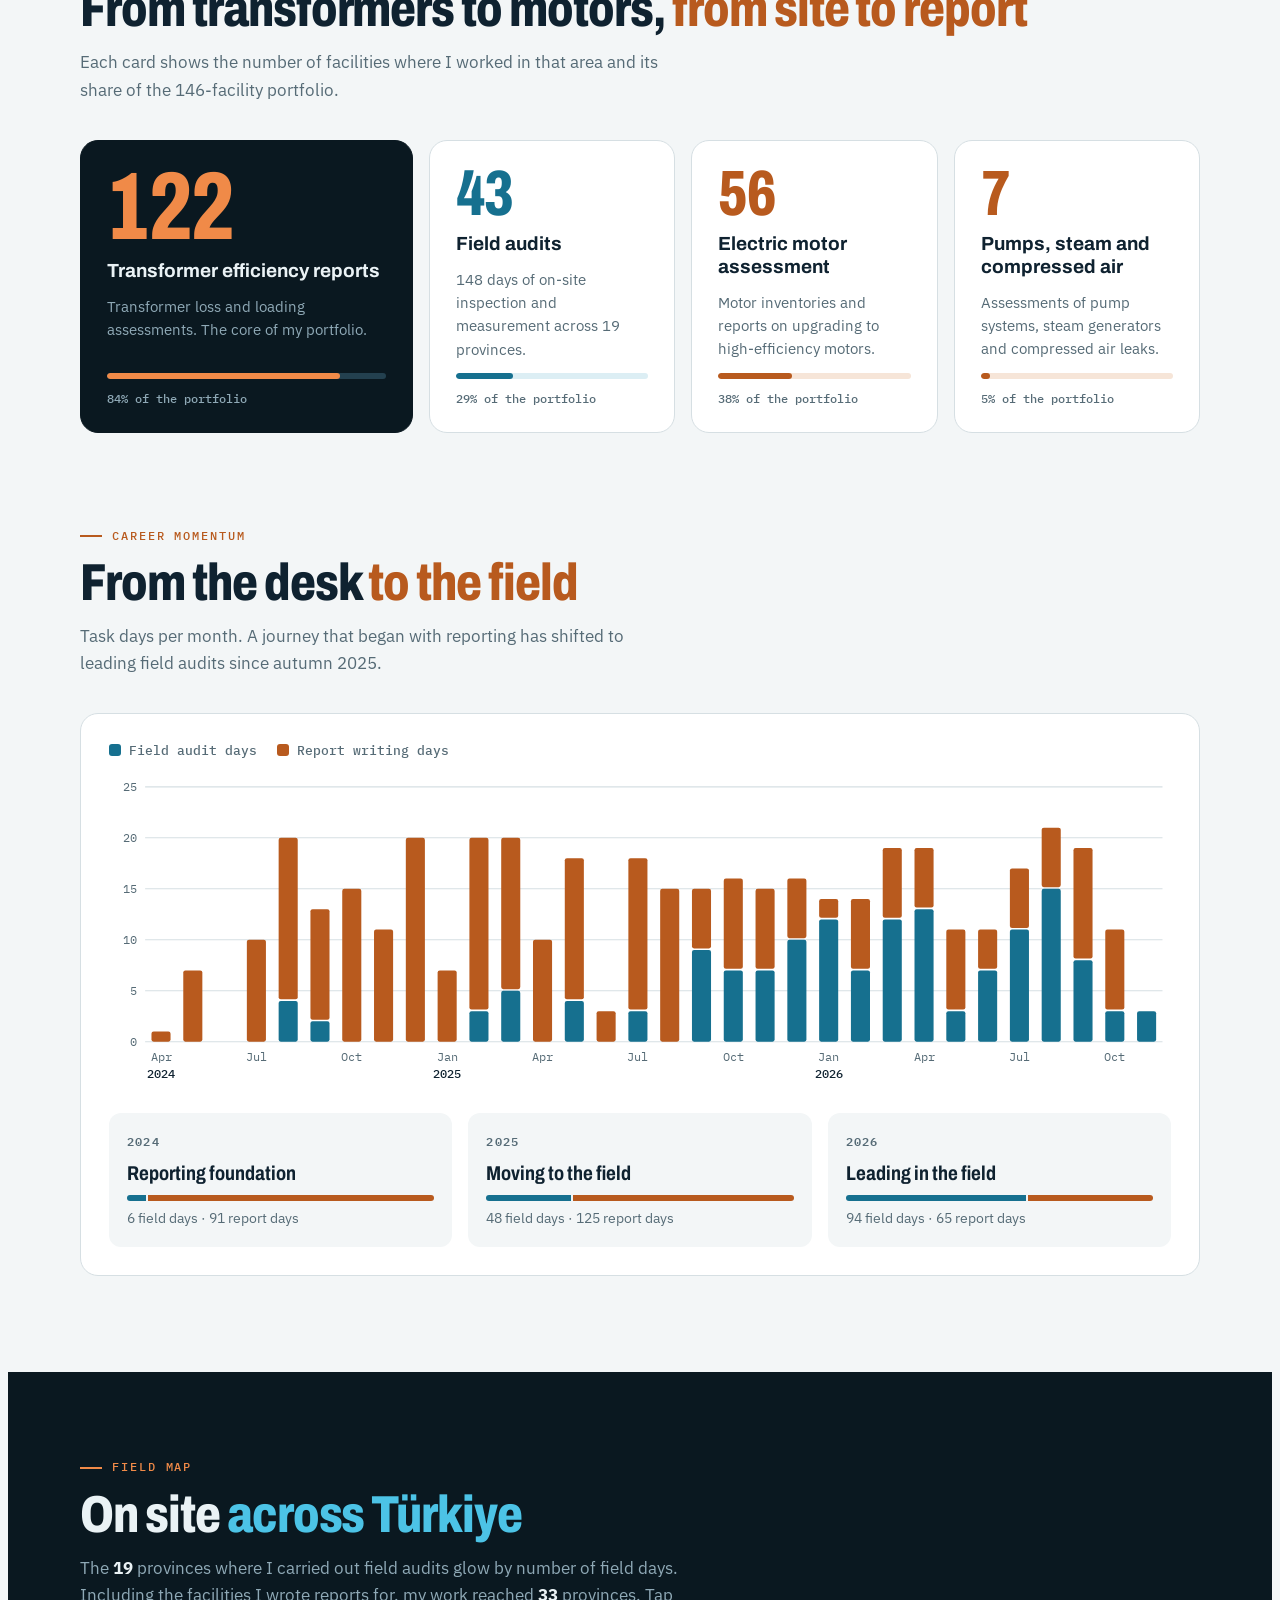
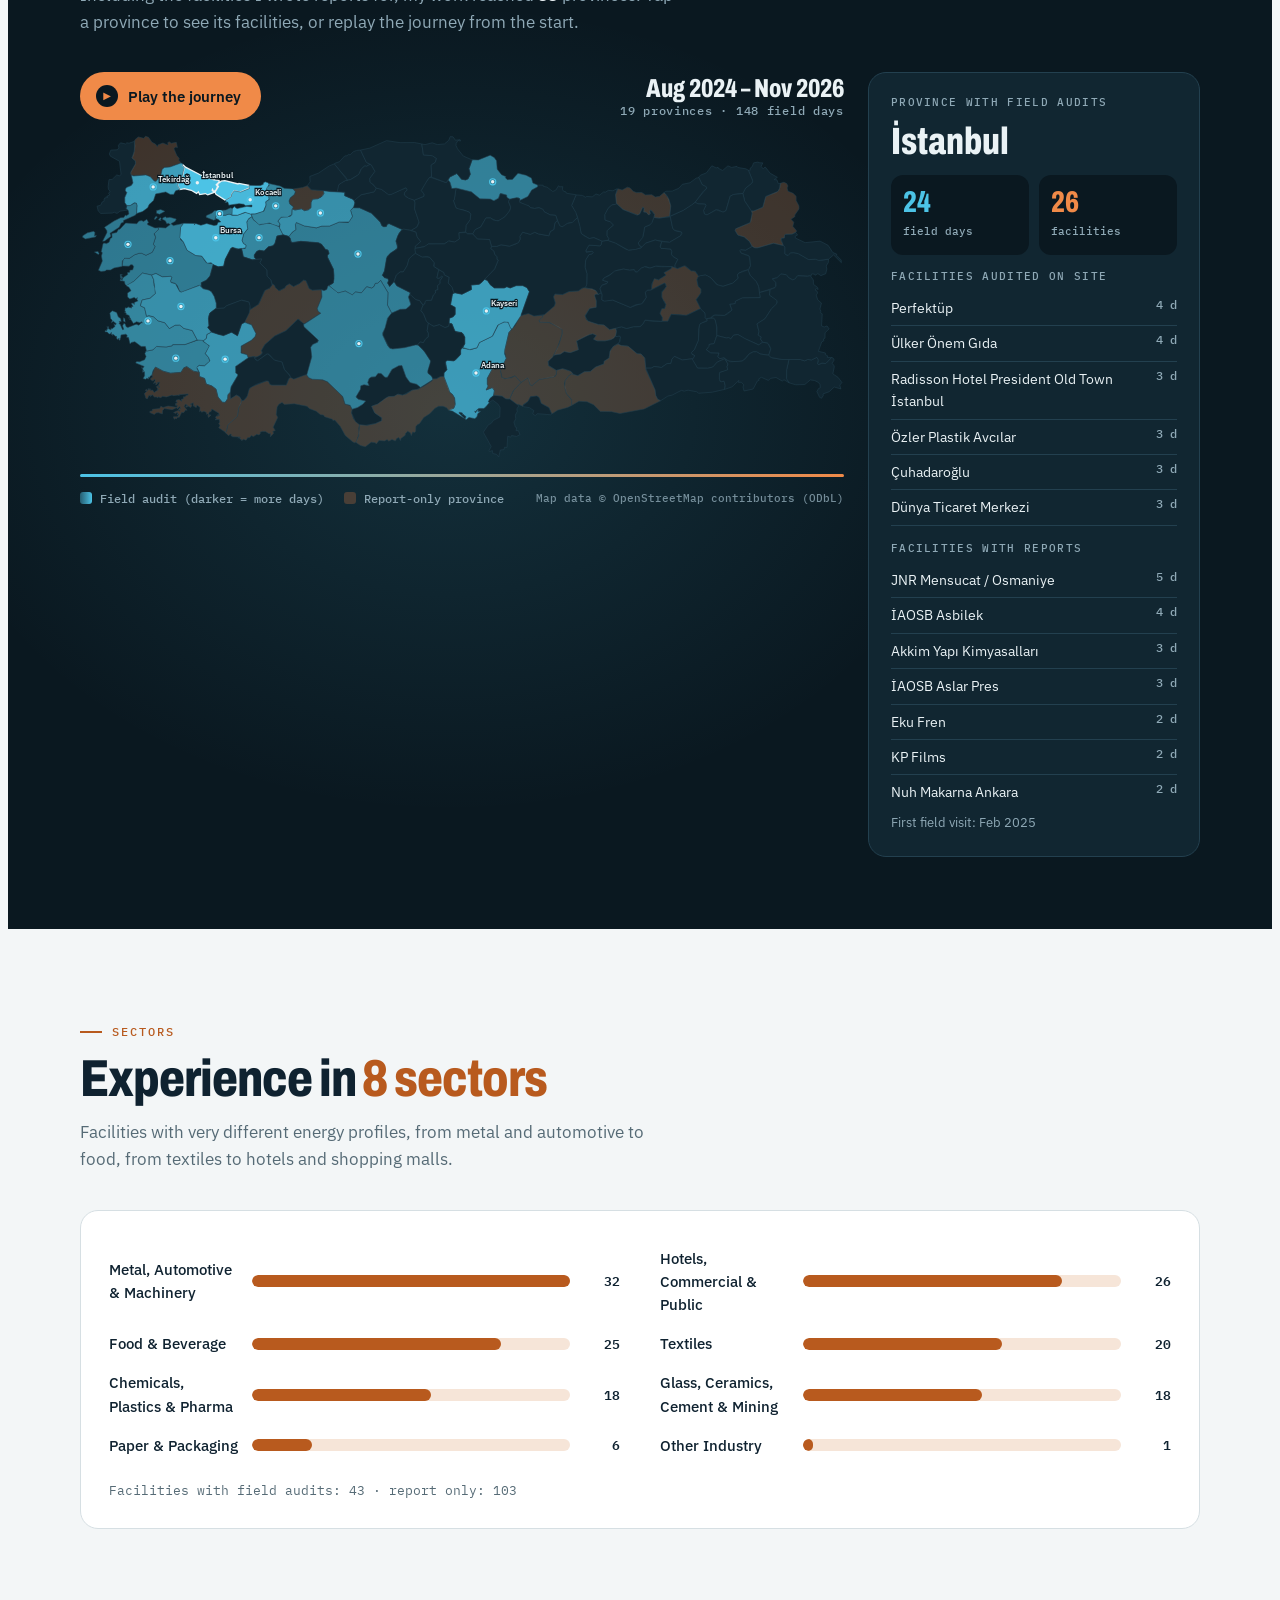
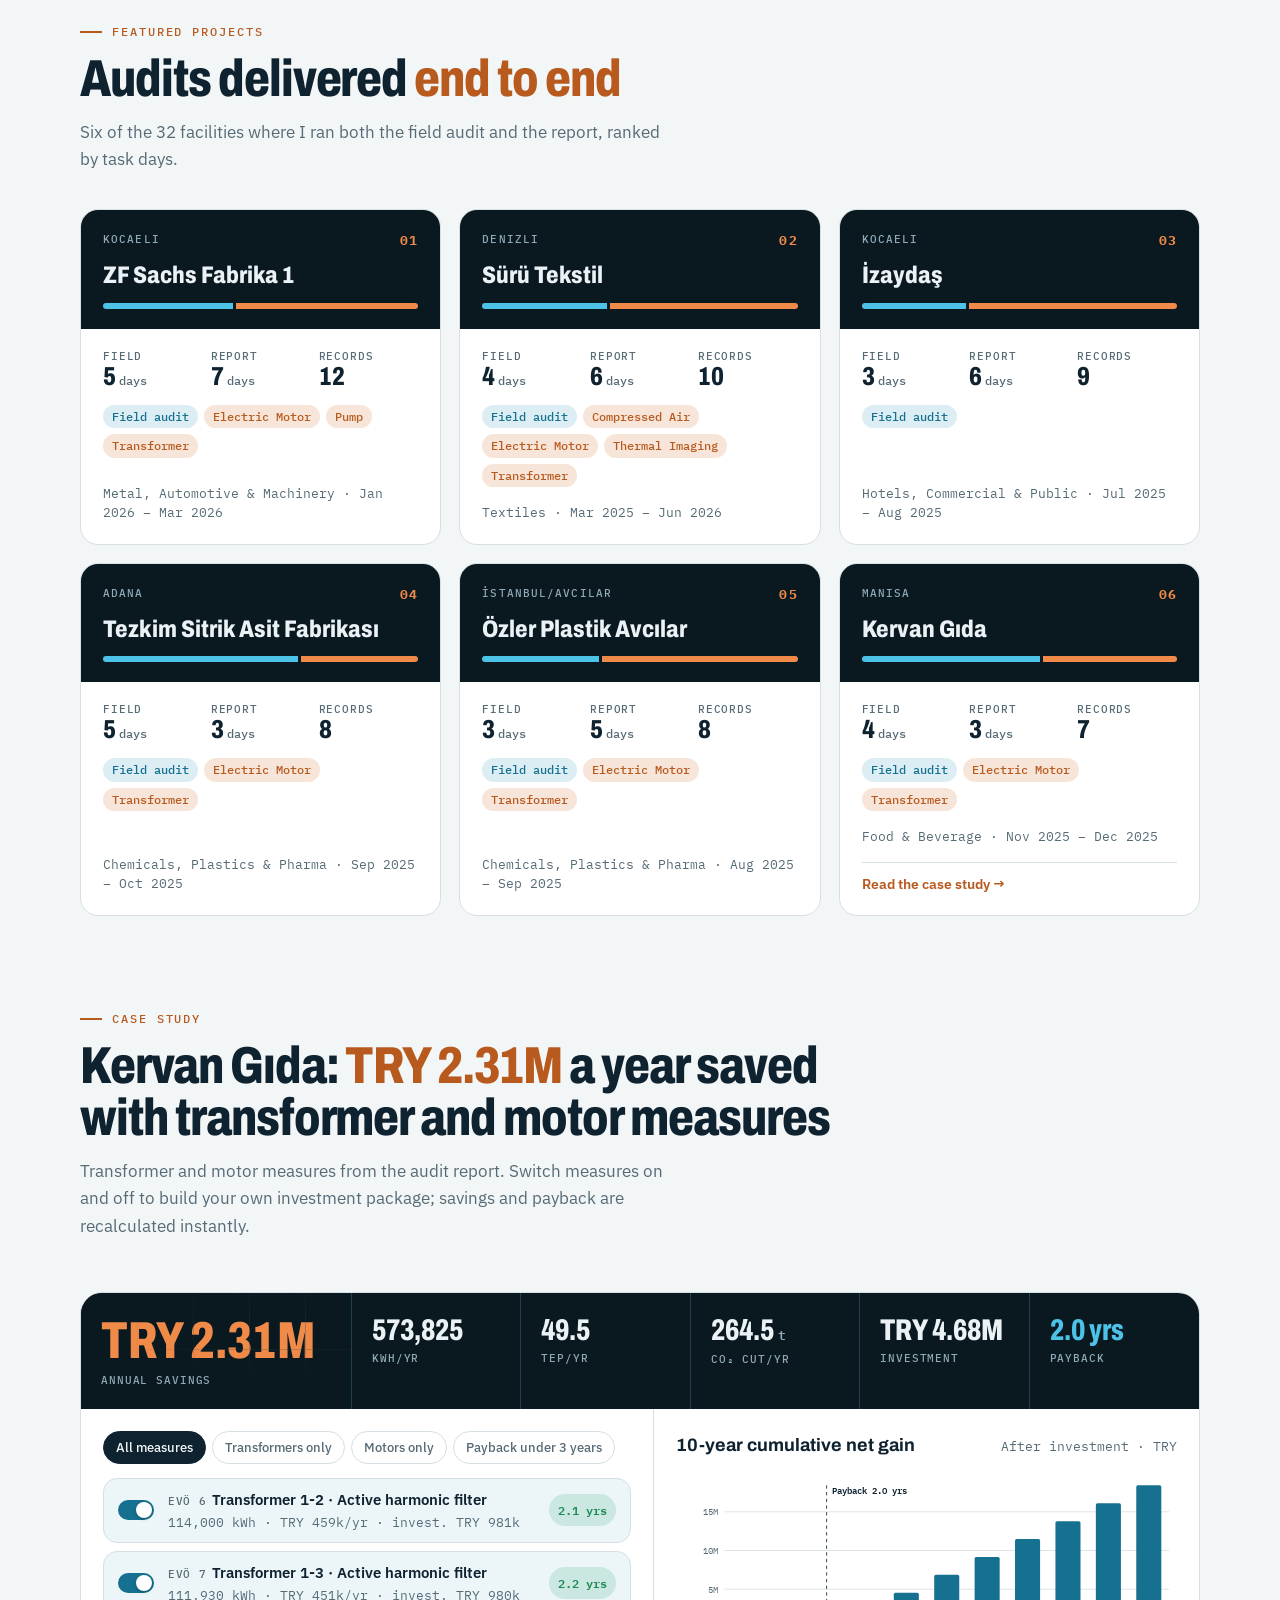
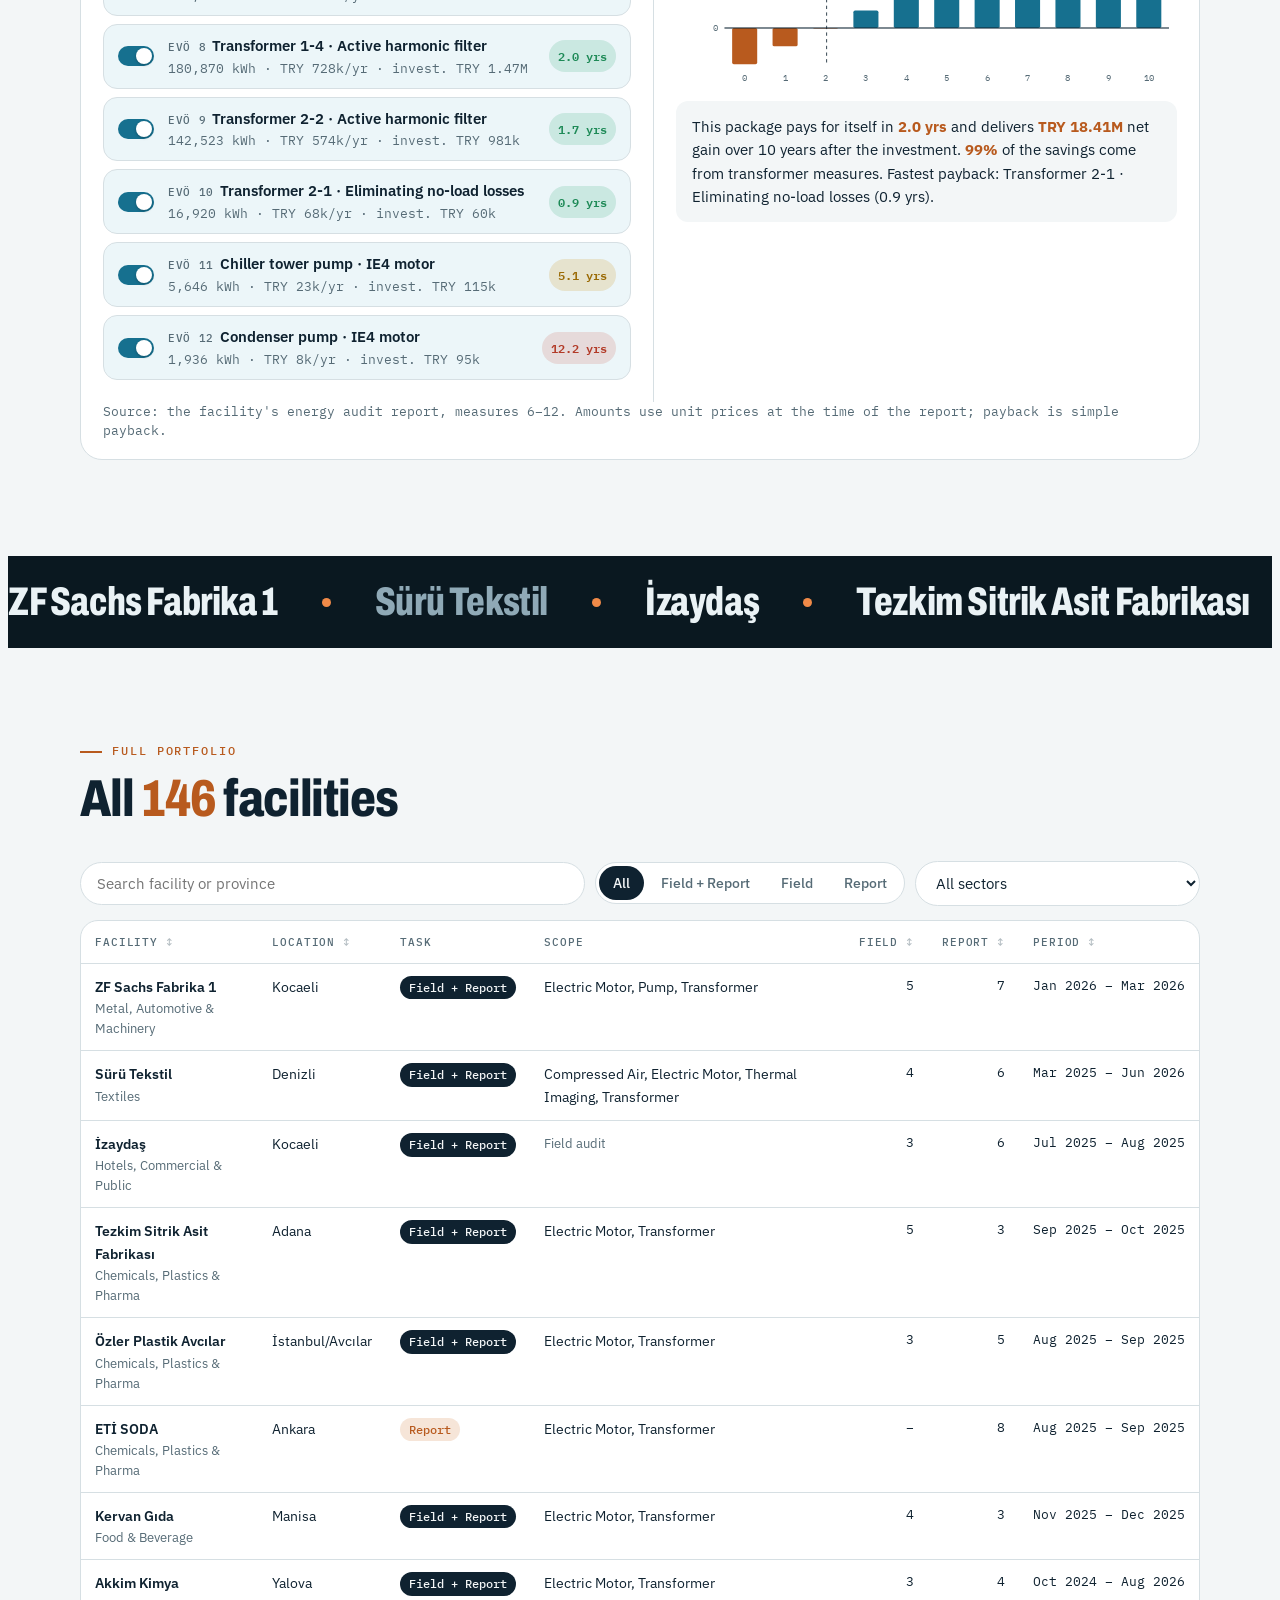
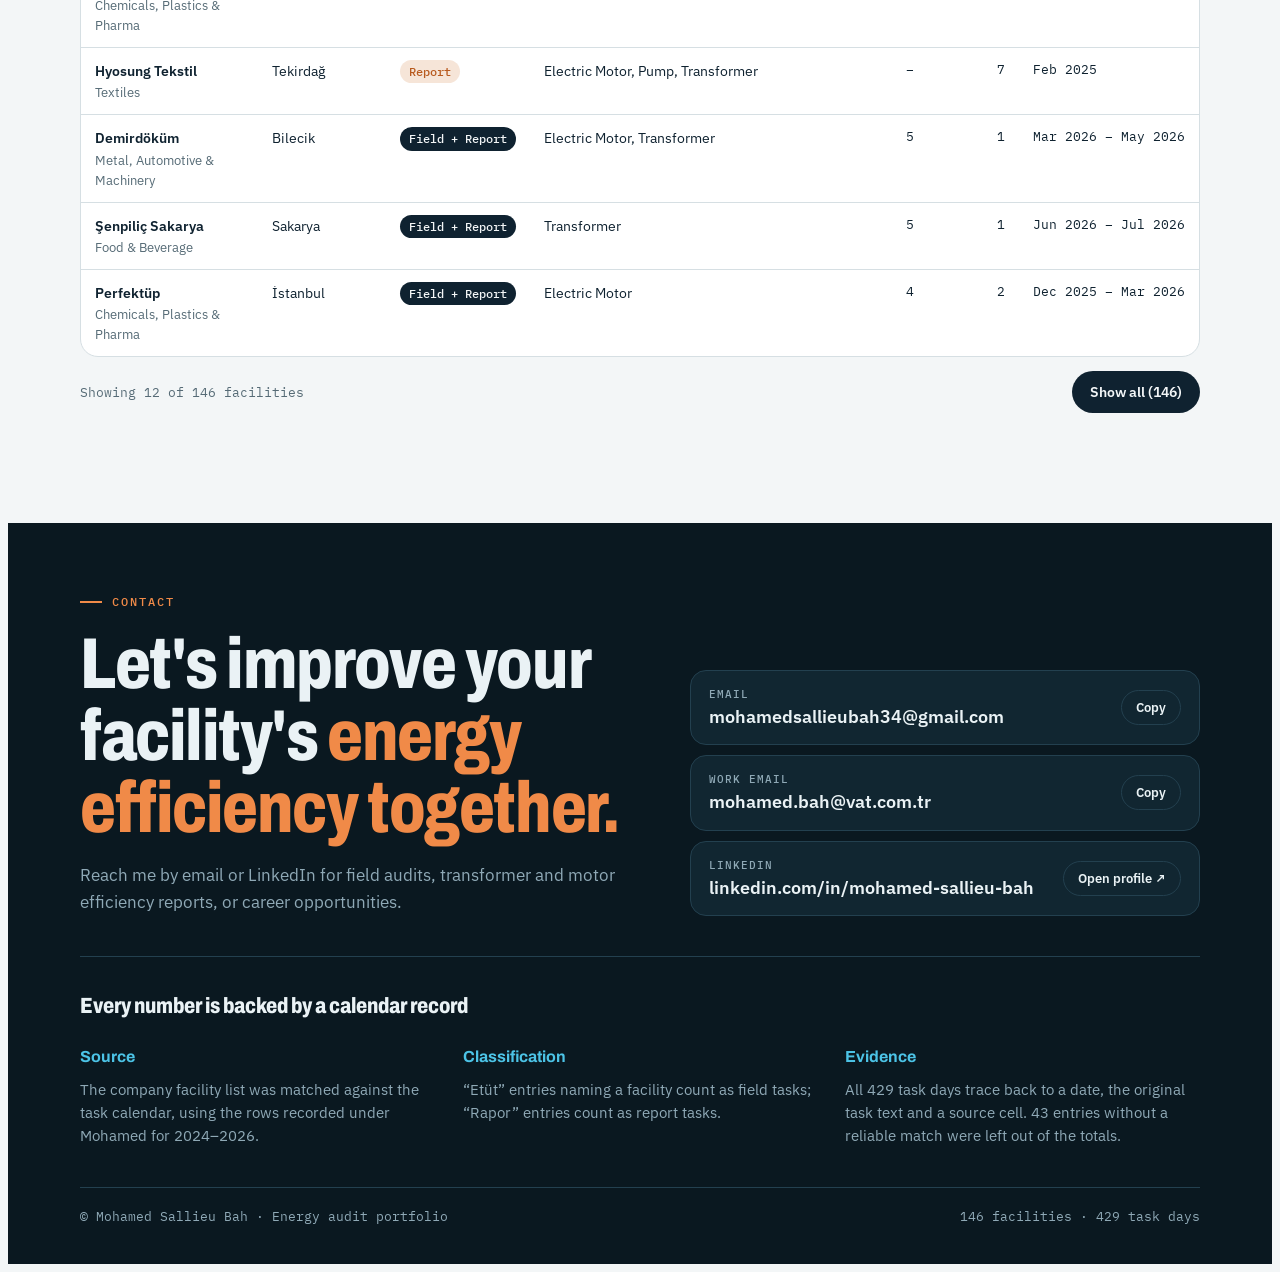
==== commit c4d91d25: "Kervan Gıda vaka çalışması eklendi Etüt raporundaki trafo ve motor önlemleri (EVÖ 6–12) etkileşimli " ====
--- a/index.html
+++ b/index.html
@@ -28,6 +28,7 @@
   <li class="hide-sm"><a class="l" href="#kariyer" data-i18n="nav.car">Kariyer</a></li>
   <li><a class="l" href="#harita" data-i18n="nav.map">Harita</a></li>
   <li><a class="l" href="#projeler" data-i18n="nav.prj">Projeler</a></li>
+  <li class="hide-sm"><a class="l" href="#vaka" data-i18n="nav.cs">Vaka</a></li>
   <li class="hide-sm"><a class="l" href="#portfoy" data-i18n="nav.pf">Portföy</a></li>
   <li><button type="button" class="lang" id="lang" aria-label="Switch to English">EN</button></li>
   <li><a class="l cta-l" href="#iletisim" data-i18n="nav.ct">İletişim</a></li>
@@ -112,6 +113,35 @@
  <div class="cards" id="cards"></div>
 </div></section>
 
+<section class="band sec" id="vaka"><div class="in">
+ <div class="shead">
+  <p class="eyebrow" data-i18n="cs.eb">Vaka çalışması</p>
+  <h2 id="csTitle"></h2>
+  <p class="lede" data-i18n="cs.l">Etüt raporundaki trafo ve motor önlemleri. Önlemleri açıp kapatarak kendi yatırım paketinizi kurun; tasarruf ve geri ödeme süresi anında yeniden hesaplanır.</p>
+ </div>
+ <div class="cs-tabs" id="csTabs" role="tablist" hidden></div>
+ <div class="cs">
+  <div class="cs-kpis" id="csKpis" aria-live="polite"></div>
+  <div class="cs-body">
+   <div class="cs-list">
+    <div class="cs-filter" role="group" aria-label="Önlem grubu" data-i18n-aria-label="a7">
+     <button type="button" data-g="all" aria-pressed="true" data-i18n="cs.all">Tüm önlemler</button>
+     <button type="button" data-g="Trafo" aria-pressed="false" data-i18n="cs.tr">Yalnız trafo</button>
+     <button type="button" data-g="Motor" aria-pressed="false" data-i18n="cs.mo">Yalnız motor</button>
+     <button type="button" data-g="fast" aria-pressed="false" data-i18n="cs.fast">3 yılda dönenler</button>
+    </div>
+    <ul id="csList"></ul>
+   </div>
+   <div class="cs-chart">
+    <div class="cs-ch-h"><h3 data-i18n="cs.ch">10 yıllık kümülatif net kazanç</h3><span class="note" data-i18n="cs.chn">Yatırım düşüldükten sonra · TL</span></div>
+    <div id="csChart"></div>
+    <p class="cs-insight" id="csInsight"></p>
+   </div>
+  </div>
+  <p class="note cs-src" data-i18n="cs.src">Kaynak: tesisin enerji etüt raporu, EVÖ 6–12. Tutarlar raporun hazırlandığı dönemin birim fiyatlarıyla hesaplanmıştır; geri ödeme basit geri ödeme süresidir.</p>
+ </div>
+</div></section>
+
 <div class="marquee" aria-label="Çalışılan tesislerden bazıları" data-i18n-aria-label="a2"><div class="track" id="track"></div></div>
 
 <section class="band sec" id="portfoy"><div class="in">
@@ -179,6 +209,7 @@
 <div class="tip" id="tip" hidden></div>
 <script src="data/portfoy.js"></script>
 <script src="data/turkiye.js"></script>
+<script src="data/vakalar.js"></script>
 <script src="assets/js/i18n.js"></script>
 <script src="assets/js/main.js"></script>
 </body>
--- a/assets/css/style.css
+++ b/assets/css/style.css
@@ -342,3 +342,62 @@
 .nav .lang:hover{border-color:var(--glow-2);color:var(--glow-2)}
 .nav .lang:focus-visible{outline:2px solid var(--glow-2);outline-offset:2px}
 .nav ul{align-items:center}
+
+/* ===== Vaka çalışması ===== */
+.cs-tabs{display:flex;gap:8px;flex-wrap:wrap;margin-bottom:16px}
+.cs-tabs button{font:600 14px var(--body);border:1px solid var(--line);background:var(--panel);color:var(--muted);border-radius:999px;padding:9px 16px;cursor:pointer}
+.cs-tabs button[aria-selected="true"]{background:var(--ink);color:var(--paper);border-color:var(--ink)}
+.cs{background:var(--panel);border:1px solid var(--line);border-radius:22px;overflow:hidden}
+.cs-kpis{display:grid;grid-template-columns:1.6fr repeat(5,minmax(0,1fr));background:var(--night);color:var(--night-ink)}
+.cs-kpis div{padding:22px 20px;border-right:1px solid var(--night-line);display:flex;flex-direction:column;gap:6px;min-width:0}
+.cs-kpis div:last-child{border-right:0}
+.cs-kpis b{font:800 30px/1 var(--display);font-stretch:72%;font-variant-numeric:tabular-nums;white-space:nowrap}
+.cs-kpis .hero b{font-size:52px;color:var(--glow)}
+.cs-kpis .pb b{color:var(--glow-2)}
+.cs-kpis span{font:500 11px/1.3 var(--mono);letter-spacing:.08em;text-transform:uppercase;color:var(--night-muted)}
+.cs-kpis b small{font:600 13px var(--mono);color:var(--night-muted);margin-left:4px;letter-spacing:0}
+.cs-body{display:grid;grid-template-columns:minmax(0,1.05fr) minmax(0,1fr);gap:0}
+.cs-list{padding:22px;border-right:1px solid var(--line);display:flex;flex-direction:column;gap:14px;min-width:0}
+.cs-filter{display:flex;flex-wrap:wrap;gap:6px}
+.cs-filter button{font:500 13px var(--body);border:1px solid var(--line);background:transparent;color:var(--muted);border-radius:999px;padding:7px 12px;cursor:pointer}
+.cs-filter button[aria-pressed="true"]{background:var(--ink);border-color:var(--ink);color:var(--paper)}
+#csList{list-style:none;margin:0;padding:0;display:flex;flex-direction:column;gap:8px}
+.evo{display:grid;grid-template-columns:auto minmax(0,1fr) auto;gap:4px 14px;align-items:center;padding:12px 14px;border:1px solid var(--line);border-radius:14px;cursor:pointer;transition:border-color .2s,background .2s,opacity .2s;user-select:none}
+.evo:hover{border-color:var(--field)}
+.evo.off{opacity:.5;background:transparent}
+.evo.on{background:color-mix(in srgb,var(--field-soft) 55%,transparent)}
+.evo:focus-visible{outline:2px solid var(--field);outline-offset:2px}
+.sw{width:36px;height:20px;border-radius:999px;background:var(--line);position:relative;grid-row:1/3;transition:background .2s}
+.sw::after{content:"";position:absolute;top:2px;left:2px;width:16px;height:16px;border-radius:50%;background:var(--panel);box-shadow:0 1px 3px #0004;transition:transform .2s}
+.evo.on .sw{background:var(--field)}
+.evo.on .sw::after{transform:translateX(16px)}
+.evo .nm{font-weight:600;font-size:14.5px;line-height:1.3;min-width:0}
+.evo .nm em{font:500 10.5px var(--mono);font-style:normal;letter-spacing:.06em;color:var(--muted);margin-right:6px}
+.evo .mt{grid-column:2;font:400 12.5px var(--mono);color:var(--muted);font-variant-numeric:tabular-nums}
+.evo .go{grid-column:3;grid-row:1/3;font:600 12px var(--mono);padding:6px 9px;border-radius:999px;white-space:nowrap}
+.go.g1{background:color-mix(in srgb,#1E9E63 16%,transparent);color:#1E8A57}
+.go.g2{background:color-mix(in srgb,#C98A0B 18%,transparent);color:#9A6A05}
+.go.g3{background:color-mix(in srgb,#C2412D 15%,transparent);color:#B23A27}
+@media (prefers-color-scheme:dark){:root:not([data-theme="light"]) .go.g1{color:#5FD39A}:root:not([data-theme="light"]) .go.g2{color:#F0B84A}:root:not([data-theme="light"]) .go.g3{color:#F0806D}}
+:root[data-theme="dark"] .go.g1{color:#5FD39A}:root[data-theme="dark"] .go.g2{color:#F0B84A}:root[data-theme="dark"] .go.g3{color:#F0806D}
+.cs-chart{padding:22px;display:flex;flex-direction:column;gap:12px;min-width:0}
+.cs-ch-h{display:flex;justify-content:space-between;align-items:baseline;gap:10px;flex-wrap:wrap}
+.cs-ch-h h3{font-size:18px;font-weight:700}
+#csChart svg{display:block;width:100%;height:auto}
+#csChart text{font-family:var(--mono);font-size:11px;fill:var(--muted)}
+#csChart .grid{stroke:var(--line)}
+#csChart .zero{stroke:var(--ink);stroke-width:1.2}
+#csChart .neg{fill:var(--copper)}
+#csChart .pos{fill:var(--field)}
+#csChart rect{transition:y .45s cubic-bezier(.2,.7,.2,1),height .45s cubic-bezier(.2,.7,.2,1)}
+#csChart .pbl{stroke:var(--ink);stroke-dasharray:4 4}
+#csChart .pbt{fill:var(--ink);font-weight:600}
+.cs-insight{font-size:15px;line-height:1.55;background:var(--paper);border-radius:12px;padding:14px 16px}
+.cs-insight b{color:var(--copper)}
+.cs-src{padding:0 22px 20px}
+@media (max-width:1000px){.cs-kpis{grid-template-columns:repeat(3,minmax(0,1fr))}.cs-kpis .hero{grid-column:1/-1;border-right:0;border-bottom:1px solid var(--night-line)}
+ .cs-kpis div:nth-child(4){border-right:0}.cs-kpis div:nth-child(n+2):nth-child(-n+4){border-bottom:1px solid var(--night-line)}}
+@media (max-width:860px){.cs-body{grid-template-columns:minmax(0,1fr)}.cs-list{border-right:0;border-bottom:1px solid var(--line)}}
+@media (max-width:560px){.cs-kpis{grid-template-columns:repeat(2,minmax(0,1fr))}.cs-kpis div{border-right:0!important;border-bottom:1px solid var(--night-line)}.cs-kpis b{font-size:26px}.cs-kpis .hero b{font-size:42px}.cs-list,.cs-chart{padding:16px}}
+.cs-link{font:600 14px var(--body);color:var(--copper);text-decoration:none;border-top:1px solid var(--line);padding-top:12px}
+.cs-link:hover{text-decoration:underline}
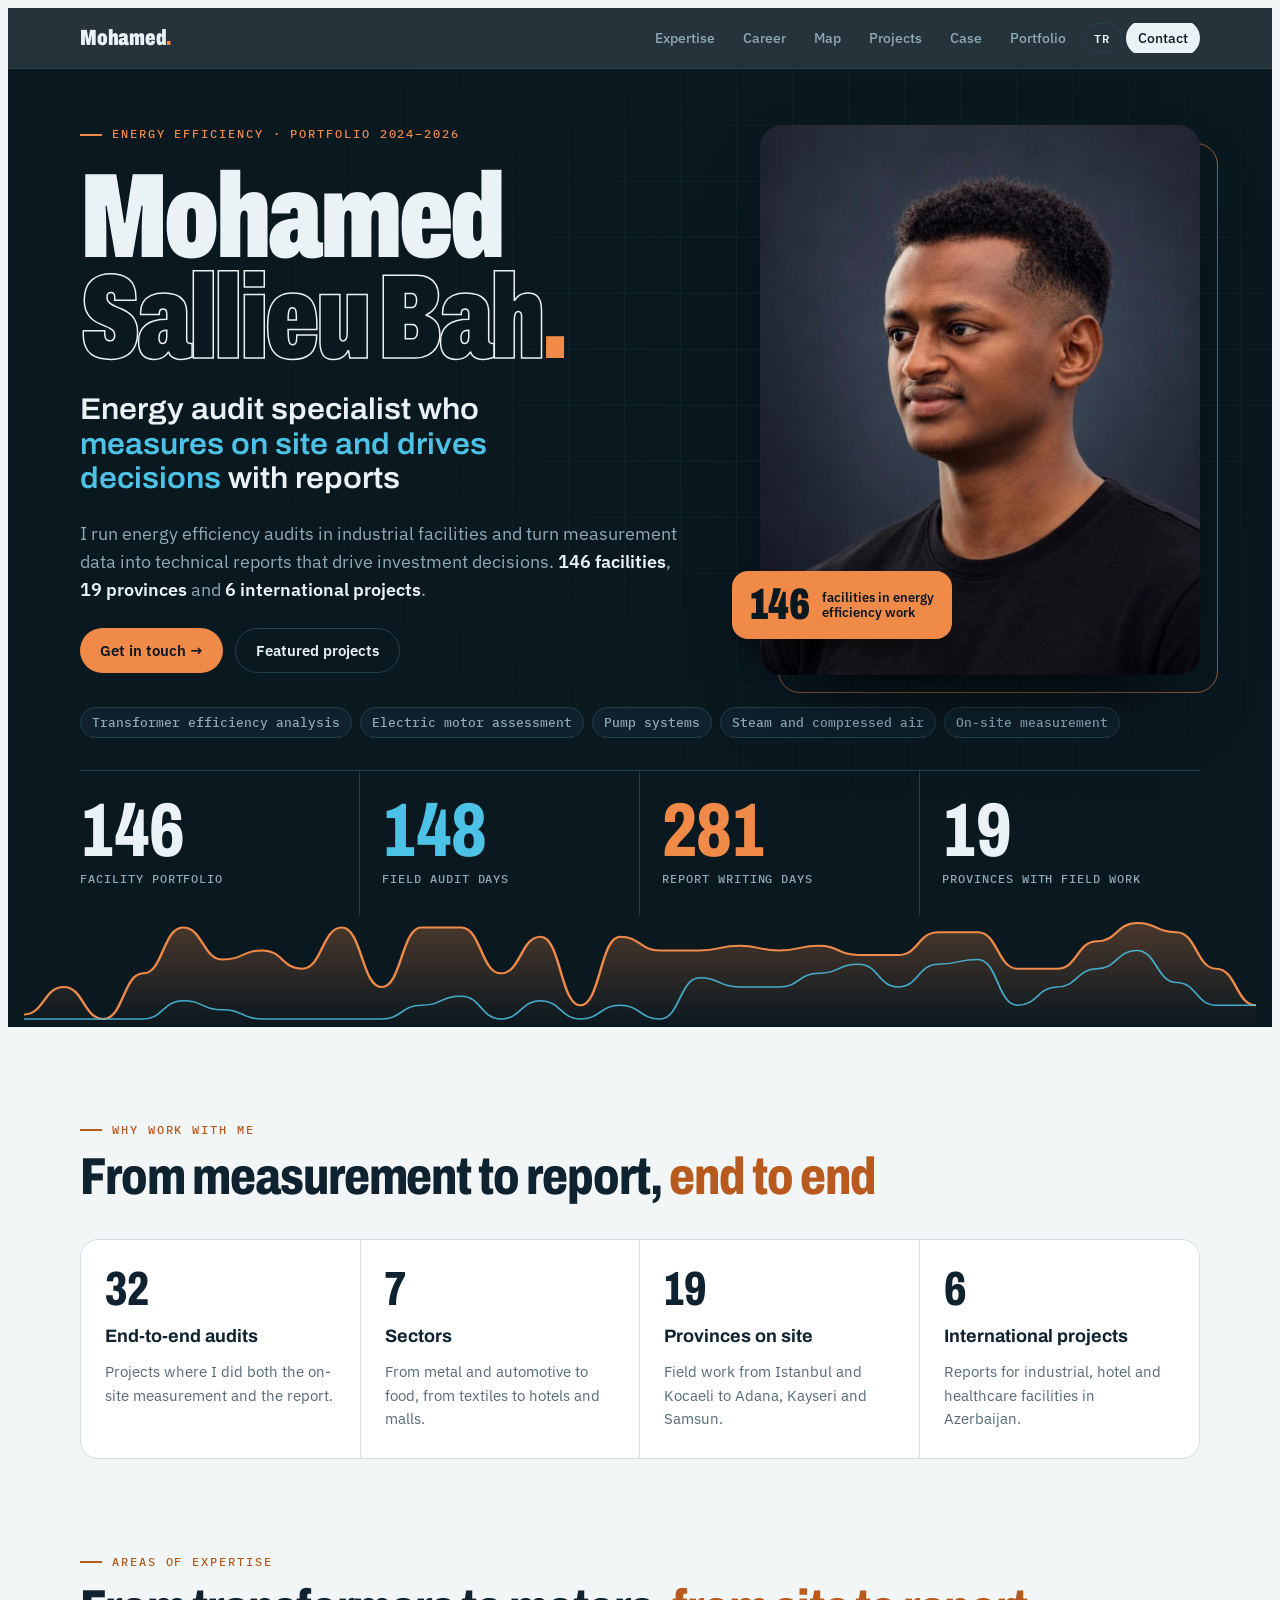
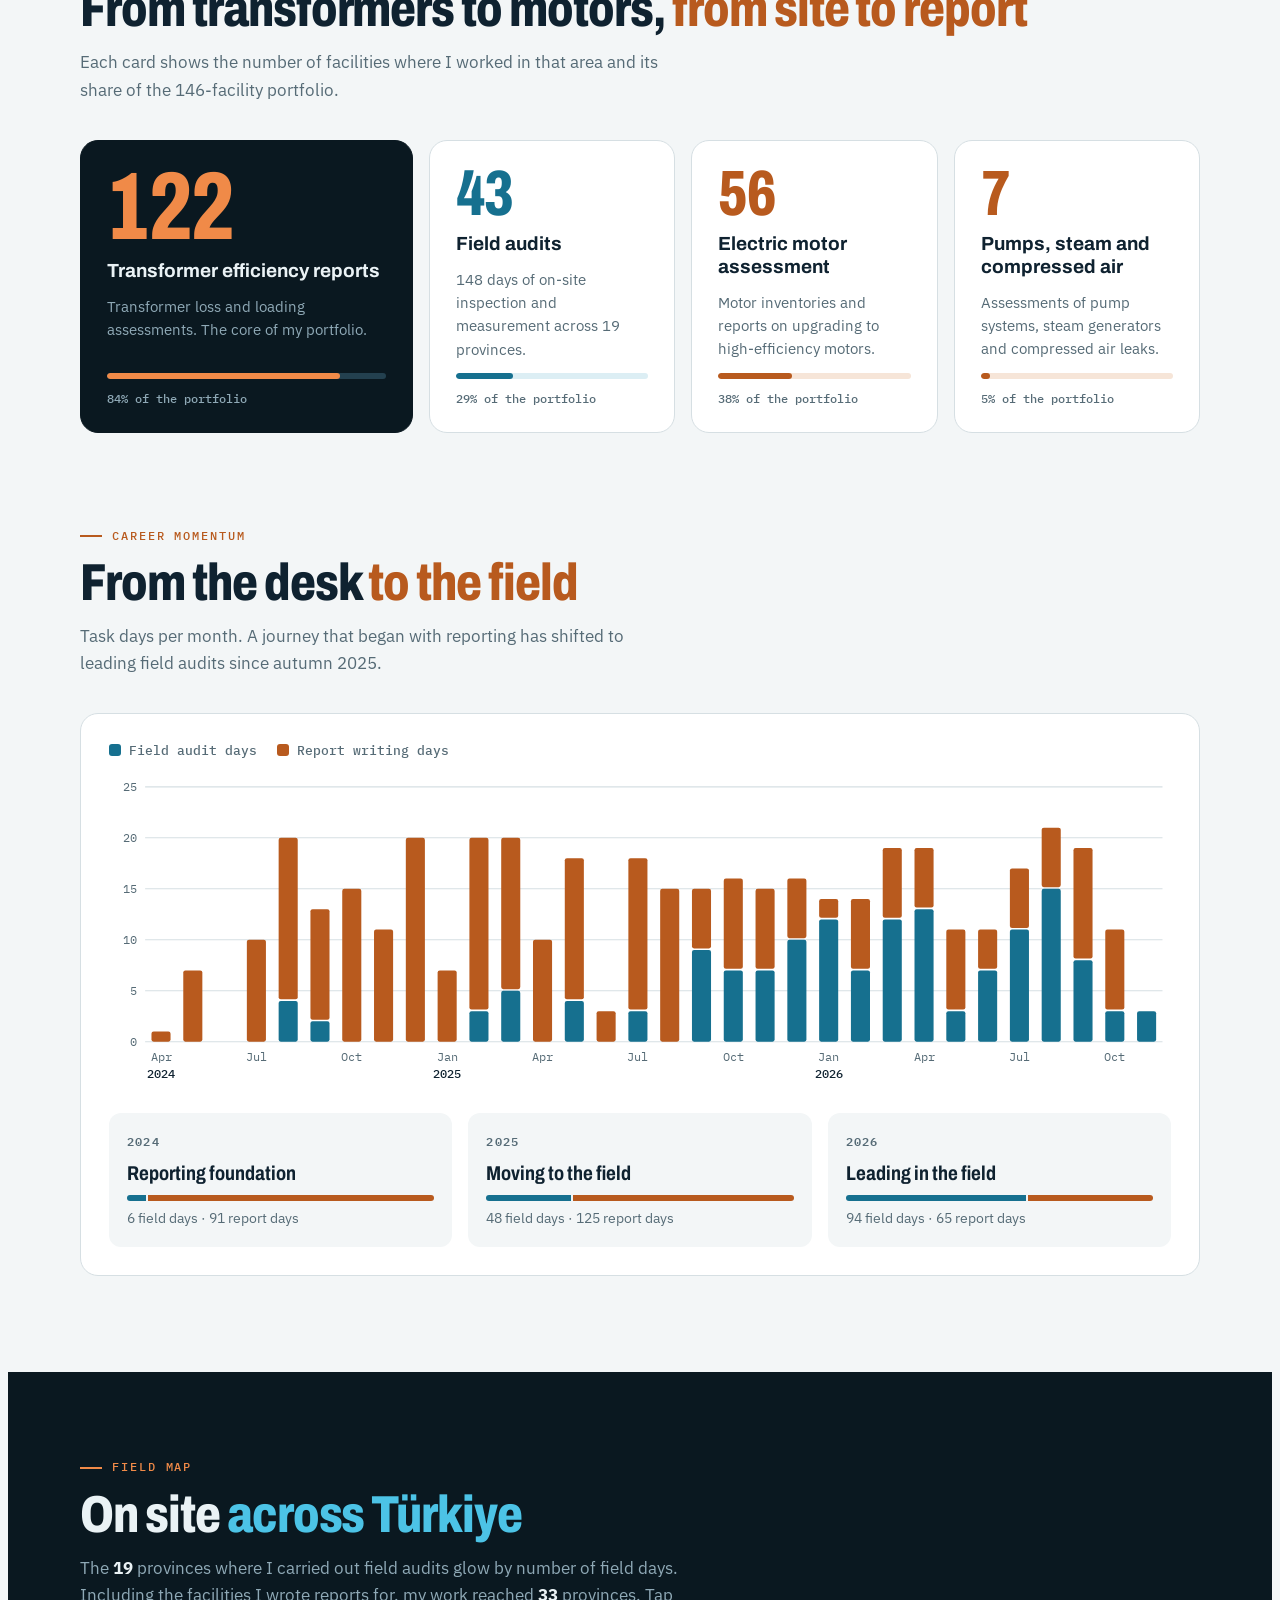
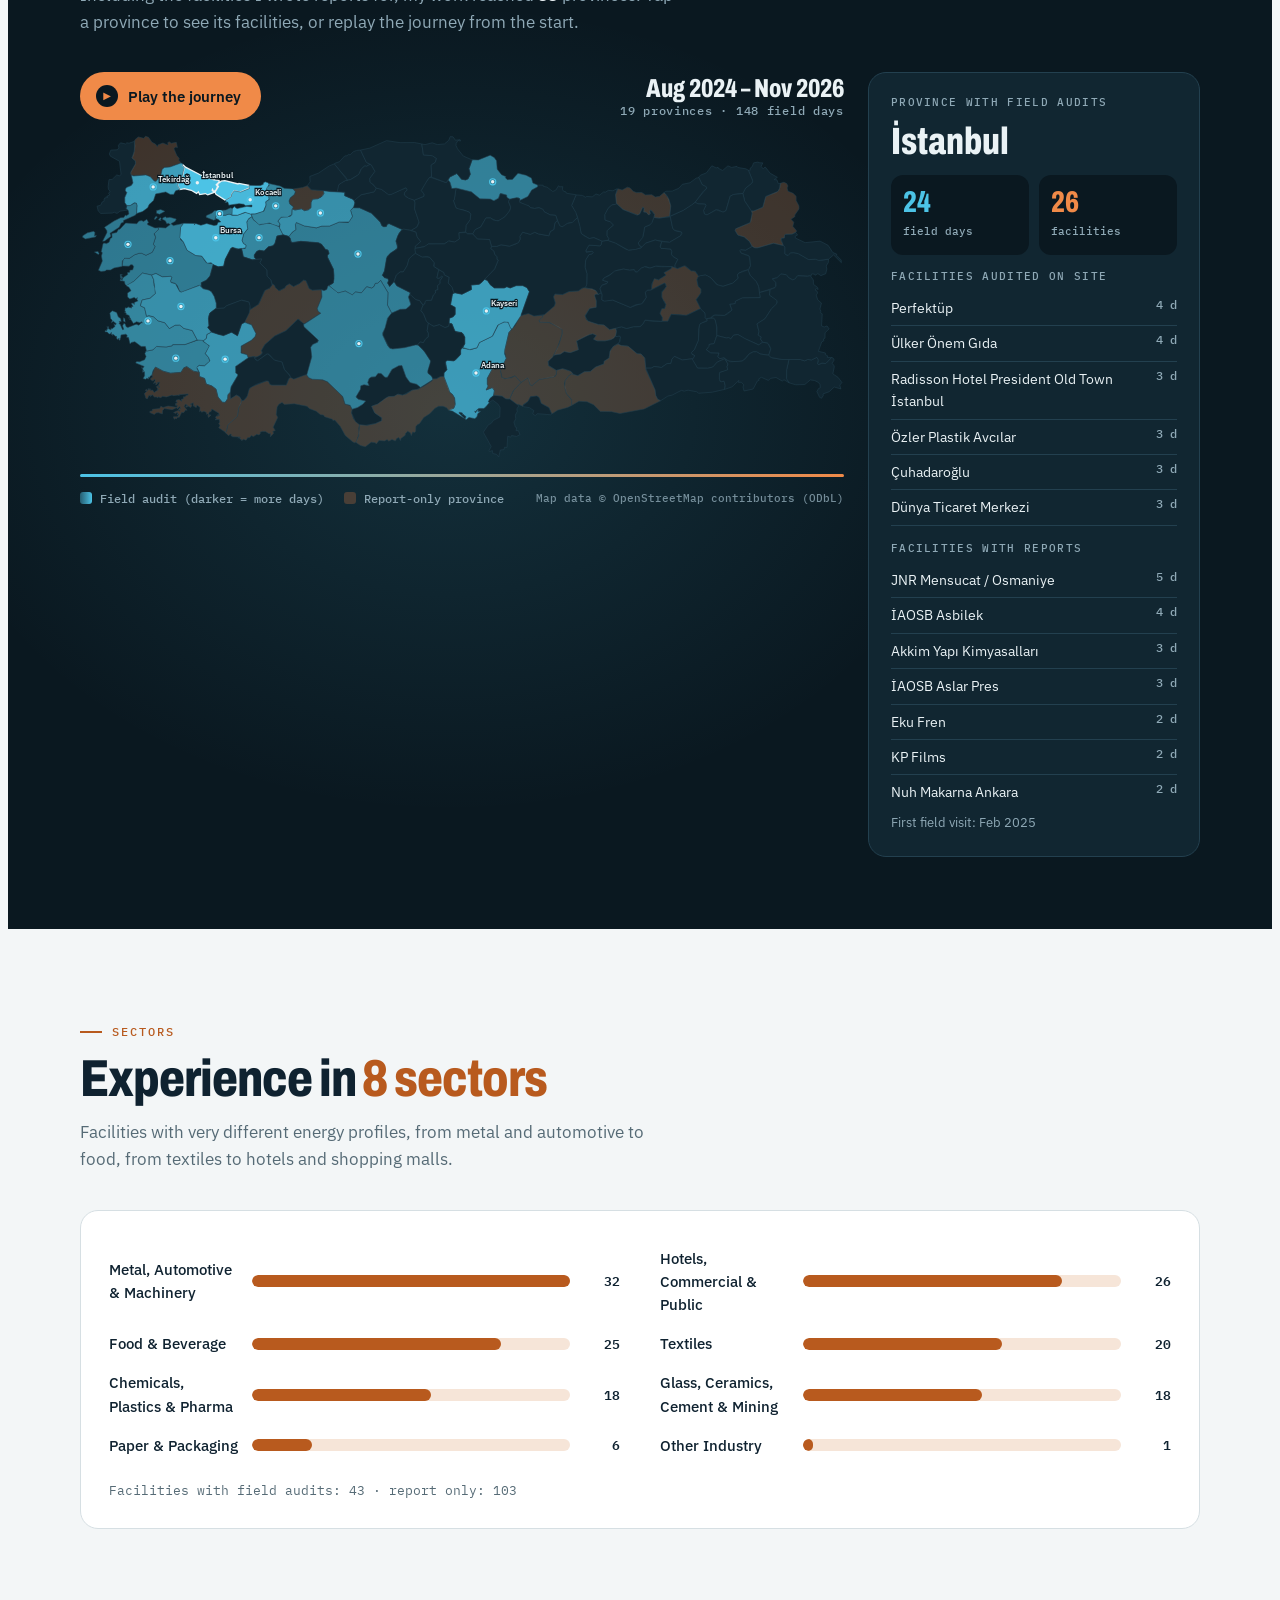
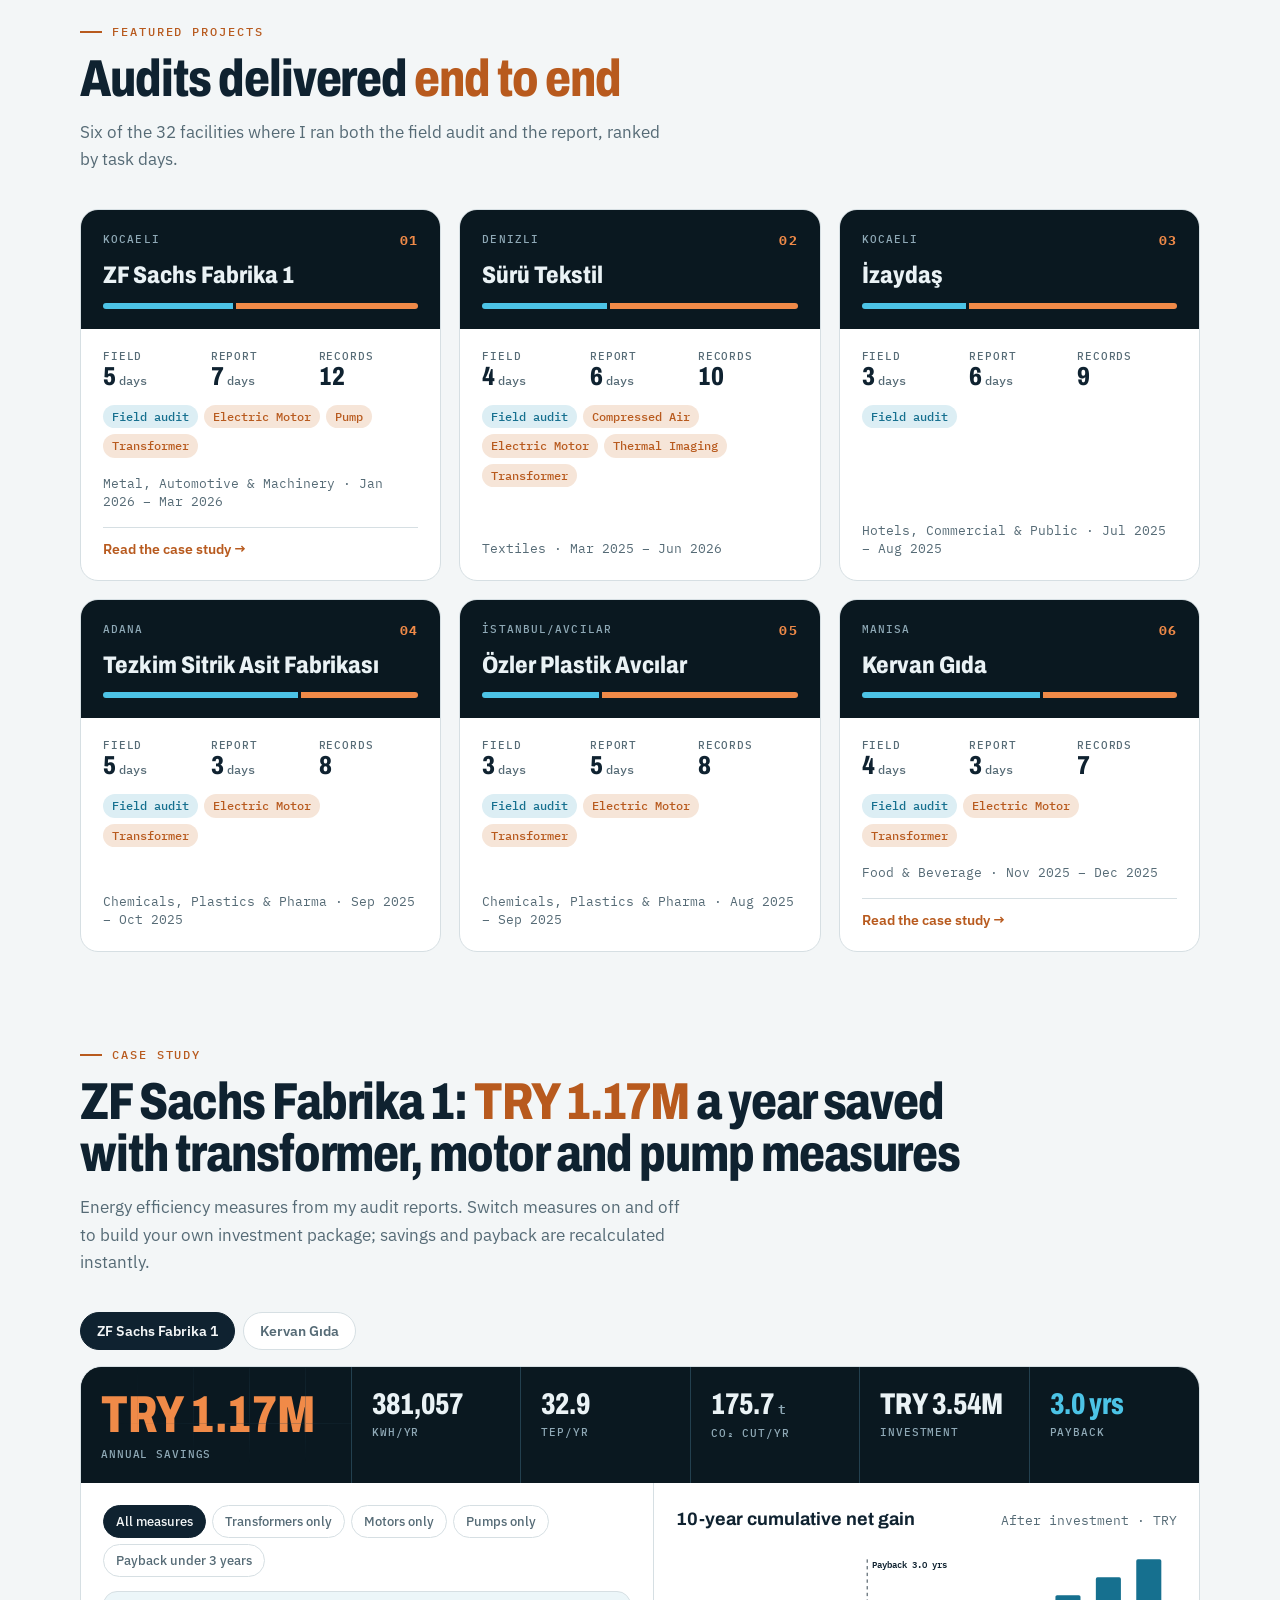
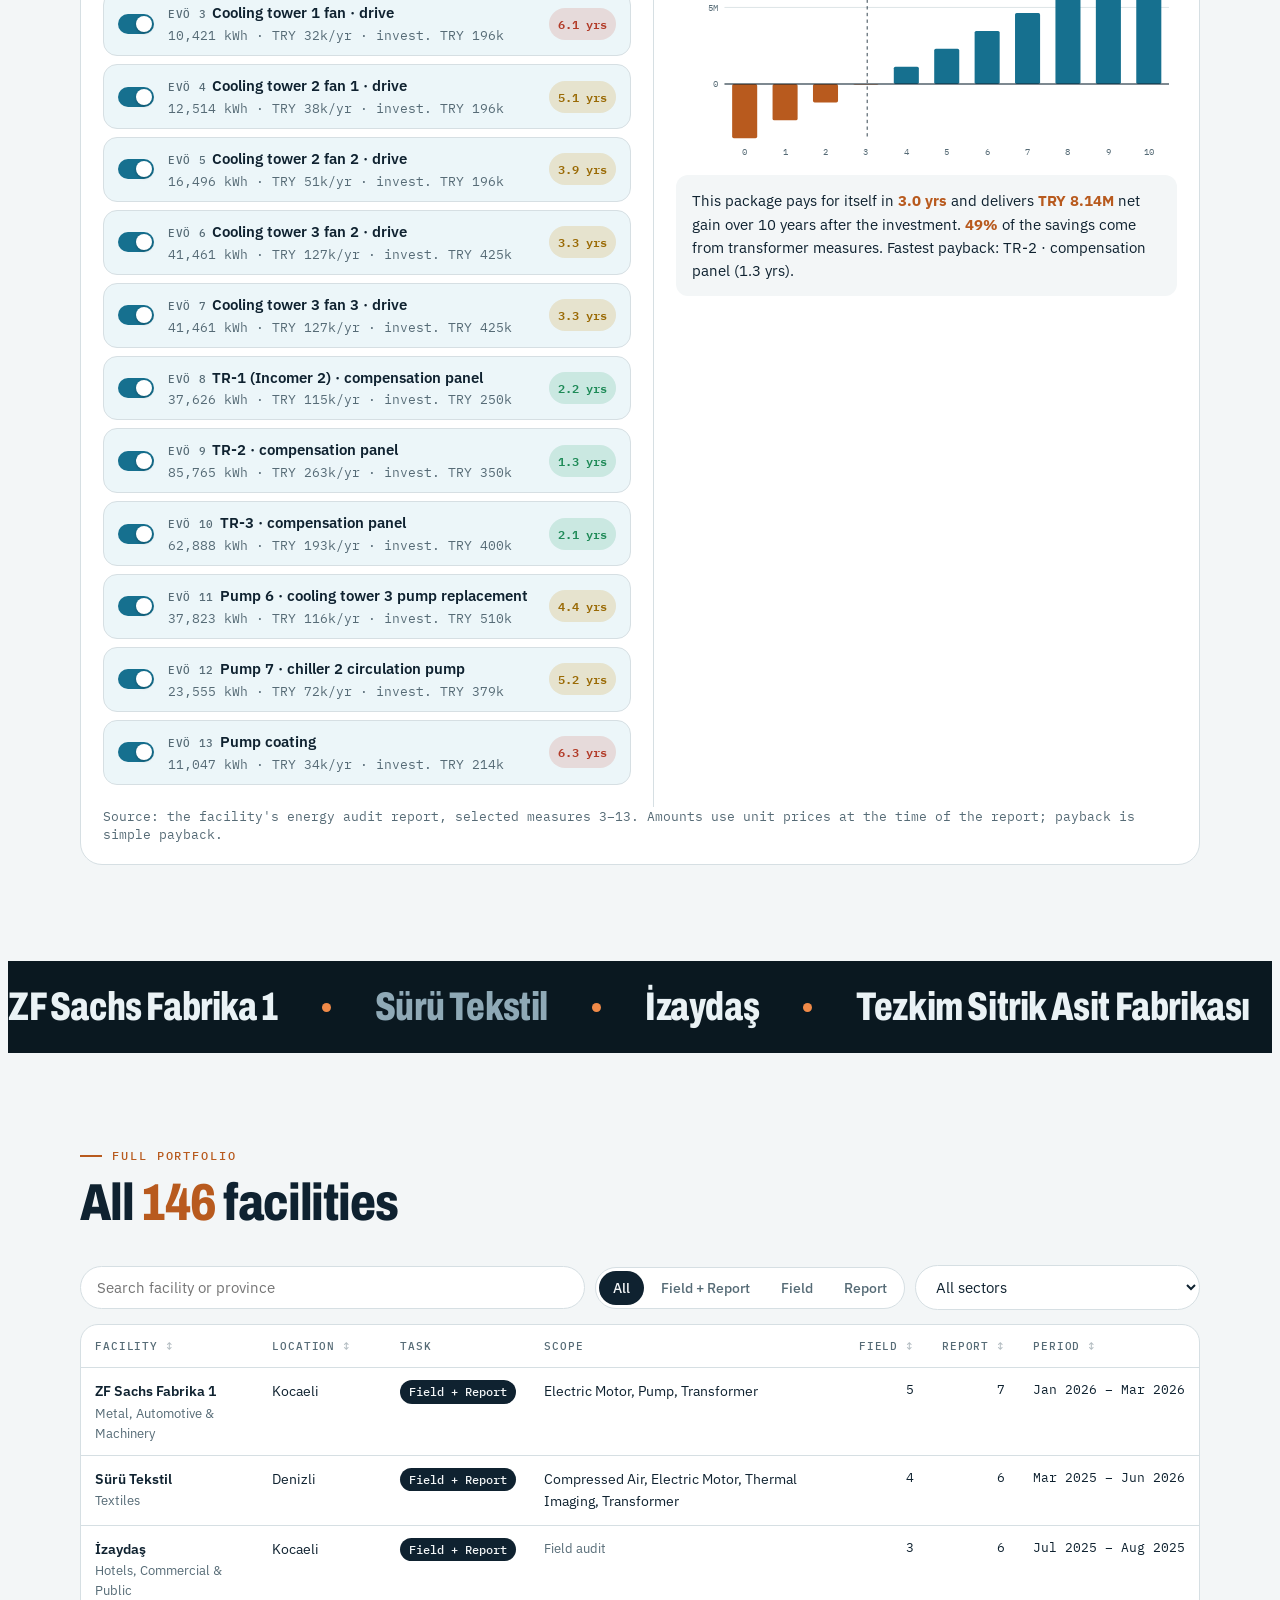
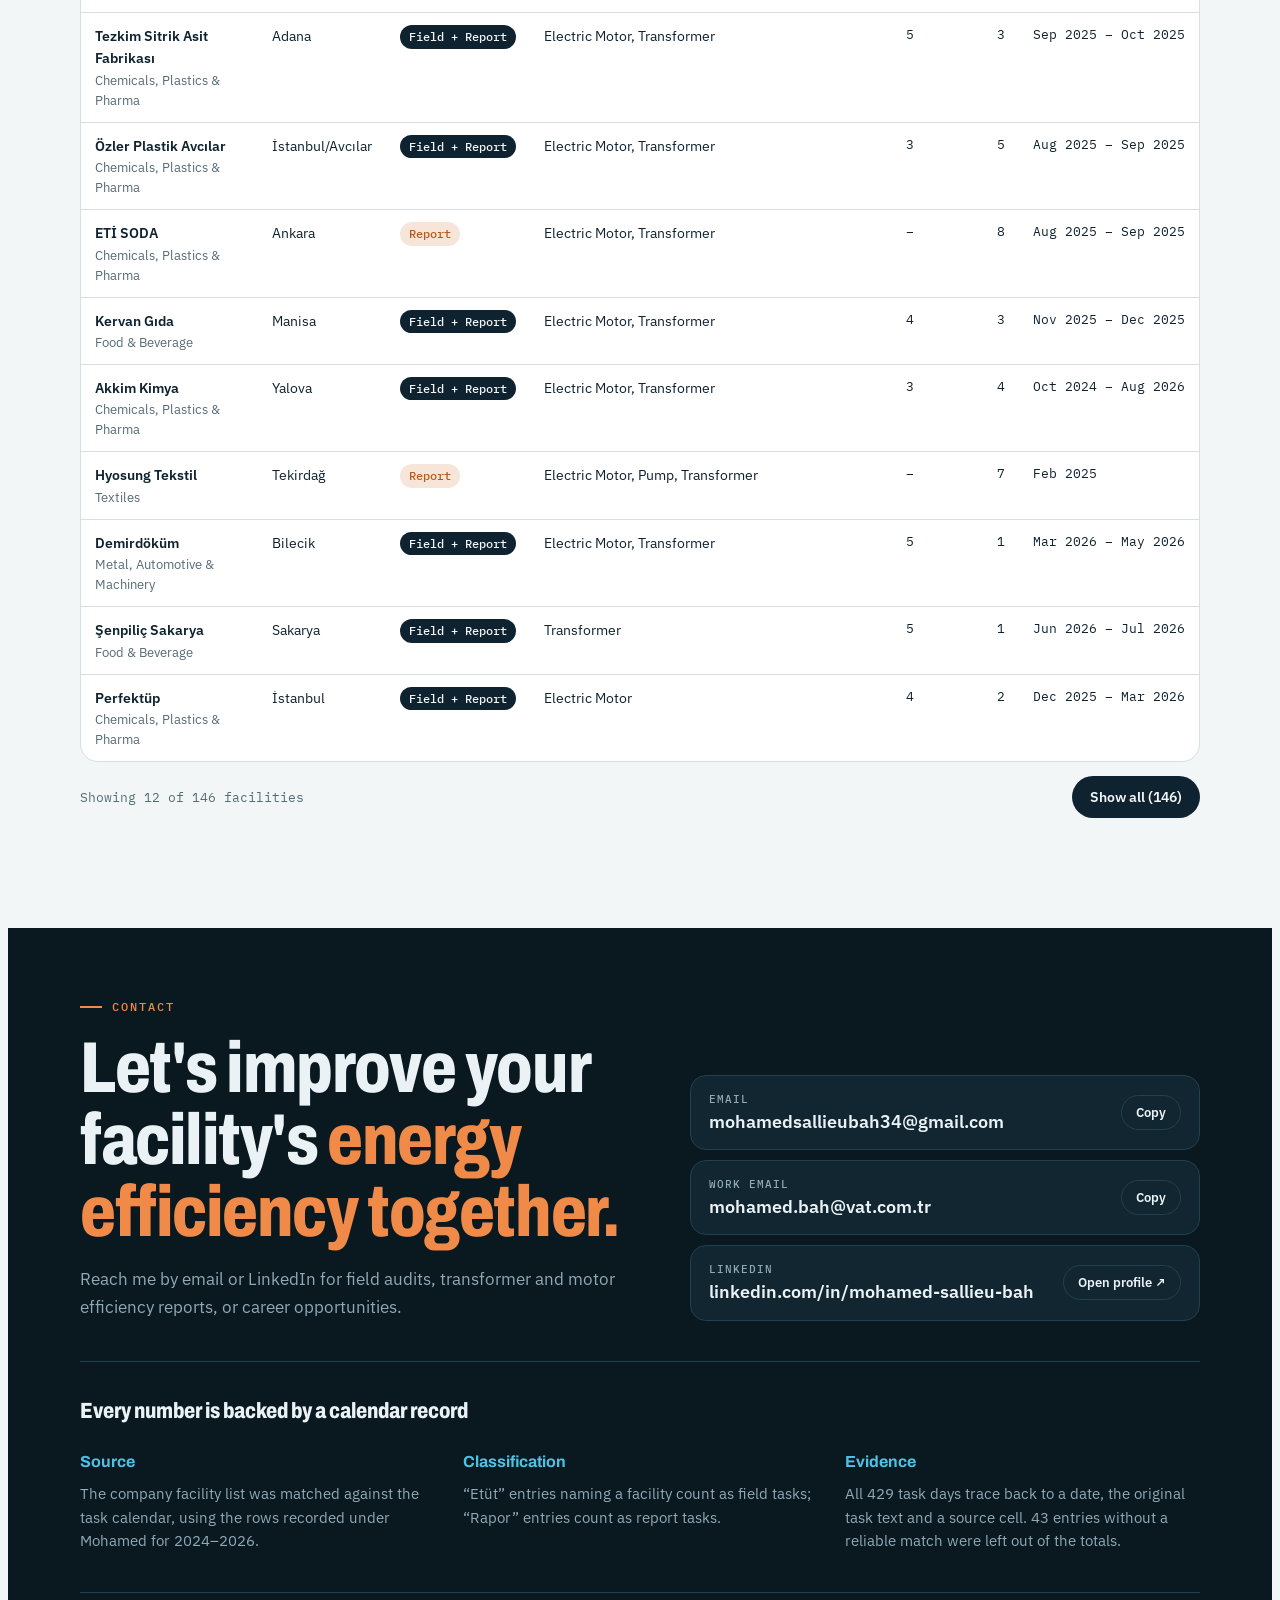
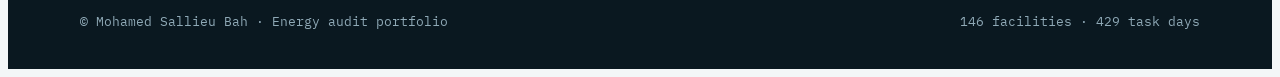
==== commit 8b06f62f: "ZF Sachs Fabrika 1 vaka çalışması eklendi Etüt raporundaki trafo (kompanzasyon panosu), motor (sürüc" ====
--- a/index.html
+++ b/index.html
@@ -117,19 +117,14 @@
  <div class="shead">
   <p class="eyebrow" data-i18n="cs.eb">Vaka çalışması</p>
   <h2 id="csTitle"></h2>
-  <p class="lede" data-i18n="cs.l">Etüt raporundaki trafo ve motor önlemleri. Önlemleri açıp kapatarak kendi yatırım paketinizi kurun; tasarruf ve geri ödeme süresi anında yeniden hesaplanır.</p>
+  <p class="lede" data-i18n="cs.l">Etüt raporlarındaki enerji verimliliği önlemleri. Önlemleri açıp kapatarak kendi yatırım paketinizi kurun; tasarruf ve geri ödeme süresi anında yeniden hesaplanır.</p>
  </div>
  <div class="cs-tabs" id="csTabs" role="tablist" hidden></div>
  <div class="cs">
   <div class="cs-kpis" id="csKpis" aria-live="polite"></div>
   <div class="cs-body">
    <div class="cs-list">
-    <div class="cs-filter" role="group" aria-label="Önlem grubu" data-i18n-aria-label="a7">
-     <button type="button" data-g="all" aria-pressed="true" data-i18n="cs.all">Tüm önlemler</button>
-     <button type="button" data-g="Trafo" aria-pressed="false" data-i18n="cs.tr">Yalnız trafo</button>
-     <button type="button" data-g="Motor" aria-pressed="false" data-i18n="cs.mo">Yalnız motor</button>
-     <button type="button" data-g="fast" aria-pressed="false" data-i18n="cs.fast">3 yılda dönenler</button>
-    </div>
+    <div class="cs-filter" role="group" aria-label="Önlem grubu" data-i18n-aria-label="a7"></div>
     <ul id="csList"></ul>
    </div>
    <div class="cs-chart">
@@ -138,7 +133,7 @@
     <p class="cs-insight" id="csInsight"></p>
    </div>
   </div>
-  <p class="note cs-src" data-i18n="cs.src">Kaynak: tesisin enerji etüt raporu, EVÖ 6–12. Tutarlar raporun hazırlandığı dönemin birim fiyatlarıyla hesaplanmıştır; geri ödeme basit geri ödeme süresidir.</p>
+  <p class="note cs-src" id="csSrc"></p>
  </div>
 </div></section>
 
--- a/assets/css/style.css
+++ b/assets/css/style.css
@@ -401,3 +401,4 @@
 @media (max-width:560px){.cs-kpis{grid-template-columns:repeat(2,minmax(0,1fr))}.cs-kpis div{border-right:0!important;border-bottom:1px solid var(--night-line)}.cs-kpis b{font-size:26px}.cs-kpis .hero b{font-size:42px}.cs-list,.cs-chart{padding:16px}}
 .cs-link{font:600 14px var(--body);color:var(--copper);text-decoration:none;border-top:1px solid var(--line);padding-top:12px}
 .cs-link:hover{text-decoration:underline}
+@media (min-width:861px){.cs-chart{position:sticky;top:calc(env(safe-area-inset-top,0px) + 72px);align-self:start}}
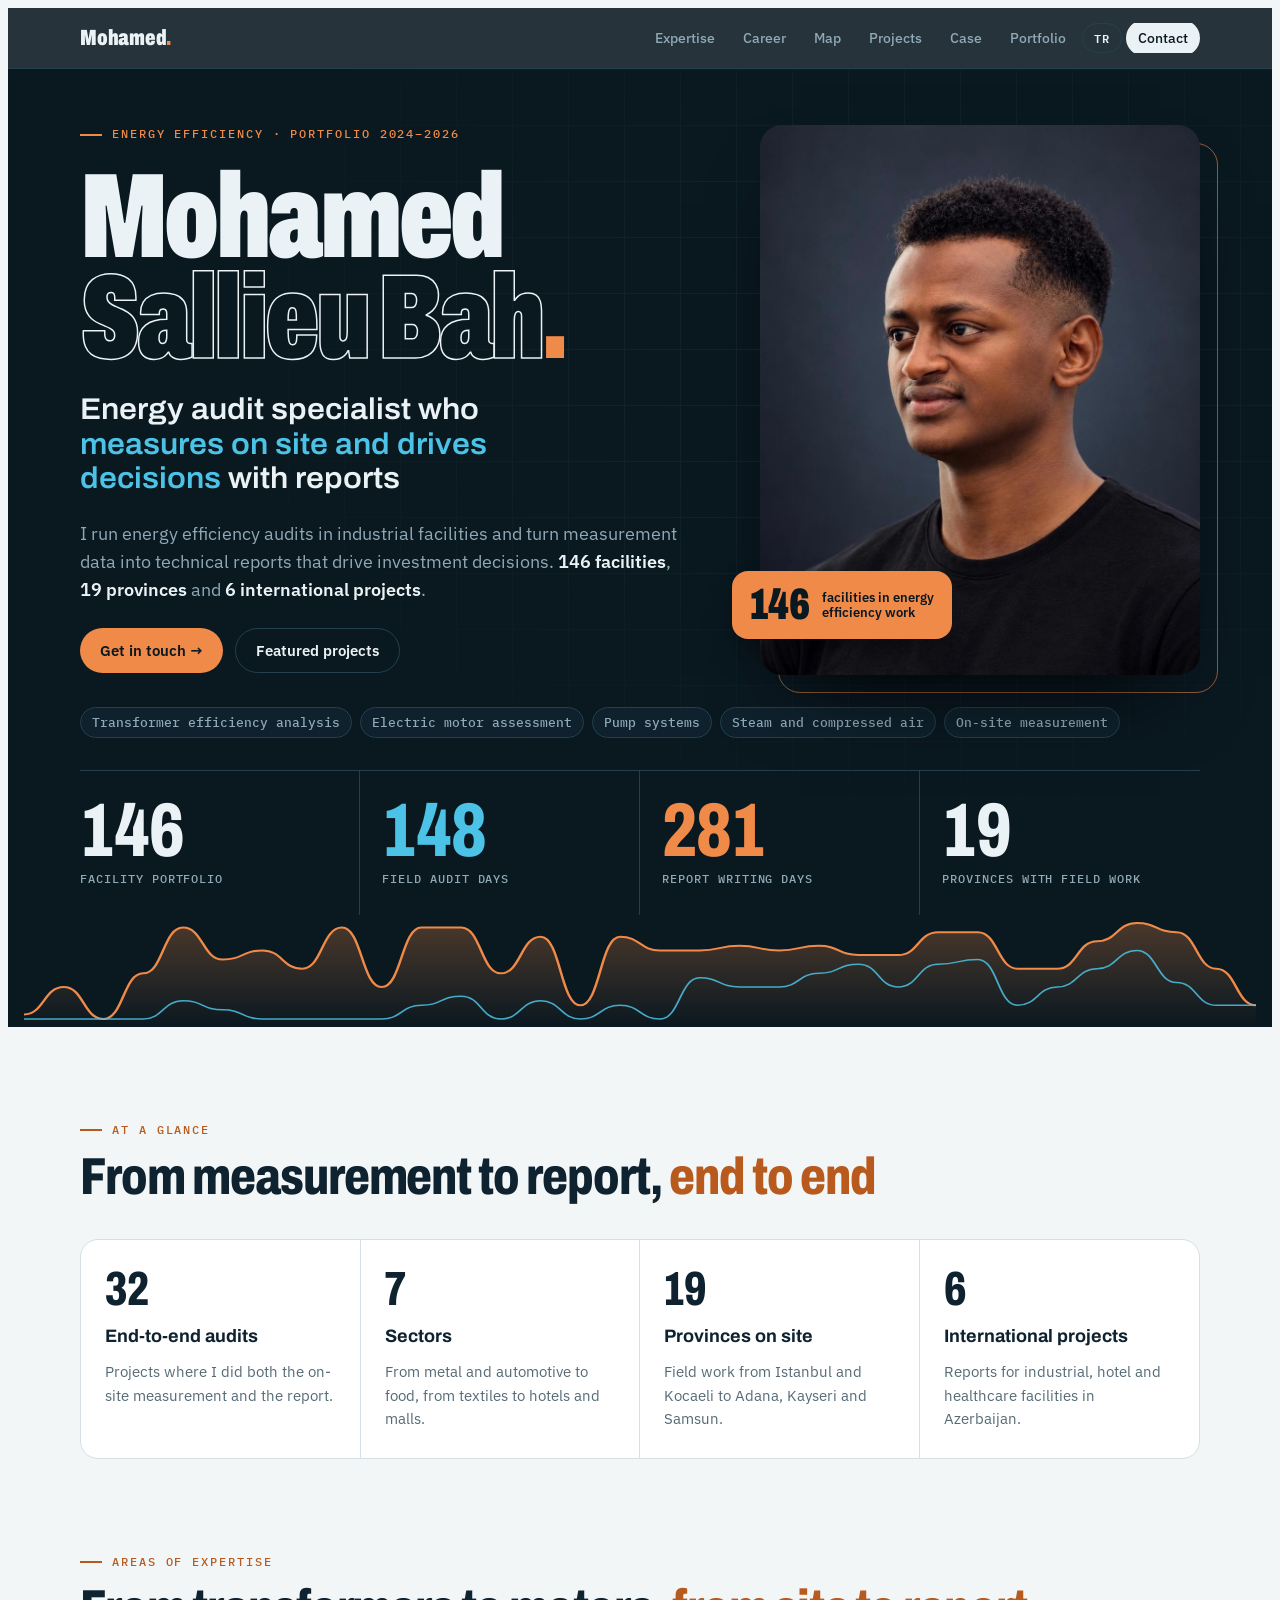
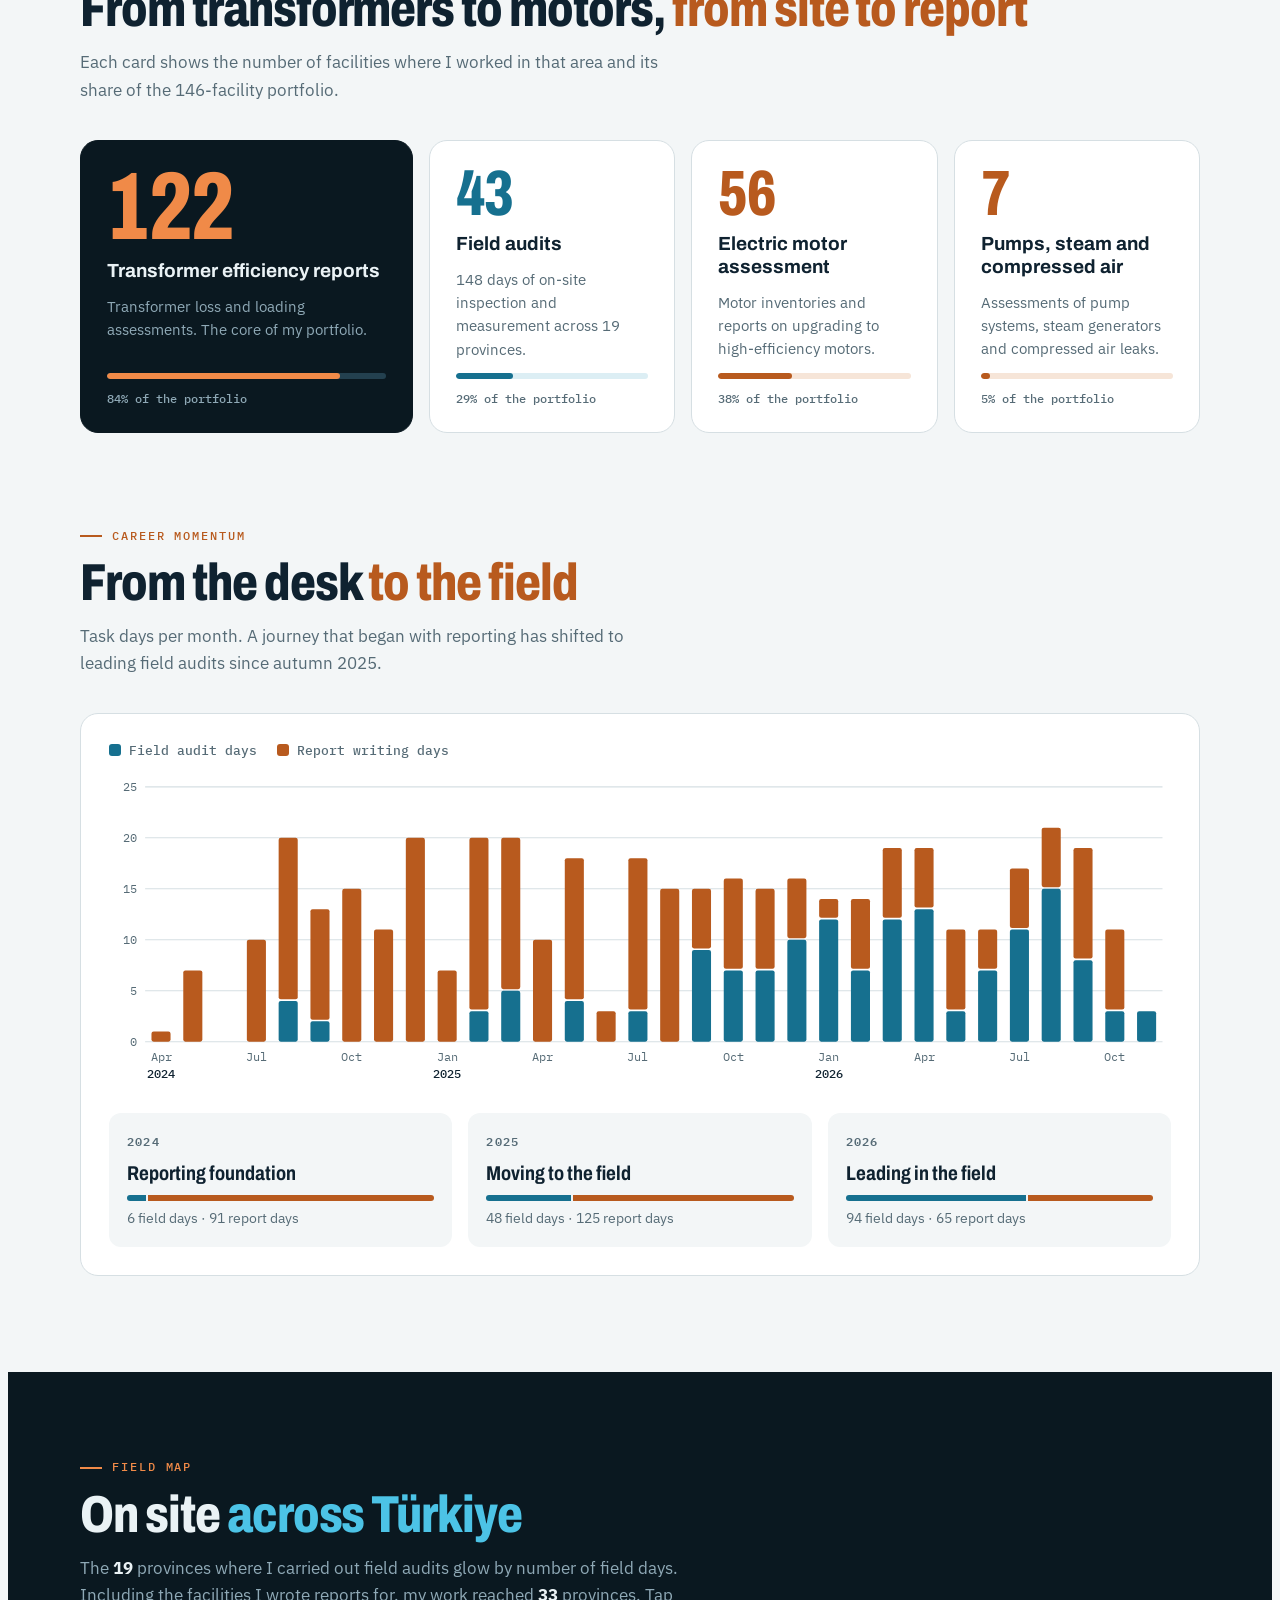
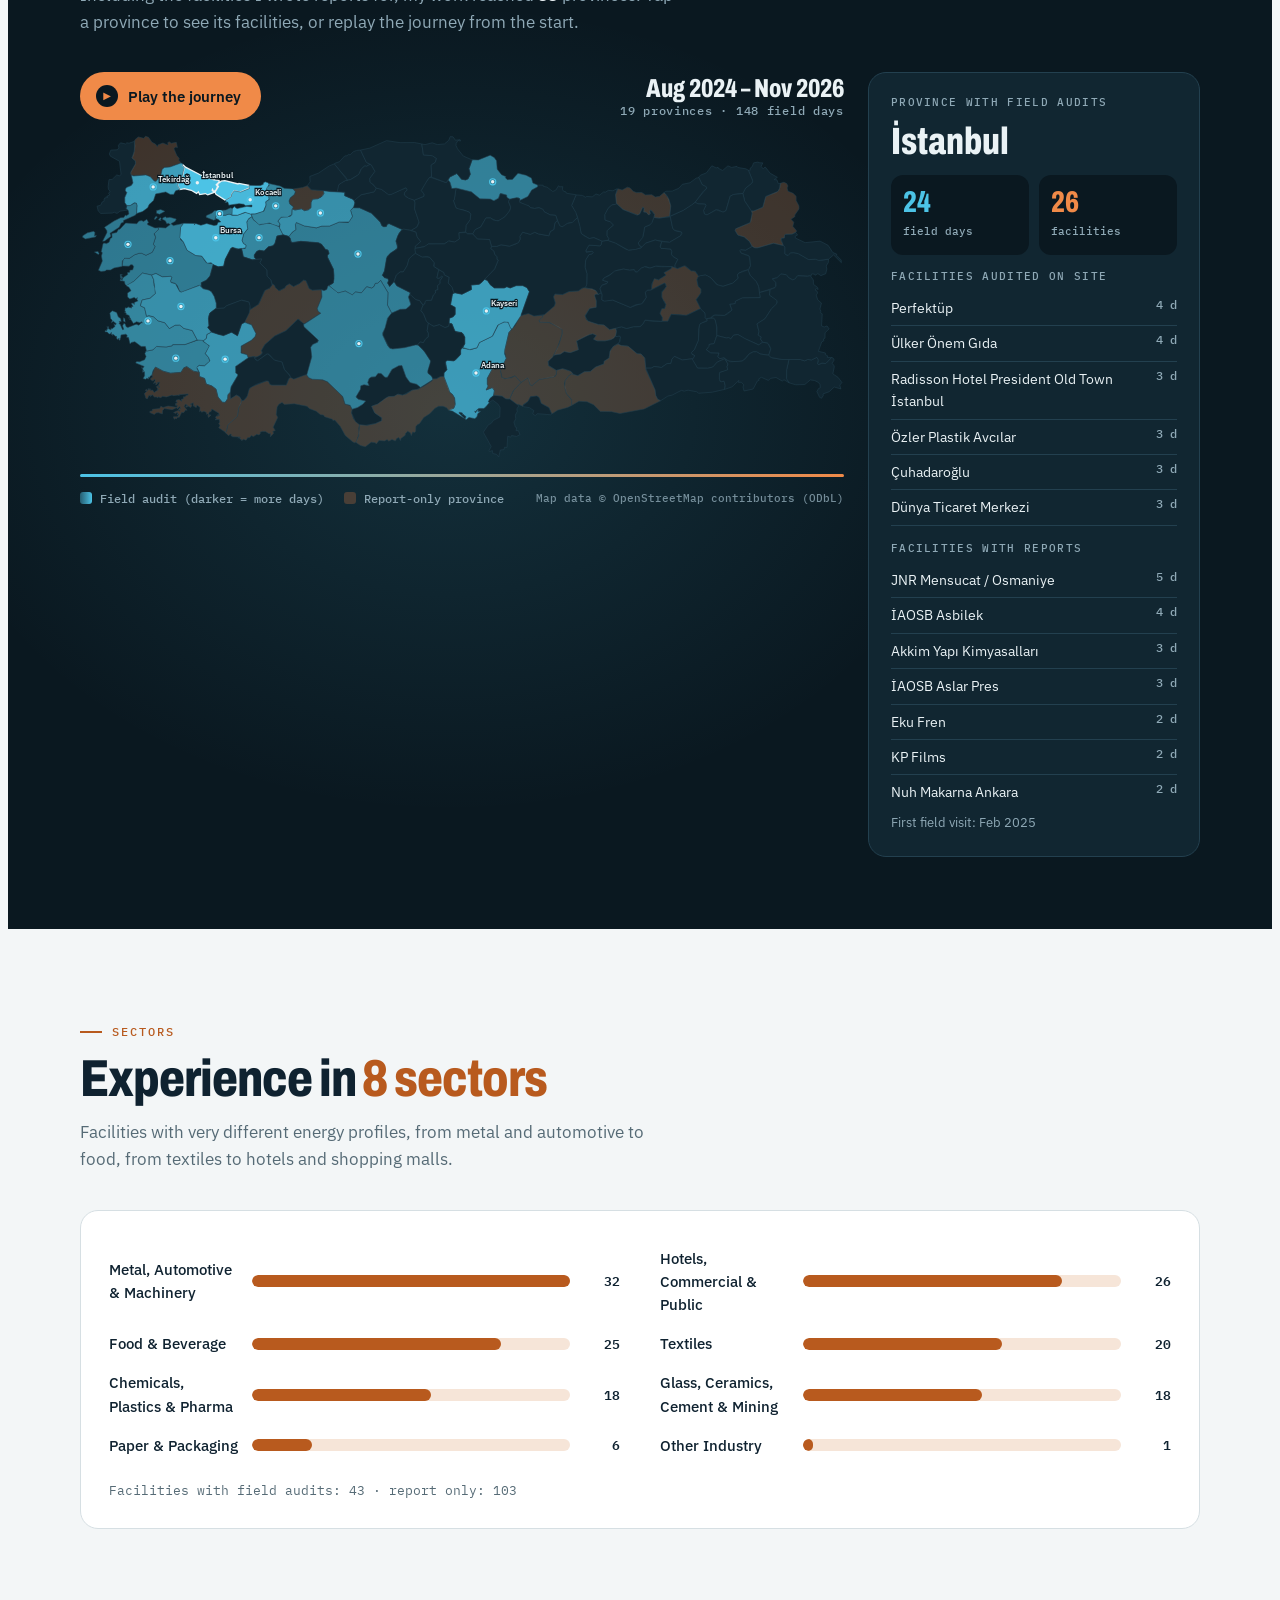
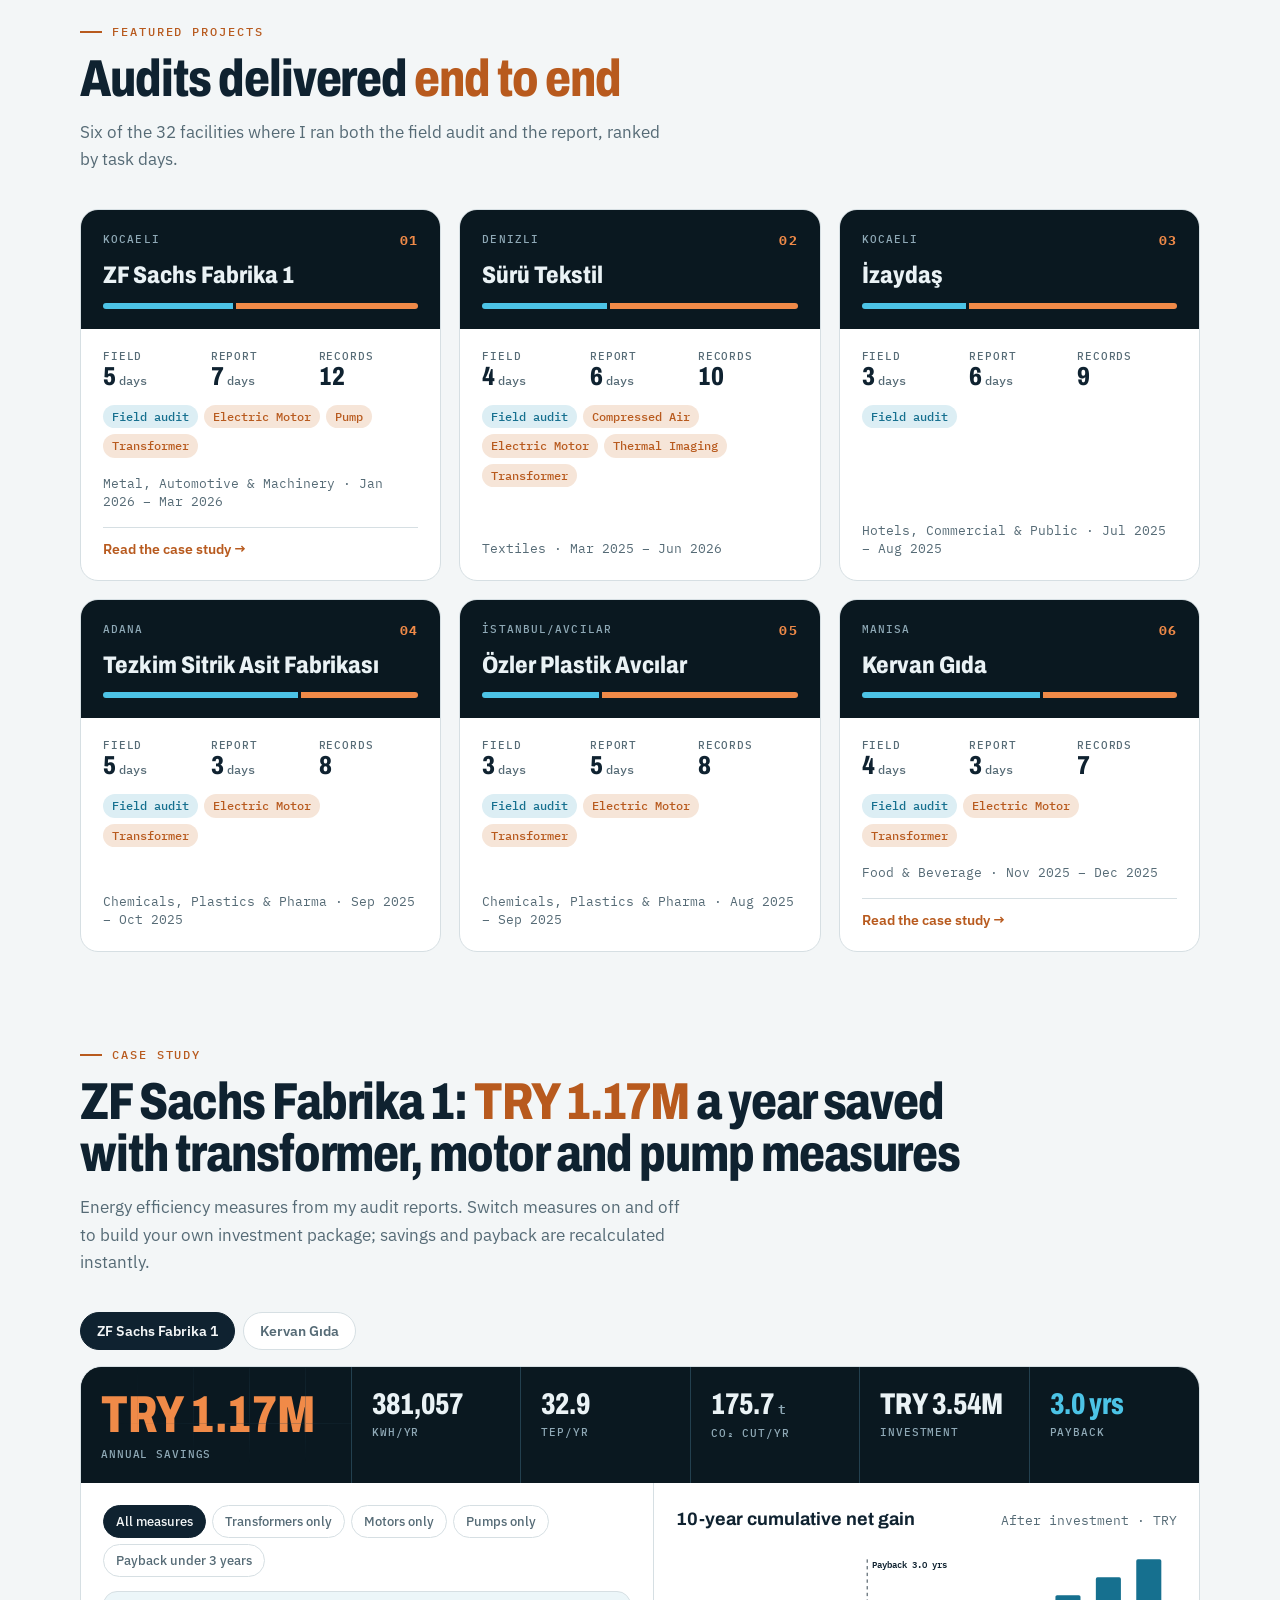
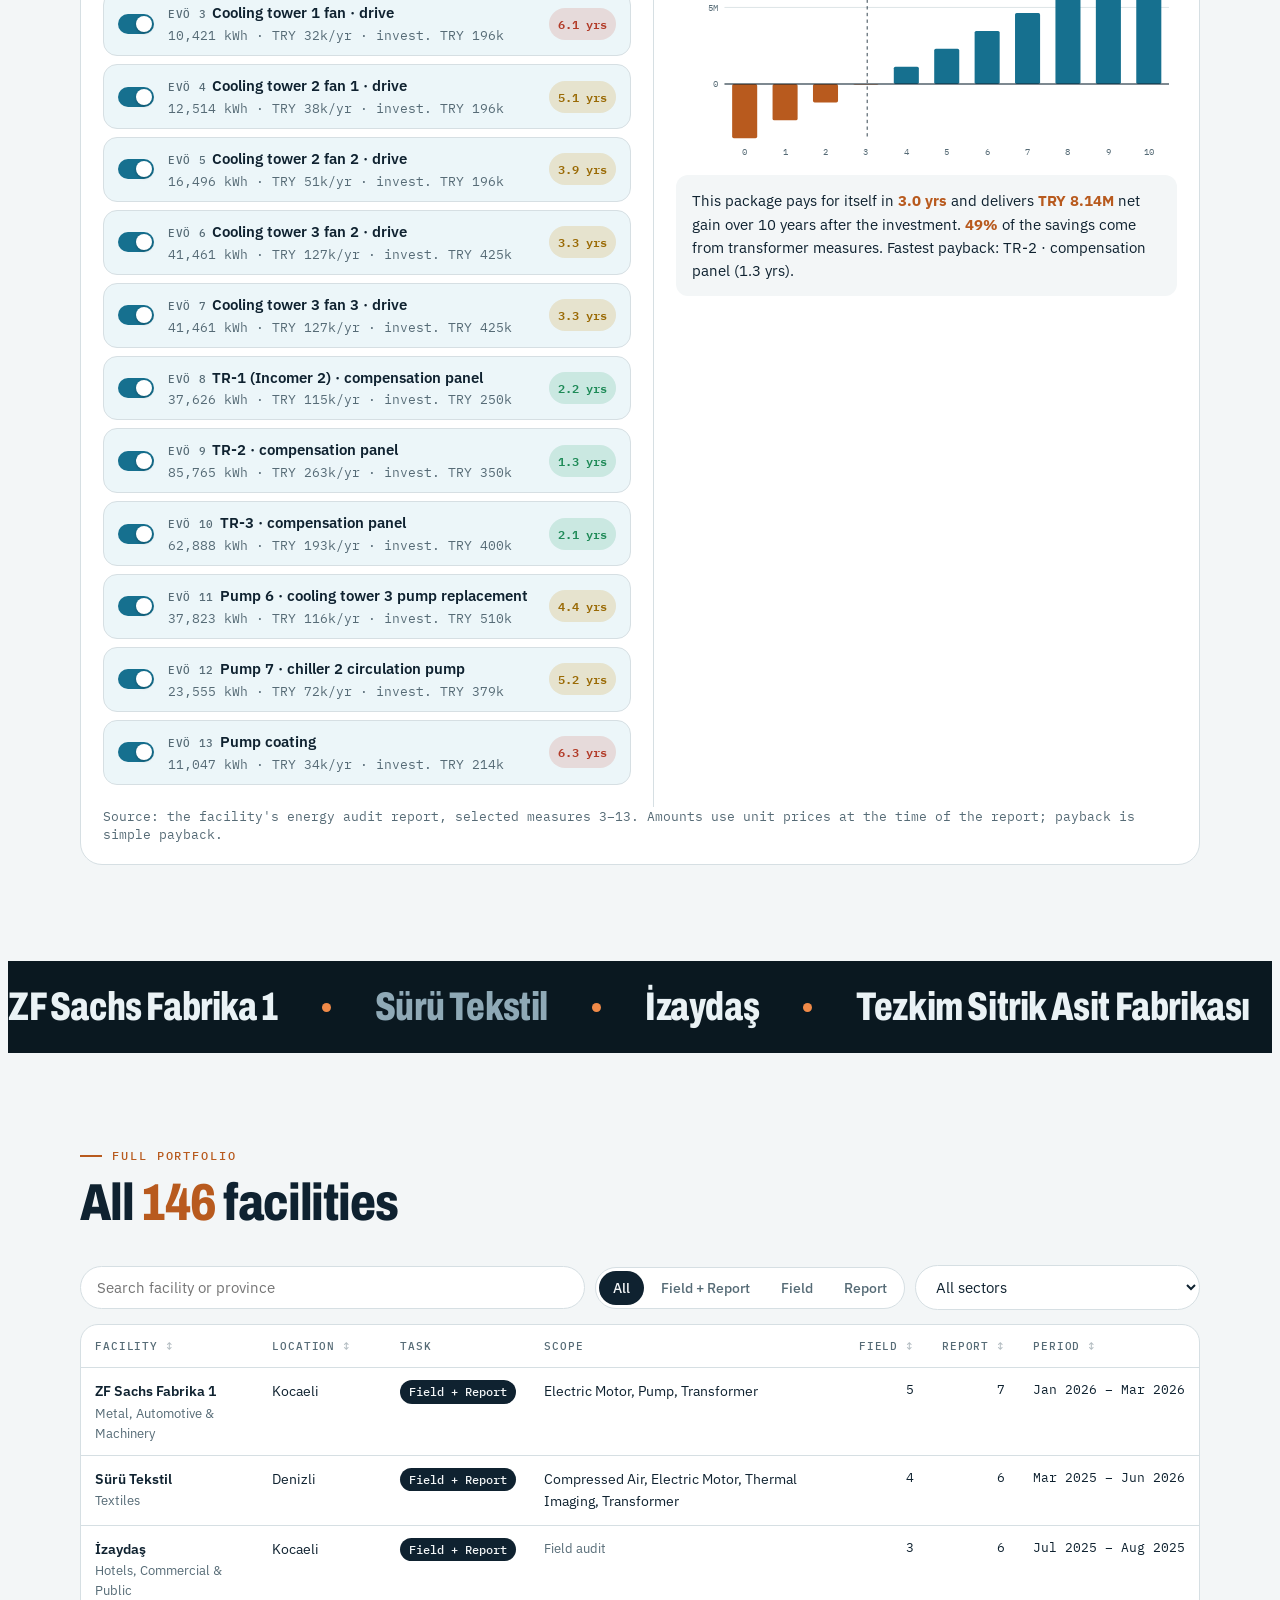
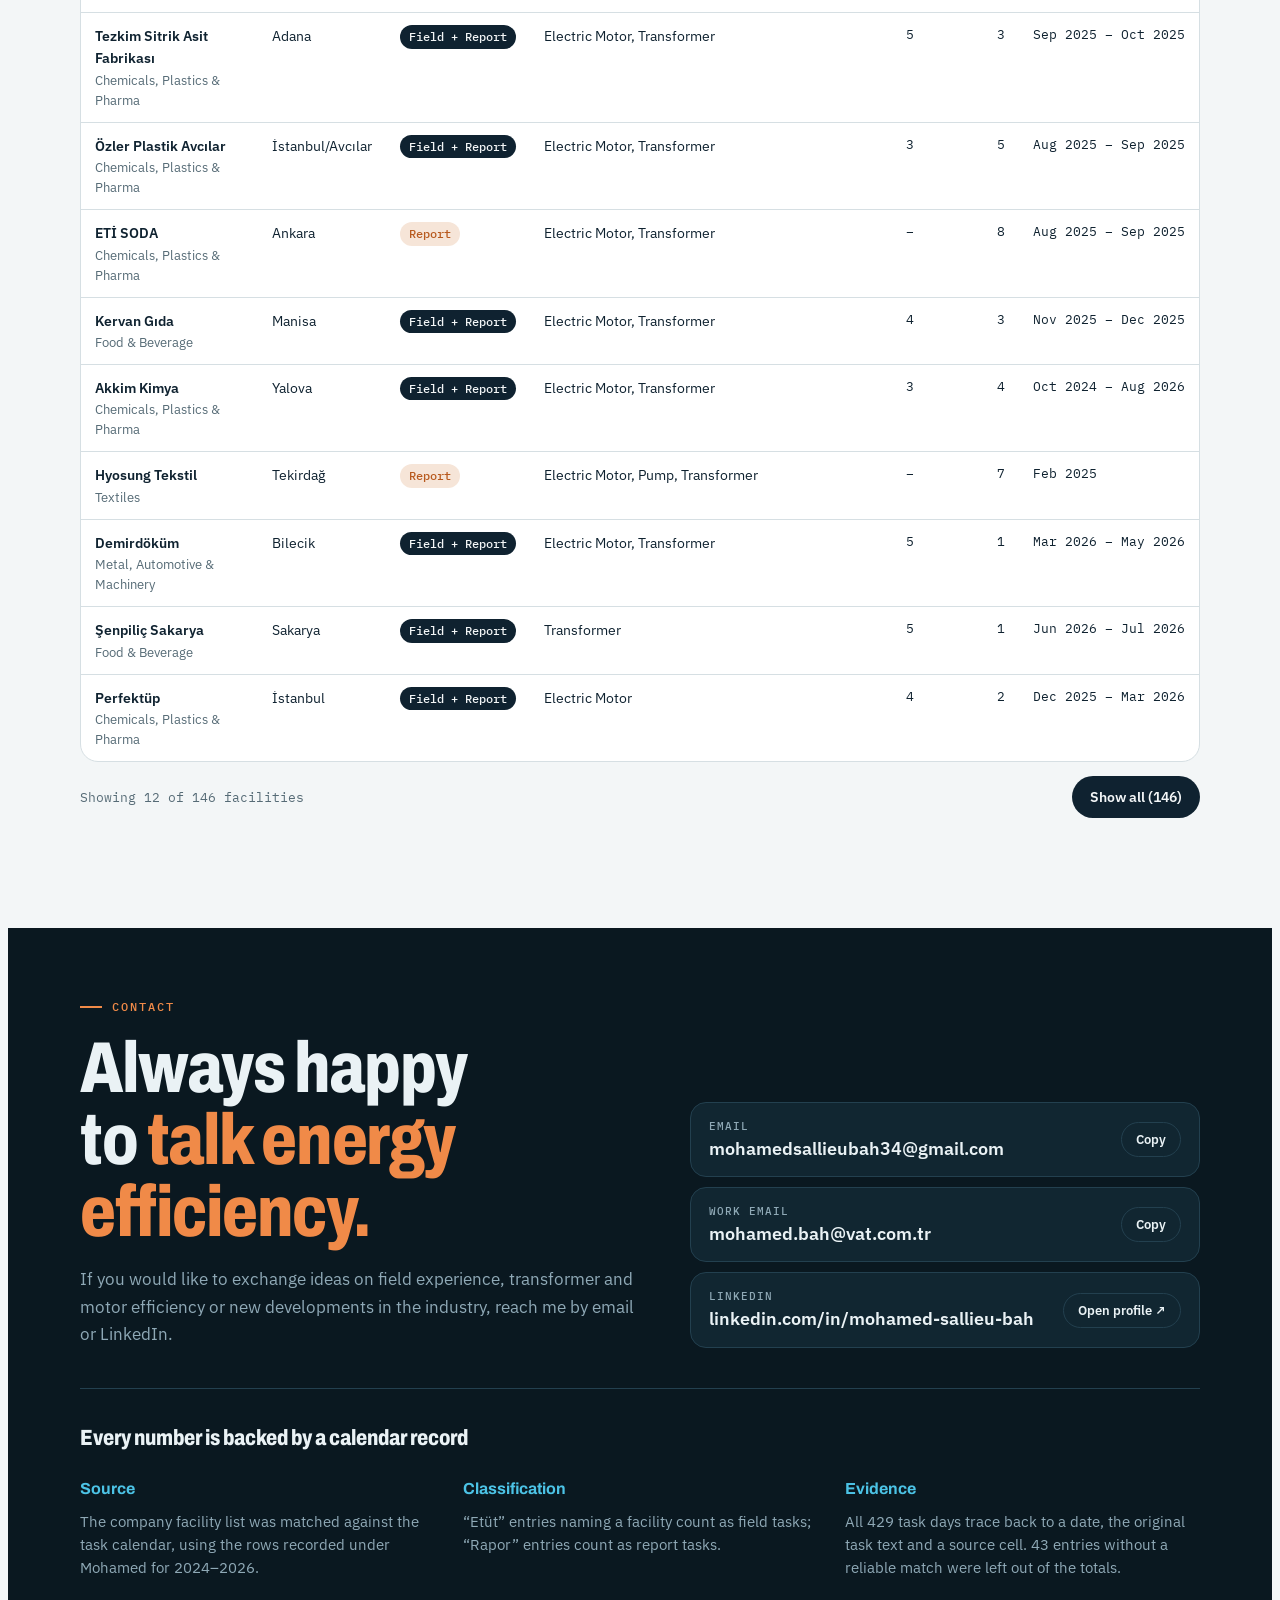
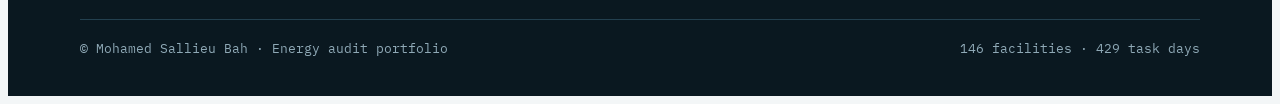
==== commit 7a8b75d4: "İletişim bölümündeki hizmet çağrısı kaldırıldı "Birlikte çalışalım" ve "Neden benimle" ifadeleri, hi" ====
--- a/index.html
+++ b/index.html
@@ -18,7 +18,7 @@
 <link rel="preconnect" href="https://fonts.googleapis.com">
 <link rel="preconnect" href="https://fonts.gstatic.com" crossorigin>
 <link rel="stylesheet" href="https://fonts.googleapis.com/css2?family=Archivo:wdth,wght@62..125,400..900&family=IBM+Plex+Sans:wght@400;500;600&family=IBM+Plex+Mono:wght@400;500&display=swap">
-<link rel="stylesheet" href="assets/css/style.css">
+<link rel="stylesheet" href="assets/css/style.css?v=202610201646">
 </head>
 <body>
 <nav class="band nav" aria-label="Ana menü" data-i18n-aria-label="a0"><div class="in">
@@ -57,7 +57,7 @@
 
 <main>
 <section class="band sec"><div class="in">
- <div class="shead"><p class="eyebrow" data-i18n="why.eb">Neden benimle</p><h2 data-i18n="why.h">Ölçümden rapora, <em>tek elden</em></h2></div>
+ <div class="shead"><p class="eyebrow" data-i18n="why.eb">Bir bakışta</p><h2 data-i18n="why.h">Ölçümden rapora, <em>tek elden</em></h2></div>
  <div class="why" id="why"></div>
 </div></section>
 
@@ -170,8 +170,8 @@
  <div class="contact">
   <div class="contact-txt">
    <p class="eyebrow" data-i18n="ct.eb"><span>İletişim</span></p>
-   <h2 data-i18n="ct.h">Tesisinizin enerji verimliliği için <em>birlikte çalışalım.</em></h2>
-   <p class="lede" data-i18n="ct.l">Saha etüdü, trafo ve motor verimlilik raporları ya da kariyer fırsatları için bana e-posta veya LinkedIn üzerinden ulaşabilirsiniz.</p>
+   <h2 data-i18n="ct.h">Enerji verimliliği üzerine <em>konuşmaya her zaman açığım.</em></h2>
+   <p class="lede" data-i18n="ct.l">Saha deneyimleri, trafo ve motor verimliliği ya da sektördeki yeni gelişmeler üzerine fikir alışverişi yapmak isterseniz bana e-posta veya LinkedIn üzerinden ulaşabilirsiniz.</p>
   </div>
   <div class="contact-list">
    <div class="ci">
@@ -202,10 +202,10 @@
  <footer><span data-i18n="ft">© Mohamed Sallieu Bah · Enerji etüt portföyü</span><span id="foot"></span></footer>
 </div></section>
 <div class="tip" id="tip" hidden></div>
-<script src="data/portfoy.js"></script>
-<script src="data/turkiye.js"></script>
-<script src="data/vakalar.js"></script>
-<script src="assets/js/i18n.js"></script>
-<script src="assets/js/main.js"></script>
+<script src="data/portfoy.js?v=202610201646"></script>
+<script src="data/turkiye.js?v=202610201646"></script>
+<script src="data/vakalar.js?v=202610201646"></script>
+<script src="assets/js/i18n.js?v=202610201646"></script>
+<script src="assets/js/main.js?v=202610201646"></script>
 </body>
 </html>
